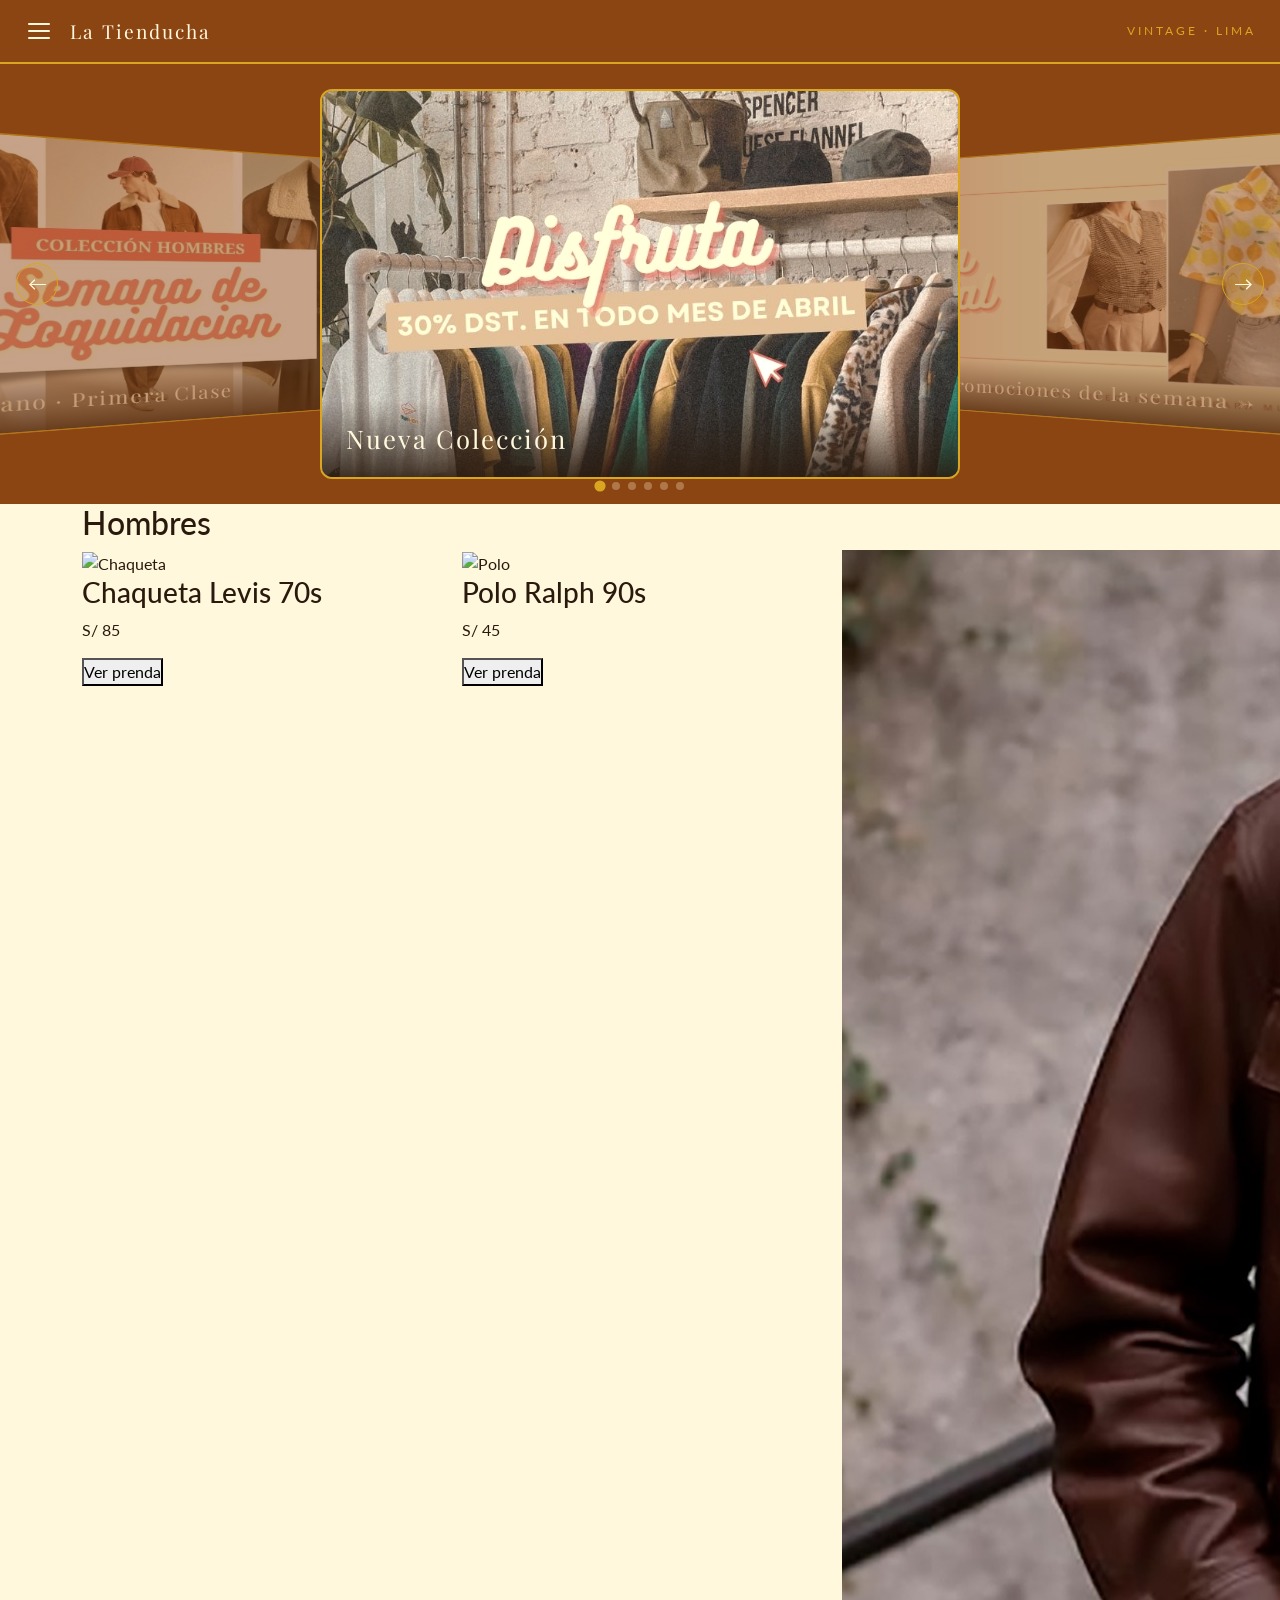
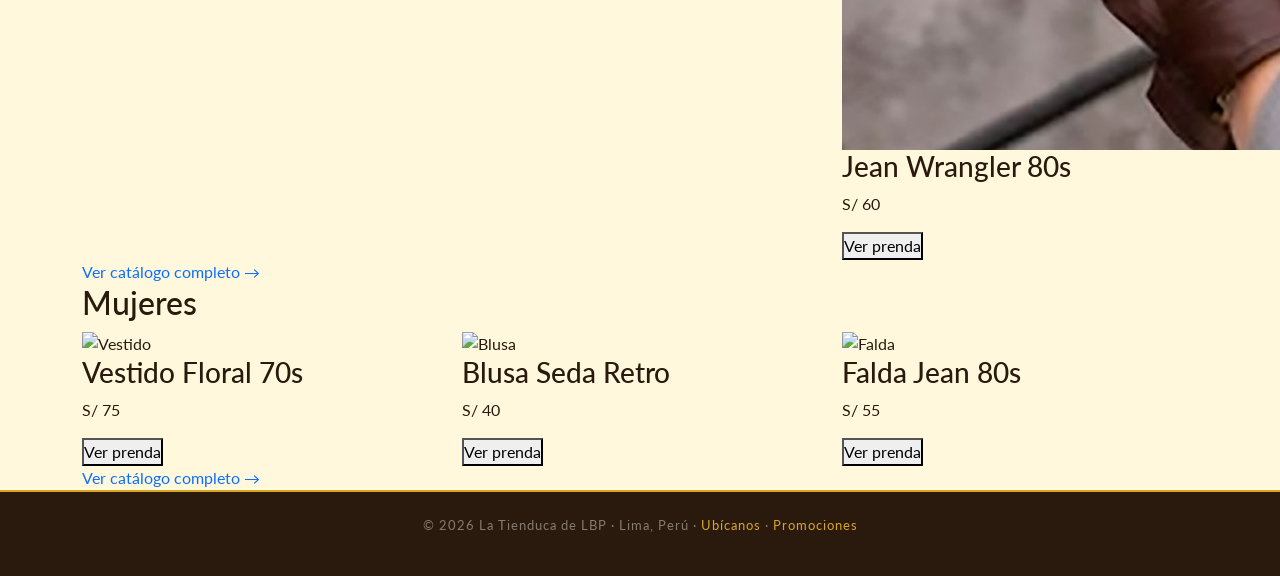
==== index.html @ 00955997 "Update index.html" ====
<!DOCTYPE html>
<html lang="es">
<head>
  <meta charset="UTF-8">
  <meta name="viewport" content="width=device-width, initial-scale=1.0">
  <title>La Tienduca de LBP — Inicio</title>
  <link href="https://fonts.googleapis.com/css2?family=Playfair+Display:wght@700;900&family=Lato:wght@400;700&display=swap" rel="stylesheet">
  <link href="https://cdn.jsdelivr.net/npm/bootstrap@5.3.0/dist/css/bootstrap.min.css" rel="stylesheet">
  <link rel="stylesheet" href="estilo.css">
</head>
<body>

  <div class="capa_oscura" id="capa_oscura"></div>

  <nav class="menu_cajon" id="menu_cajon">
    <button class="btn_cerrar" id="btn_cerrar">✕</button>
    <div class="menu_cajon__logo">LBP</div>
    <ul class="menu_cajon__lista">
      <li><a href="index.html">Inicio</a></li>
      <li><a href="varones.html">Hombres</a></li>
      <li><a href="mujeres.html">Mujeres</a></li>
      <li><a href="promociones.html">Promociones</a></li>
      <li><a href="ubicanos.html">Ubícanos</a></li>
      <li><a href="contacto.html">Contacto</a></li>
    </ul>
    <p class="menu_cajon__direccion">📍 Lima, Perú</p>
  </nav>

  <header class="barra_superior">
    <button class="btn_hamburguesa" id="btn_abrir"><span></span><span></span><span></span></button>
    <div class="barra_superior__logo">La Tienducha</div>
    <span class="barra_superior__tag">Vintage · Lima</span>
  </header>


  <!-- SLIDER PRINCIPAL -->
  <section class="seccion_slider">
    <div class="carrusel_contenedor">
      <button class="btn_anterior">&#8592;</button>
      <div class="carrusel">

        <div class="diapositiva">
          <img src="header1.jpg" alt="Colección vintage">
          <div class="diapositiva__texto">Nueva Colección</div>
        </div>

        <!-- Slide con link a Promociones -->
        <div class="diapositiva" style="cursor:pointer" onclick="location.href='promociones.html'">
          <img src="header2.jpg" alt="Promociones">
          <div class="diapositiva__texto">🔥 Promociones de la semana →</div>
        </div>

        <div class="diapositiva">
          <img src="header3.jpg" alt="Moda retro">
          <div class="diapositiva__texto">Segunda Mano · Primera Clase</div>
        </div>

        <div class="diapositiva">
          <img src="header4.jpg" alt="Moda retro">
          <div class="diapositiva__texto">Segunda Mano · Primera Clase</div>
        </div>

        <div class="diapositiva">
          <img src="header5.jpg" alt="Moda retro">
          <div class="diapositiva__texto">Segunda Mano · Primera Clase</div>
        </div>
        <div class="diapositiva">
          <img src="header6.jpg" alt="Moda retro">
          <div class="diapositiva__texto">Segunda Mano · Primera Clase</div>
        </div>




      </div>
      <button class="btn_siguiente">&#8594;</button>
      <div class="puntos"></div>
    </div>
  </section>


  <!-- PREVIEW VARONES (3 tarjetas) -->
  <section class="seccion_varones">
    <div class="container">
      <h2 class="titulo_seccion">Hombres</h2>
      <div class="row g-4">

        <div class="col-12 col-md-4">
          <article class="tarjeta">
            <div class="tarjeta__foto"><img src="hombre/CAMISA GATO@2x.jpg" alt="Chaqueta"></div>
            <div class="tarjeta__info">
              <h3 class="tarjeta__nombre">Chaqueta Levis 70s</h3>
              <p class="tarjeta__precio">S/ 85</p>
              <button class="btn_comprar">Ver prenda</button>
            </div>
          </article>
        </div>

        <div class="col-12 col-md-4">
          <article class="tarjeta">
            <div class="tarjeta__foto"><img src="hombre/CAMISA@2x.jpg" alt="Polo"></div>
            <div class="tarjeta__info">
              <h3 class="tarjeta__nombre">Polo Ralph 90s</h3>
              <p class="tarjeta__precio">S/ 45</p>
              <button class="btn_comprar">Ver prenda</button>
            </div>
          </article>
        </div>

        <div class="col-12 col-md-4">
          <article class="tarjeta">
            <div class="tarjeta__foto"><img src="HOMBRE/CASACA CUERE@2x.jpg" alt="Jean"></div>
            <div class="tarjeta__info">
              <h3 class="tarjeta__nombre">Jean Wrangler 80s</h3>
              <p class="tarjeta__precio">S/ 60</p>
              <button class="btn_comprar">Ver prenda</button>
            </div>
          </article>
        </div>

      </div>
      <!-- Botón para ir al catálogo completo -->
      <a href="varones.html" class="btn_ver_catalogo">Ver catálogo completo →</a>
    </div>
  </section>


  <!-- PREVIEW MUJERES (3 tarjetas) -->
  <section class="seccion_mujeres">
    <div class="container">
      <h2 class="titulo_seccion">Mujeres</h2>
      <div class="row g-4">

        <div class="col-12 col-md-4">
          <article class="tarjeta">
            <div class="tarjeta__foto"><img src="mujer/CAMISA JEAN@2x.jpg" alt="Vestido"></div>
            <div class="tarjeta__info">
              <h3 class="tarjeta__nombre">Vestido Floral 70s</h3>
              <p class="tarjeta__precio">S/ 75</p>
              <button class="btn_comprar">Ver prenda</button>
            </div>
          </article>
        </div>

        <div class="col-12 col-md-4">
          <article class="tarjeta">
            <div class="tarjeta__foto"><img src="mujer/CAMISA NEGRA@2x.jpg" alt="Blusa"></div>
            <div class="tarjeta__info">
              <h3 class="tarjeta__nombre">Blusa Seda Retro</h3>
              <p class="tarjeta__precio">S/ 40</p>
              <button class="btn_comprar">Ver prenda</button>
            </div>
          </article>
        </div>

        <div class="col-12 col-md-4">
          <article class="tarjeta">
            <div class="tarjeta__foto"><img src="mujer/CAMISA ROSA@2x.jpg" alt="Falda"></div>
            <div class="tarjeta__info">
              <h3 class="tarjeta__nombre">Falda Jean 80s</h3>
              <p class="tarjeta__precio">S/ 55</p>
              <button class="btn_comprar">Ver prenda</button>
            </div>
          </article>
        </div>

      </div>
      <a href="mujeres.html" class="btn_ver_catalogo">Ver catálogo completo →</a>
    </div>
  </section>



  <footer class="pie_pagina">
    <p>© 2026 La Tienduca de LBP · Lima, Perú ·
      <a href="ubicanos.html">Ubícanos</a> ·
      <a href="promociones.html">Promociones</a>
    </p>
  </footer>

  <script src="https://cdn.jsdelivr.net/npm/bootstrap@5.3.0/dist/js/bootstrap.bundle.min.js"></script>
  <script src="app.js"></script>
</body>
</html>
---- estilo.css ----
:root {
  --saddle:    saddlebrown;
  --gold:      goldenrod;
  --brick:     firebrick;
  --cream:     cornsilk;
  --cream2:    antiquewhite;
  --darkbrown: #2a1a0e;
  --white:     white;
  --ancho_cajon: 280px;
  --velocidad:   0.4s;
}

*, *::before, *::after {
  margin: 0; padding: 0;
  box-sizing: border-box;
}
body {
  background: var(--cream);
  color: var(--darkbrown);
  font-family: 'Lato', sans-serif;
  overflow-x: hidden;
}
a { text-decoration: none; }

.capa_oscura {
  position: fixed; inset: 0;
  background: rgba(0,0,0,0.55);
  opacity: 0; pointer-events: none;
  transition: opacity var(--velocidad);
  z-index: 10;
}
.capa_oscura.visible { opacity: 1; pointer-events: all; }

.menu_cajon {
  position: fixed; top: 0; left: 0;
  width: var(--ancho_cajon); height: 100%;
  background: var(--saddle);
  padding: 2rem 1.5rem;
  transform: translateX(-100%);
  transition: transform var(--velocidad) ease;
  z-index: 20;
}
.menu_cajon.abierto { transform: translateX(0); }

.menu_cajon__logo {
  font-family: 'Playfair Display', serif;
  font-size: 2.2rem; color: var(--gold);
  margin: 1rem 0 2rem;
  letter-spacing: 4px; text-align: center;
}
.menu_cajon__lista { list-style: none; }
.menu_cajon__lista li { border-bottom: 1px solid rgba(255,255,255,0.1); }
.menu_cajon__lista a {
  display: block; padding: 0.9rem 0;
  color: var(--cream); font-size: 0.88rem;
  letter-spacing: 2px; text-transform: uppercase;
  transition: color 0.2s, padding-left 0.2s;
}
.menu_cajon__lista a:hover { color: var(--gold); padding-left: 8px; }
.menu_cajon__lista a.activo { color: var(--gold); border-left: 2px solid var(--gold); padding-left: 8px; }

.menu_cajon__direccion {
  color: rgba(255,255,255,0.35); font-size: 0.78rem;
  position: absolute; bottom: 2rem; left: 1.5rem;
}
.btn_cerrar {
  background: none; border: none;
  color: var(--cream); font-size: 1.3rem;
  cursor: pointer; opacity: 0.6; transition: opacity 0.2s;
}
.btn_cerrar:hover { opacity: 1; }

.barra_superior {
  position: fixed; top: 0; left: 0; right: 0;
  height: 64px; background: var(--saddle);
  display: flex; align-items: center;
  padding: 0 1.5rem; gap: 1rem;
  z-index: 5; border-bottom: 2px solid var(--gold);
}
.barra_superior__logo {
  font-family: 'Playfair Display', serif;
  font-size: 1.2rem; color: var(--cream);
  letter-spacing: 2px; flex: 1;
}
.barra_superior__tag {
  font-size: 0.72rem; color: var(--gold);
  letter-spacing: 3px; text-transform: uppercase;
}
.btn_hamburguesa {
  background: none; border: none; cursor: pointer;
  display: flex; flex-direction: column; gap: 5px; padding: 4px;
}
.btn_hamburguesa span {
  display: block; width: 22px; height: 2px;
  background: var(--cream); border-radius: 2px; transition: background 0.2s;
}
.btn_hamburguesa:hover span { background: var(--gold); }

.seccion_slider { padding-top: 64px; background: var(--saddle); }
.carrusel_contenedor {
  position: relative; width: 100%; height: 440px;
  display: flex; align-items: center; justify-content: center;
  perspective: 1000px; overflow: hidden;
}
.carrusel { position: relative; width: 640px; height: 390px; transform-style: preserve-3d; }
.diapositiva {
  position: absolute; inset: 0; border-radius: 12px; overflow: hidden;
  transition: transform 0.65s ease, opacity 0.65s ease;
  border: 2px solid var(--gold);
}
.diapositiva img { width: 100%; height: 100%; object-fit: cover; display: block; filter: sepia(20%); }
.diapositiva__texto {
  position: absolute; bottom: 0; left: 0; right: 0;
  padding: 1.2rem 1.5rem;
  background: linear-gradient(transparent, rgba(42,26,14,0.85));
  font-family: 'Playfair Display', serif; font-size: 1.6rem;
  color: var(--cream); letter-spacing: 2px;
}
.diapositiva.activa   { transform: translateX(0) scale(1);               opacity: 1;   z-index: 3; }
.diapositiva.anterior { transform: translateX(-500px) scale(0.72) rotateY(28deg);  opacity: 0.5; z-index: 2; }
.diapositiva.siguiente{ transform: translateX(500px)  scale(0.72) rotateY(-28deg); opacity: 0.5; z-index: 2; }
.diapositiva.oculta   { opacity: 0; z-index: 1; }

.btn_anterior, .btn_siguiente {
  position: absolute; top: 50%; transform: translateY(-50%); z-index: 10;
  background: rgba(218,165,32,0.15); border: 1px solid var(--gold);
  color: var(--cream); font-size: 1.2rem;
  width: 42px; height: 42px; border-radius: 50%; cursor: pointer; transition: background 0.3s;
}
.btn_anterior:hover, .btn_siguiente:hover { background: var(--gold); color: var(--darkbrown); }
.btn_anterior { left: 1rem; } .btn_siguiente { right: 1rem; }

.puntos { position: absolute; bottom: 14px; display: flex; gap: 8px; z-index: 10; }
.punto {
  width: 8px; height: 8px; border-radius: 50%;
  background: rgba(255,240,200,0.3); cursor: pointer;
  transition: background 0.3s, transform 0.3s;
}
.punto.activo { background: var(--gold); transform: scale(1.4); }

.pie_pagina {
  background: var(--darkbrown);
  color: rgba(245,239,230,0.45);
  text-align: center; padding: 1.5rem;
  font-size: 0.82rem; letter-spacing: 1px;
  border-top: 2px solid var(--gold);
}
.pie_pagina a { color: var(--gold); }
.pie_pagina a:hover { color: var(--cream); }
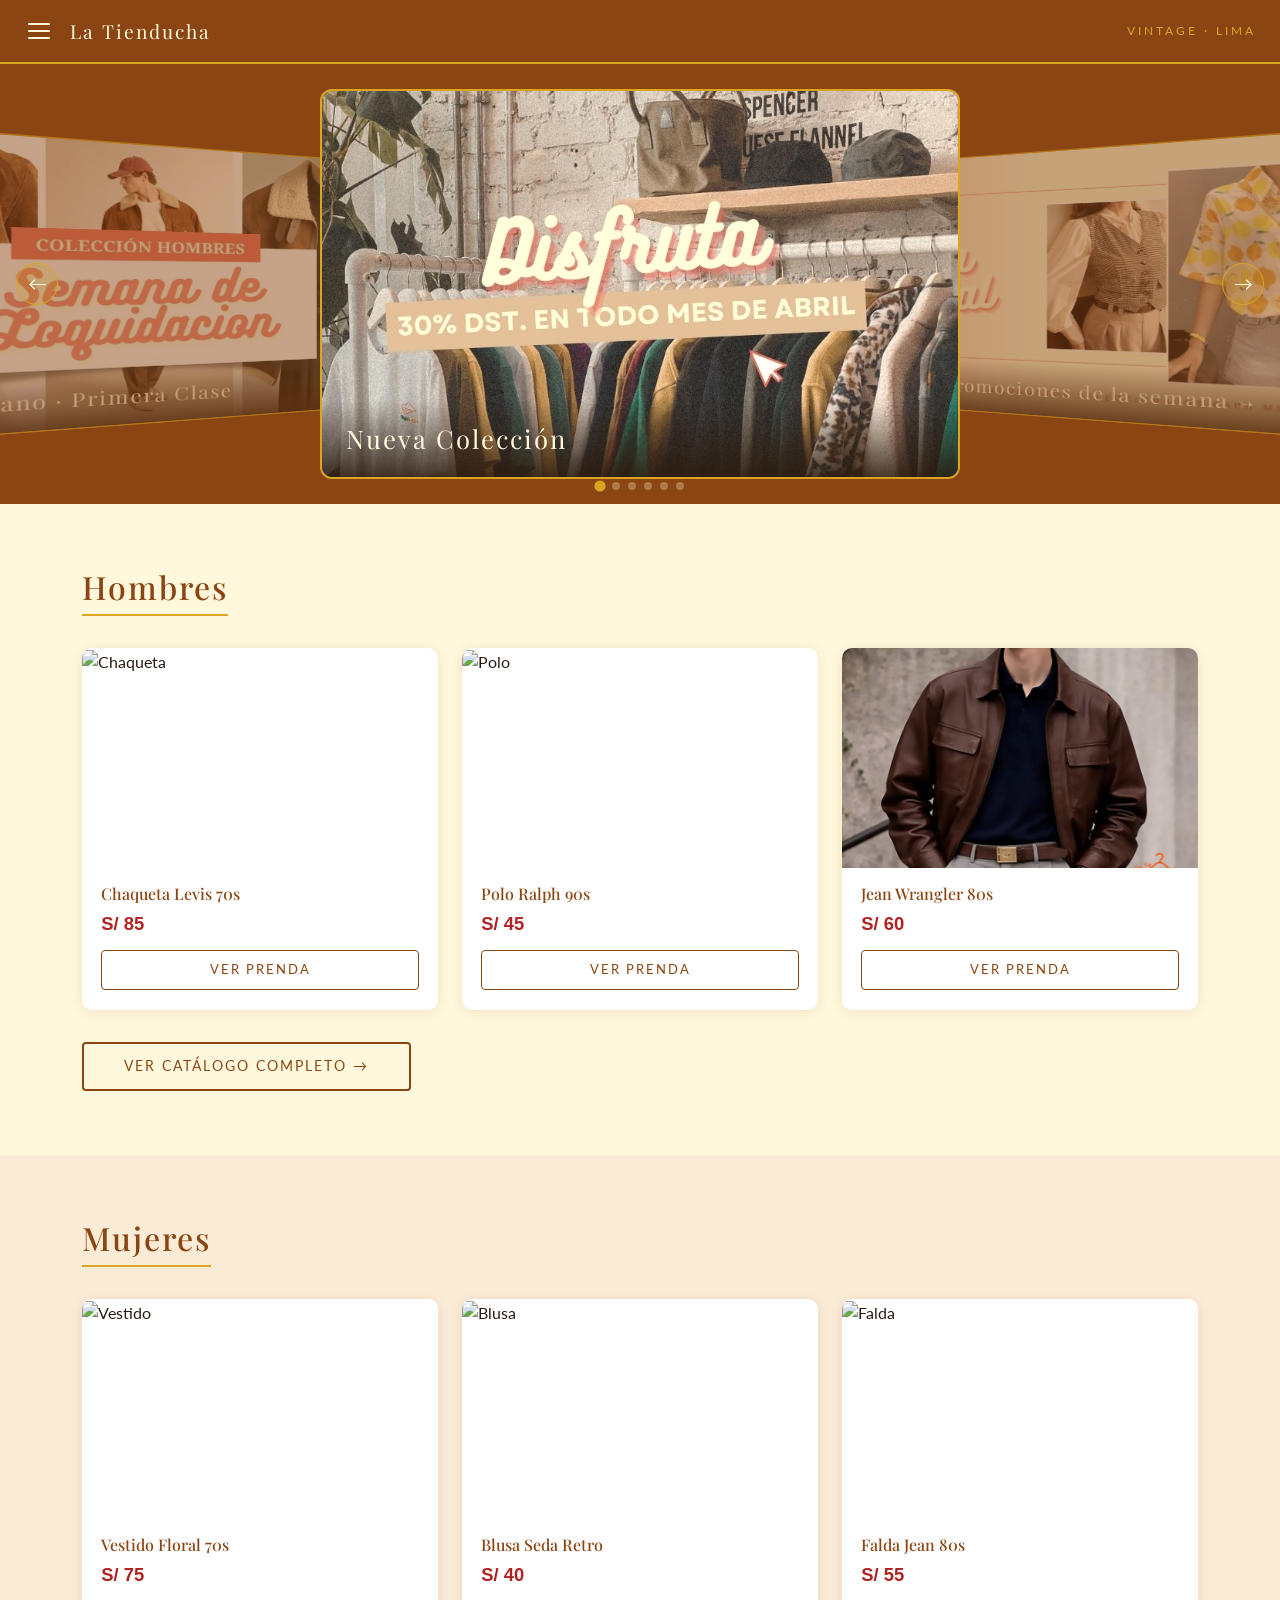
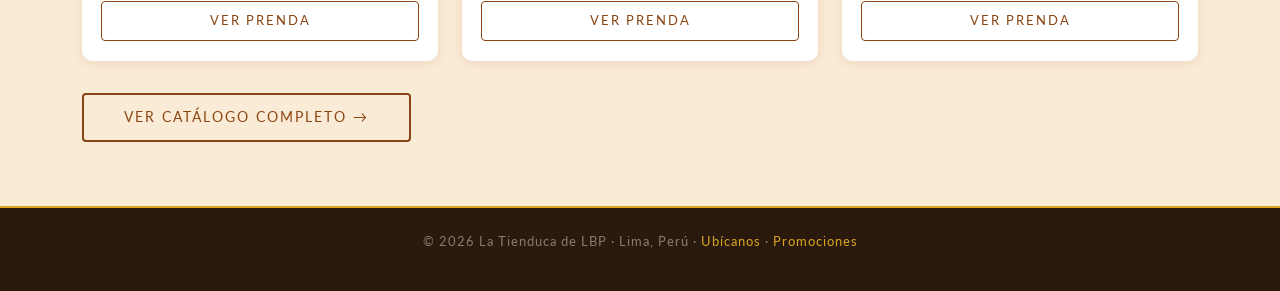
==== commit 765faa33: "Update title in index.html" ====
--- a/index.html
+++ b/index.html
@@ -3,7 +3,7 @@
 <head>
   <meta charset="UTF-8">
   <meta name="viewport" content="width=device-width, initial-scale=1.0">
-  <title>La Tienduca de LBP — Inicio</title>
+  <title>La Tienducha — Inicio</title>
   <link href="https://fonts.googleapis.com/css2?family=Playfair+Display:wght@700;900&family=Lato:wght@400;700&display=swap" rel="stylesheet">
   <link href="https://cdn.jsdelivr.net/npm/bootstrap@5.3.0/dist/css/bootstrap.min.css" rel="stylesheet">
   <link rel="stylesheet" href="estilo.css">
--- a/estilo.css
+++ b/estilo.css
@@ -1,3 +1,7 @@
+/* ================================================
+   VARIABLES GLOBALES
+   Cambia aquí y cambia en toda la web
+================================================ */
 :root {
   --saddle:    saddlebrown;
   --gold:      goldenrod;
@@ -10,6 +14,9 @@
   --velocidad:   0.4s;
 }
 
+/* ================================================
+   RESET Y BASE
+================================================ */
 *, *::before, *::after {
   margin: 0; padding: 0;
   box-sizing: border-box;
@@ -22,6 +29,9 @@
 }
 a { text-decoration: none; }
 
+/* ================================================
+   CAPA OSCURA (overlay del cajón)
+================================================ */
 .capa_oscura {
   position: fixed; inset: 0;
   background: rgba(0,0,0,0.55);
@@ -31,6 +41,9 @@
 }
 .capa_oscura.visible { opacity: 1; pointer-events: all; }
 
+/* ================================================
+   MENÚ CAJÓN
+================================================ */
 .menu_cajon {
   position: fixed; top: 0; left: 0;
   width: var(--ancho_cajon); height: 100%;
@@ -57,6 +70,7 @@
   transition: color 0.2s, padding-left 0.2s;
 }
 .menu_cajon__lista a:hover { color: var(--gold); padding-left: 8px; }
+/* Link activo — la página donde estás -->
 .menu_cajon__lista a.activo { color: var(--gold); border-left: 2px solid var(--gold); padding-left: 8px; }
 
 .menu_cajon__direccion {
@@ -70,6 +84,9 @@
 }
 .btn_cerrar:hover { opacity: 1; }
 
+/* ================================================
+   BARRA SUPERIOR
+================================================ */
 .barra_superior {
   position: fixed; top: 0; left: 0; right: 0;
   height: 64px; background: var(--saddle);
@@ -96,6 +113,86 @@
 }
 .btn_hamburguesa:hover span { background: var(--gold); }
 
+/* ================================================
+   TÍTULO DE SECCIÓN (usado en todas las páginas)
+================================================ */
+.titulo_seccion {
+  font-family: 'Playfair Display', serif;
+  font-size: 2rem; color: var(--saddle);
+  margin-bottom: 2rem; padding-bottom: 0.5rem;
+  border-bottom: 2px solid var(--gold);
+  display: inline-block; letter-spacing: 2px;
+}
+.titulo_seccion.claro { color: var(--cream); }
+
+/* ================================================
+   TARJETA DE PRODUCTO (usada en varones, mujeres, promos)
+================================================ */
+.tarjeta {
+  background: var(--white); border-radius: 10px;
+  overflow: hidden;
+  box-shadow: 0 2px 12px rgba(139,69,19,0.12);
+  transition: transform 0.3s, box-shadow 0.3s; height: 100%;
+}
+.tarjeta:hover { transform: translateY(-5px); box-shadow: 0 8px 24px rgba(139,69,19,0.22); }
+
+.tarjeta__foto { height: 220px; overflow: hidden; }
+.tarjeta__foto img {
+  width: 100%; height: 100%; object-fit: cover;
+  filter: sepia(15%); transition: transform 0.4s, filter 0.4s;
+}
+.tarjeta:hover .tarjeta__foto img { transform: scale(1.05); filter: sepia(0%); }
+
+.tarjeta__info { padding: 1rem 1.2rem 1.3rem; }
+.tarjeta__nombre {
+  font-family: 'Playfair Display', serif;
+  font-size: 1rem; color: var(--saddle); margin-bottom: 0.4rem;
+}
+.tarjeta__precio {
+  font-size: 1.15rem; font-weight: 700;
+  color: var(--brick); margin-bottom: 0.8rem;
+}
+/* Precio original tachado (usado en promociones) */
+.tarjeta__precio_antes {
+  font-size: 0.9rem; color: #999;
+  text-decoration: line-through; margin-right: 6px;
+}
+/* Badge OFERTA en la foto */
+.tarjeta__badge {
+  position: absolute; top: 10px; left: 10px;
+  background: var(--brick); color: var(--white);
+  font-size: 0.7rem; font-weight: 700;
+  letter-spacing: 1px; padding: 3px 8px;
+  border-radius: 3px; text-transform: uppercase;
+}
+.tarjeta__foto { position: relative; } /* necesario para el badge absolute */
+
+.btn_comprar {
+  width: 100%; padding: 0.55rem;
+  background: transparent; border: 1.5px solid var(--saddle);
+  color: var(--saddle); font-family: 'Lato', sans-serif;
+  font-size: 0.82rem; letter-spacing: 2px;
+  text-transform: uppercase; cursor: pointer; border-radius: 4px;
+  transition: background 0.25s, color 0.25s;
+}
+.btn_comprar:hover { background: var(--saddle); color: var(--cream); }
+
+/* ================================================
+   FOOTER
+================================================ */
+.pie_pagina {
+  background: var(--darkbrown);
+  color: rgba(245,239,230,0.45);
+  text-align: center; padding: 1.5rem;
+  font-size: 0.82rem; letter-spacing: 1px;
+  border-top: 2px solid var(--gold);
+}
+.pie_pagina a { color: var(--gold); }
+.pie_pagina a:hover { color: var(--cream); }
+
+/* ================================================
+   SLIDER (solo index)
+================================================ */
 .seccion_slider { padding-top: 64px; background: var(--saddle); }
 .carrusel_contenedor {
   position: relative; width: 100%; height: 440px;
@@ -116,10 +213,10 @@
   font-family: 'Playfair Display', serif; font-size: 1.6rem;
   color: var(--cream); letter-spacing: 2px;
 }
-.diapositiva.activa   { transform: translateX(0) scale(1);               opacity: 1;   z-index: 3; }
-.diapositiva.anterior { transform: translateX(-500px) scale(0.72) rotateY(28deg);  opacity: 0.5; z-index: 2; }
-.diapositiva.siguiente{ transform: translateX(500px)  scale(0.72) rotateY(-28deg); opacity: 0.5; z-index: 2; }
-.diapositiva.oculta   { opacity: 0; z-index: 1; }
+.diapositiva.activa  { transform: translateX(0) scale(1); opacity: 1; z-index: 3; }
+.diapositiva.anterior { transform: translateX(-500px) scale(0.72) rotateY(28deg); opacity: 0.5; z-index: 2; }
+.diapositiva.siguiente { transform: translateX(500px) scale(0.72) rotateY(-28deg); opacity: 0.5; z-index: 2; }
+.diapositiva.oculta  { opacity: 0; z-index: 1; }
 
 .btn_anterior, .btn_siguiente {
   position: absolute; top: 50%; transform: translateY(-50%); z-index: 10;
@@ -138,12 +235,309 @@
 }
 .punto.activo { background: var(--gold); transform: scale(1.4); }
 
-.pie_pagina {
-  background: var(--darkbrown);
-  color: rgba(245,239,230,0.45);
-  text-align: center; padding: 1.5rem;
-  font-size: 0.82rem; letter-spacing: 1px;
-  border-top: 2px solid var(--gold);
-}
-.pie_pagina a { color: var(--gold); }
-.pie_pagina a:hover { color: var(--cream); }
+/* ================================================
+   HERO BANNER (páginas internas: varones, mujeres, promos)
+   Reemplaza al slider en las subpáginas
+================================================ */
+.hero_banner {
+  padding-top: 64px;
+  height: 320px;
+  background: var(--saddle);
+  display: flex; align-items: center; justify-content: center;
+  flex-direction: column; gap: 0.5rem;
+  position: relative; overflow: hidden;
+}
+.hero_banner::before {
+  /* Textura sutil de puntos */
+  content: '';
+  position: absolute; inset: 0;
+  background-image: radial-gradient(rgba(218,165,32,0.15) 1px, transparent 1px);
+  background-size: 20px 20px;
+}
+.hero_banner__titulo {
+  font-family: 'Playfair Display', serif;
+  font-size: 3.5rem; color: var(--cream);
+  letter-spacing: 6px; position: relative;
+}
+.hero_banner__subtitulo {
+  font-size: 0.85rem; color: var(--gold);
+  letter-spacing: 4px; text-transform: uppercase; position: relative;
+}
+/* Línea decorativa dorada debajo del título del banner */
+.hero_banner__linea {
+  width: 60px; height: 2px; background: var(--gold);
+  position: relative; margin-top: 0.5rem;
+}
+
+/* ================================================
+   SECCIÓN CATÁLOGO (varones.html y mujeres.html)
+================================================ */
+.seccion_catalogo {
+  padding: 4rem 0;
+  background: var(--cream);
+}
+
+/* ================================================
+   SECCIÓN PROMOCIONES
+================================================ */
+.seccion_promos {
+  padding: 4rem 0;
+  background: var(--cream2);
+}
+/* Banner de cuenta regresiva en promos */
+.banner_promo {
+  background: var(--brick);
+  color: var(--white);
+  text-align: center;
+  padding: 1rem;
+  font-size: 0.9rem;
+  letter-spacing: 2px;
+  text-transform: uppercase;
+  margin-top: 64px; /* debajo del header fijo */
+}
+
+/* ================================================
+   SECCIÓN UBICANOS
+================================================ */
+.seccion_ubicanos {
+  padding: 4rem 0;
+  background: var(--cream);
+}
+/* Contenedor del mapa de Google */
+.mapa_contenedor {
+  border-radius: 12px;
+  overflow: hidden;
+  border: 2px solid var(--gold);
+  height: 380px;
+}
+.mapa_contenedor iframe { width: 100%; height: 100%; border: none; }
+
+/* Tarjeta de info de contacto */
+.info_contacto {
+  background: var(--saddle);
+  border-radius: 12px; padding: 2rem;
+  color: var(--cream); height: 100%;
+}
+.info_contacto__item {
+  display: flex; align-items: flex-start; gap: 1rem;
+  padding: 1rem 0; border-bottom: 1px solid rgba(255,255,255,0.1);
+}
+.info_contacto__item:last-child { border-bottom: none; }
+.info_contacto__icono { font-size: 1.3rem; min-width: 28px; }
+.info_contacto__texto p { font-size: 0.85rem; color: var(--gold); letter-spacing: 1px; text-transform: uppercase; margin-bottom: 2px; }
+.info_contacto__texto span { font-size: 0.95rem; }
+
+/* Redes sociales */
+.redes_titulo {
+  font-family: 'Playfair Display', serif;
+  font-size: 1.4rem; color: var(--saddle);
+  margin: 2.5rem 0 1.2rem;
+  padding-bottom: 0.4rem;
+  border-bottom: 2px solid var(--gold);
+  display: inline-block;
+}
+.redes_grid {
+  display: grid;
+  grid-template-columns: repeat(2, 1fr);
+  gap: 1rem;
+}
+.red_social {
+  display: flex; align-items: center; gap: 0.8rem;
+  padding: 1rem 1.2rem; border-radius: 10px;
+  text-decoration: none; font-weight: 700;
+  font-size: 0.9rem; letter-spacing: 1px;
+  transition: transform 0.2s, opacity 0.2s;
+}
+.red_social:hover { transform: translateY(-3px); opacity: 0.9; }
+.red_social__icono { font-size: 1.5rem; }
+
+.red_whatsapp  { background: #25D366; color: white; }
+.red_instagram { background: #E1306C; color: white; }
+.red_facebook  { background: #1877F2; color: white; }
+.red_tiktok    { background: #010101; color: white; }
+
+/* ================================================
+   PÁGINA CONTACTO INDEPENDIENTE
+================================================ */
+.seccion_contacto_pagina {
+  padding: 4rem 0;
+  background: var(--cream);
+}
+
+/* Etiqueta sobre cada campo */
+.campo_etiqueta {
+  display: block;
+  color: var(--saddle);
+  font-size: 0.8rem;
+  font-weight: 700;
+  letter-spacing: 1px;
+  text-transform: uppercase;
+  margin-bottom: 0.4rem;
+}
+
+/* Checkbox personalizado */
+.campo_check {
+  display: flex;
+  align-items: flex-start;
+  gap: 0.6rem;
+  font-size: 0.88rem;
+  color: var(--darkbrown);
+  opacity: 0.75;
+}
+.campo_check input[type="checkbox"] {
+  margin-top: 3px;
+  accent-color: var(--saddle); /* color del checkbox */
+  width: 16px; height: 16px;
+  flex-shrink: 0;
+}
+
+/* Campos en la página de contacto son oscuros sobre crema */
+.seccion_contacto_pagina .campo {
+  background: var(--white);
+  border: 1.5px solid rgba(139,69,19,0.25);
+  color: var(--darkbrown);
+}
+.seccion_contacto_pagina .campo::placeholder { color: rgba(42,26,14,0.35); }
+.seccion_contacto_pagina .campo:focus { border-color: var(--saddle); }
+
+/* Botón enviar en página de contacto */
+.seccion_contacto_pagina .btn_enviar {
+  background: var(--saddle);
+  color: var(--cream);
+  padding: 0.85rem 3rem;
+  font-size: 1rem;
+}
+.seccion_contacto_pagina .btn_enviar:hover {
+  background: var(--brick);
+  color: var(--white);
+}
+
+/* Mensaje de éxito post-envío */
+.form_exitoso {
+  background: var(--saddle);
+  border-radius: 12px;
+  padding: 2.5rem;
+  text-align: center;
+  color: var(--cream);
+  animation: aparecer 0.5s ease;
+}
+.form_exitoso.oculto { display: none; }
+.form_exitoso__icono { font-size: 2.5rem; color: var(--gold); margin-bottom: 1rem; }
+.form_exitoso h3 {
+  font-family: 'Playfair Display', serif;
+  font-size: 1.6rem; margin-bottom: 0.8rem;
+}
+.form_exitoso p { opacity: 0.8; line-height: 1.7; }
+
+/* Botón verde WhatsApp destacado */
+.btn_whatsapp {
+  display: block;
+  margin-top: 1.5rem;
+  padding: 1rem;
+  background: #25D366;
+  color: white;
+  text-align: center;
+  border-radius: 8px;
+  font-weight: 700;
+  font-size: 1rem;
+  letter-spacing: 1px;
+  text-decoration: none;
+  transition: background 0.25s, transform 0.2s;
+}
+.btn_whatsapp:hover {
+  background: #1ebe57;
+  color: white;
+  transform: translateY(-2px);
+}
+
+/* ================================================
+   ARMA TU ESTILO (index)
+================================================ */
+.seccion_arma_estilo { padding: 4rem 0; background: var(--darkbrown); }
+.arma_subtitulo {
+  color: rgba(255,240,200,0.6); text-align: center;
+  margin-bottom: 2.5rem; font-size: 1rem; letter-spacing: 1px;
+}
+.selector_etiqueta {
+  display: block; color: var(--gold);
+  font-size: 0.78rem; letter-spacing: 2px;
+  text-transform: uppercase; margin-bottom: 0.5rem;
+}
+.selector {
+  width: 100%; padding: 0.75rem 1rem;
+  background: rgba(255,255,255,0.06);
+  border: 1px solid goldenrod; border-radius: 6px;
+  color: var(--cream); font-family: 'Lato', sans-serif;
+  font-size: 0.95rem; cursor: pointer; outline: none;
+  color-scheme: dark;
+}
+.selector:focus { border-color: var(--gold); }
+.btn_armar {
+  padding: 0.85rem 3rem; background: var(--gold); border: none;
+  color: var(--darkbrown); font-family: 'Playfair Display', serif;
+  font-size: 1.1rem; letter-spacing: 2px; cursor: pointer;
+  border-radius: 4px; transition: background 0.25s, transform 0.2s;
+}
+.btn_armar:hover { background: var(--brick); color: var(--white); transform: scale(1.03); }
+.resultado_look {
+  background: rgba(255,255,255,0.05); border: 1px solid goldenrod;
+  border-radius: 12px; padding: 2.5rem; text-align: center;
+  max-width: 600px; margin: 0 auto; animation: aparecer 0.5s ease;
+}
+.resultado_look.oculto { display: none; }
+@keyframes aparecer { from { opacity: 0; transform: translateY(16px); } to { opacity: 1; transform: translateY(0); } }
+.resultado_look__icono { font-size: 2rem; color: var(--gold); margin-bottom: 1rem; }
+.resultado_look__titulo { font-family: 'Playfair Display', serif; font-size: 1.5rem; color: var(--cream); margin-bottom: 1rem; }
+.resultado_look__descripcion { color: rgba(255,240,200,0.75); line-height: 1.7; margin-bottom: 1.5rem; }
+.btn_comprar_look {
+  display: inline-block; padding: 0.65rem 2rem;
+  background: transparent; border: 1.5px solid var(--gold);
+  color: var(--gold); font-family: 'Lato', sans-serif;
+  font-size: 0.82rem; letter-spacing: 2px; text-transform: uppercase;
+  border-radius: 4px; cursor: pointer;
+  transition: background 0.25s, color 0.25s;
+}
+.btn_comprar_look:hover { background: var(--gold); color: var(--darkbrown); }
+
+/* ================================================
+   CONTACTO / FORMULARIO (index)
+================================================ */
+.seccion_contacto { padding: 4rem 0; background: var(--saddle); }
+.campo {
+  display: block; width: 100%; padding: 0.75rem 1rem; margin-bottom: 1rem;
+  background: rgba(255,255,255,0.08); border: 1px solid rgba(218,165,32,0.4);
+  border-radius: 6px; color: var(--cream); font-family: 'Lato', sans-serif;
+  font-size: 0.95rem; outline: none; transition: border-color 0.2s;
+}
+.campo::placeholder { color: rgba(245,239,230,0.4); }
+.campo:focus { border-color: var(--gold); }
+.btn_enviar {
+  padding: 0.75rem 2.5rem; background: var(--gold); border: none;
+  color: var(--darkbrown); font-family: 'Lato', sans-serif;
+  font-weight: 700; letter-spacing: 2px; text-transform: uppercase;
+  cursor: pointer; border-radius: 4px; transition: background 0.25s;
+}
+.btn_enviar:hover { background: var(--brick); color: var(--white); }
+.datos_contacto { color: var(--cream); opacity: 0.85; }
+.datos_contacto p { margin-bottom: 1rem; padding-bottom: 0.8rem; border-bottom: 1px solid rgba(255,255,255,0.1); }
+
+/* ================================================
+   SECCIONES PREVIEW EN INDEX (varones / mujeres)
+================================================ */
+.seccion_varones { padding: 4rem 0; background: var(--cream); }
+.seccion_mujeres { padding: 4rem 0; background: var(--cream2); }
+
+/* Botón "Ver catálogo completo" */
+.btn_ver_catalogo {
+  display: inline-block; margin-top: 2rem;
+  padding: 0.75rem 2.5rem;
+  border: 2px solid var(--saddle); color: var(--saddle);
+  font-family: 'Lato', sans-serif; font-size: 0.85rem;
+  letter-spacing: 2px; text-transform: uppercase;
+  border-radius: 4px; transition: background 0.25s, color 0.25s;
+}
+.btn_ver_catalogo:hover { background: var(--saddle); color: var(--cream); }
+.btn_ver_catalogo.gold {
+  border-color: var(--gold); color: var(--gold);
+}
+.btn_ver_catalogo.gold:hover { background: var(--gold); color: var(--darkbrown); }
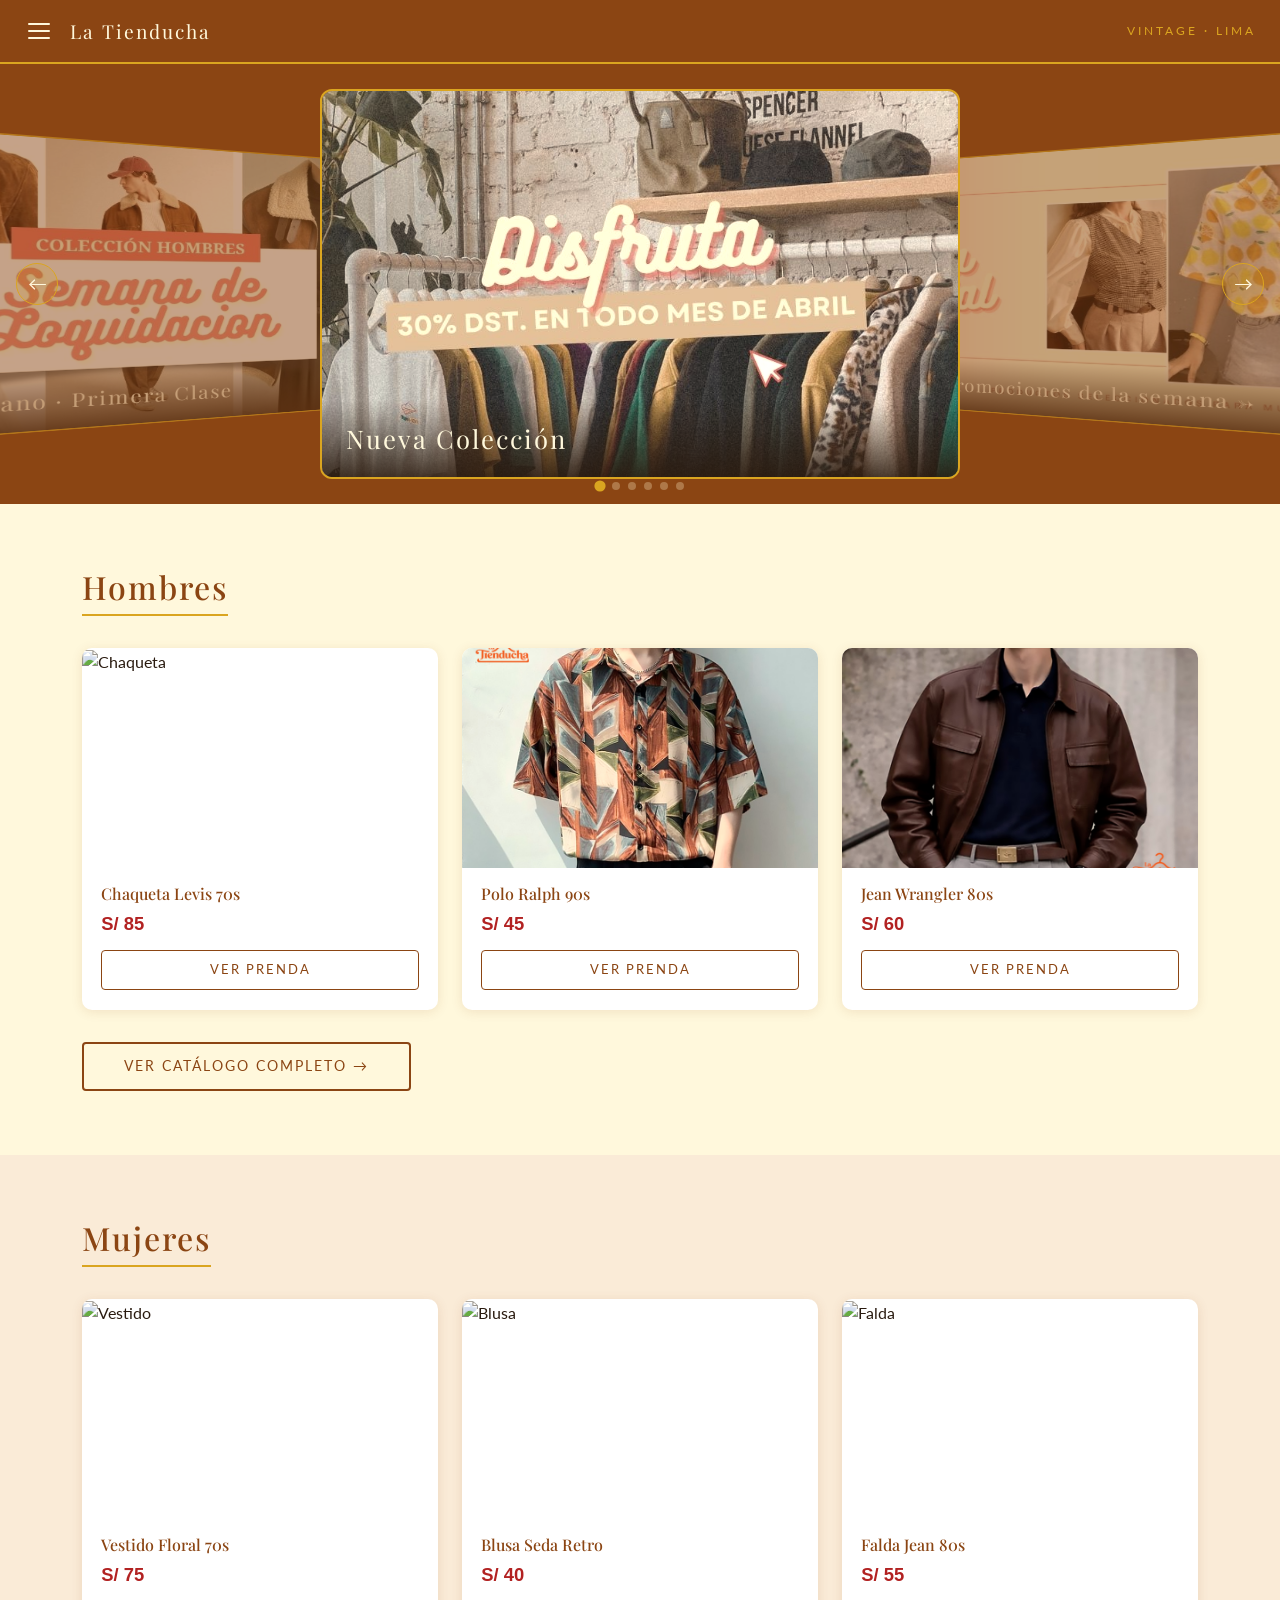
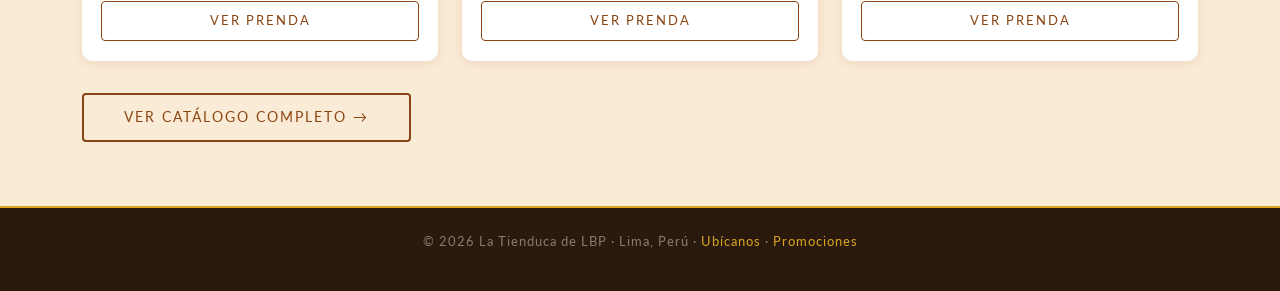
==== commit 92953267: "Update image source paths in index.html" ====
--- a/index.html
+++ b/index.html
@@ -87,7 +87,7 @@
 
         <div class="col-12 col-md-4">
           <article class="tarjeta">
-            <div class="tarjeta__foto"><img src="hombre/CAMISA GATO@2x.jpg" alt="Chaqueta"></div>
+            <div class="tarjeta__foto"><img src="CAMISA GATO@2x.JPG" alt="Chaqueta"></div>
             <div class="tarjeta__info">
               <h3 class="tarjeta__nombre">Chaqueta Levis 70s</h3>
               <p class="tarjeta__precio">S/ 85</p>
@@ -98,7 +98,7 @@
 
         <div class="col-12 col-md-4">
           <article class="tarjeta">
-            <div class="tarjeta__foto"><img src="hombre/CAMISA@2x.jpg" alt="Polo"></div>
+            <div class="tarjeta__foto"><img src="HOMBRE/CAMISA@2x.jpg" alt="Polo"></div>
             <div class="tarjeta__info">
               <h3 class="tarjeta__nombre">Polo Ralph 90s</h3>
               <p class="tarjeta__precio">S/ 45</p>
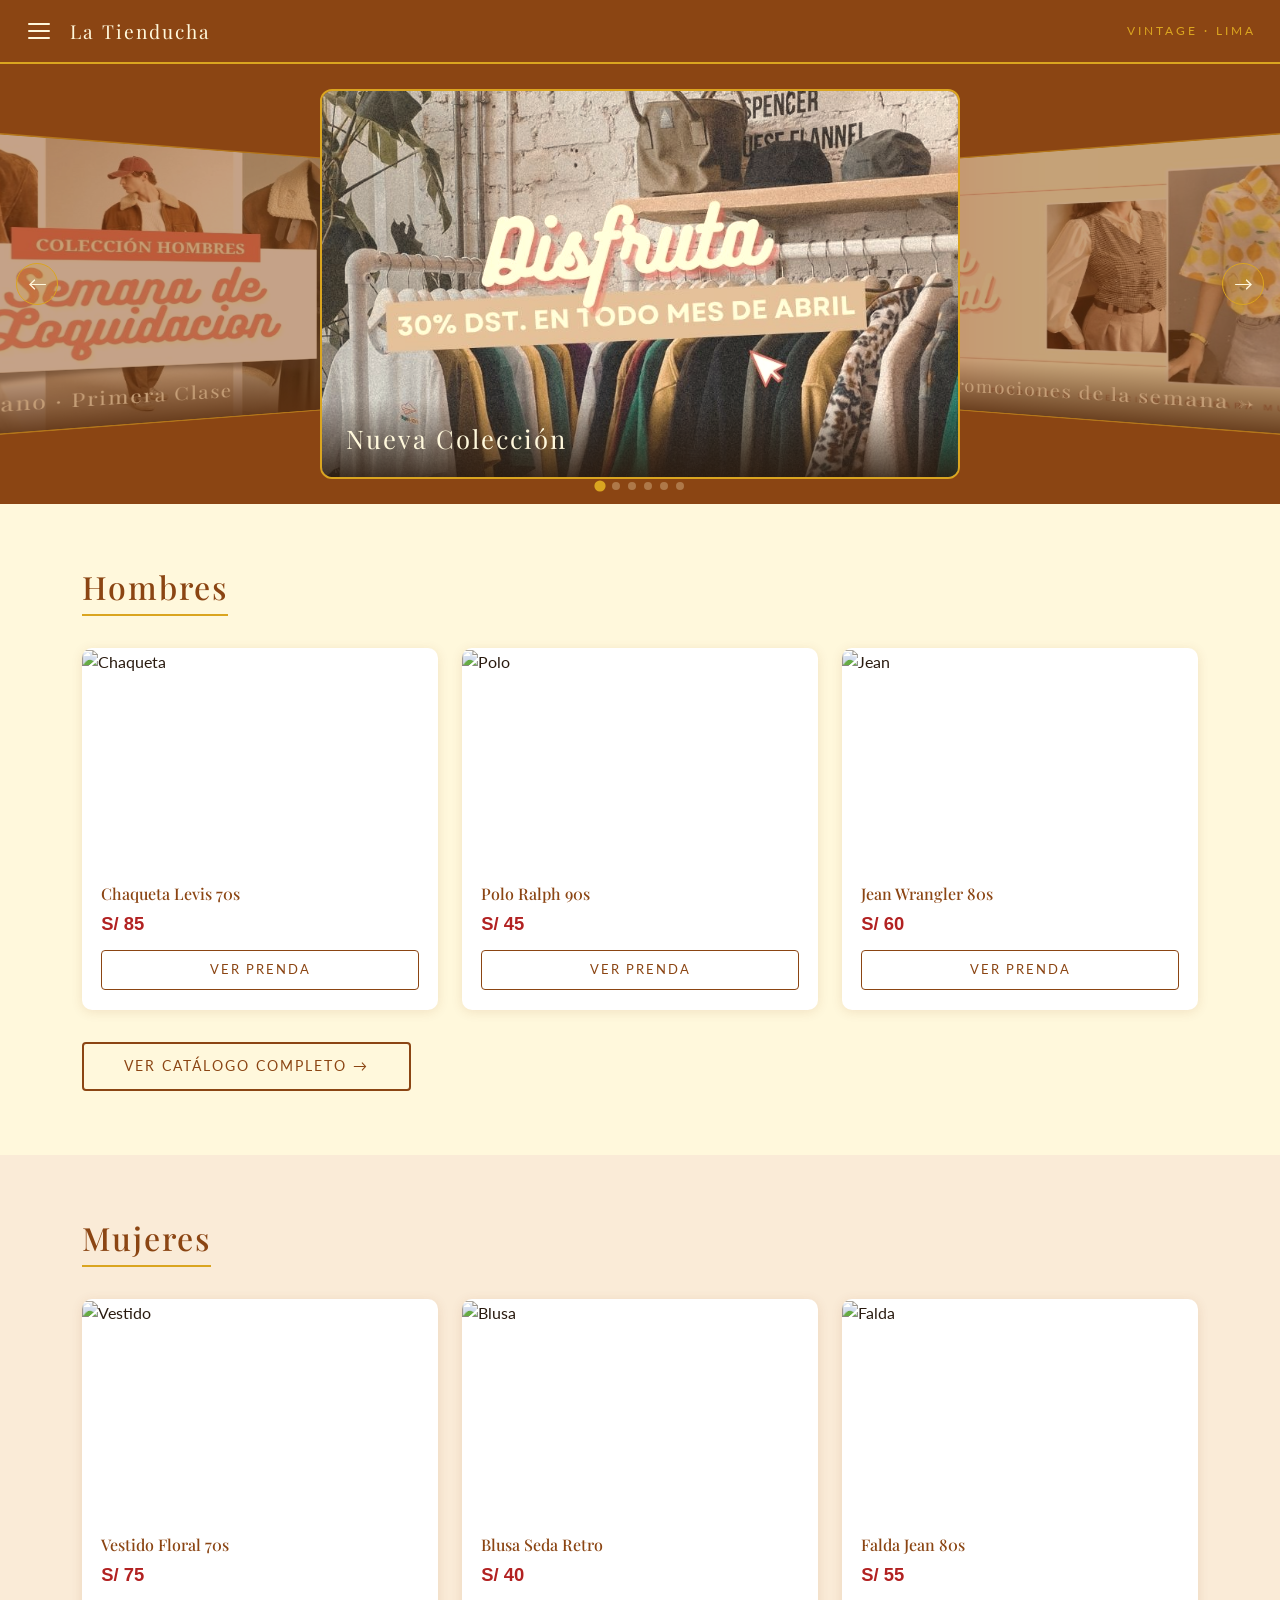
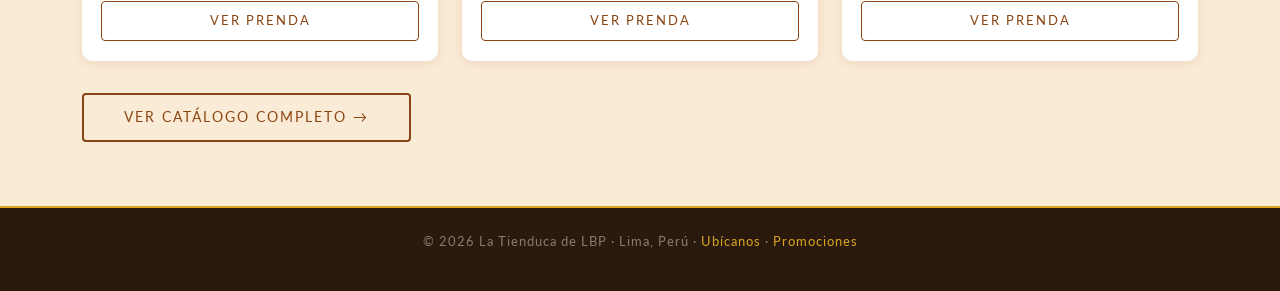
==== commit a81ace46: "Update index.html" ====
--- a/index.html
+++ b/index.html
@@ -87,7 +87,7 @@
 
         <div class="col-12 col-md-4">
           <article class="tarjeta">
-            <div class="tarjeta__foto"><img src="CAMISA GATO@2x.JPG" alt="Chaqueta"></div>
+            <div class="tarjeta__foto"><img src="camisa.JPG" alt="Chaqueta"></div>
             <div class="tarjeta__info">
               <h3 class="tarjeta__nombre">Chaqueta Levis 70s</h3>
               <p class="tarjeta__precio">S/ 85</p>
@@ -98,7 +98,7 @@
 
         <div class="col-12 col-md-4">
           <article class="tarjeta">
-            <div class="tarjeta__foto"><img src="HOMBRE/CAMISA@2x.jpg" alt="Polo"></div>
+            <div class="tarjeta__foto"><img src="HOMBRE/camisa2.jpg" alt="Polo"></div>
             <div class="tarjeta__info">
               <h3 class="tarjeta__nombre">Polo Ralph 90s</h3>
               <p class="tarjeta__precio">S/ 45</p>
@@ -109,7 +109,7 @@
 
         <div class="col-12 col-md-4">
           <article class="tarjeta">
-            <div class="tarjeta__foto"><img src="HOMBRE/CASACA CUERE@2x.jpg" alt="Jean"></div>
+            <div class="tarjeta__foto"><img src="HOMBRE/casaca1.jpg" alt="Jean"></div>
             <div class="tarjeta__info">
               <h3 class="tarjeta__nombre">Jean Wrangler 80s</h3>
               <p class="tarjeta__precio">S/ 60</p>
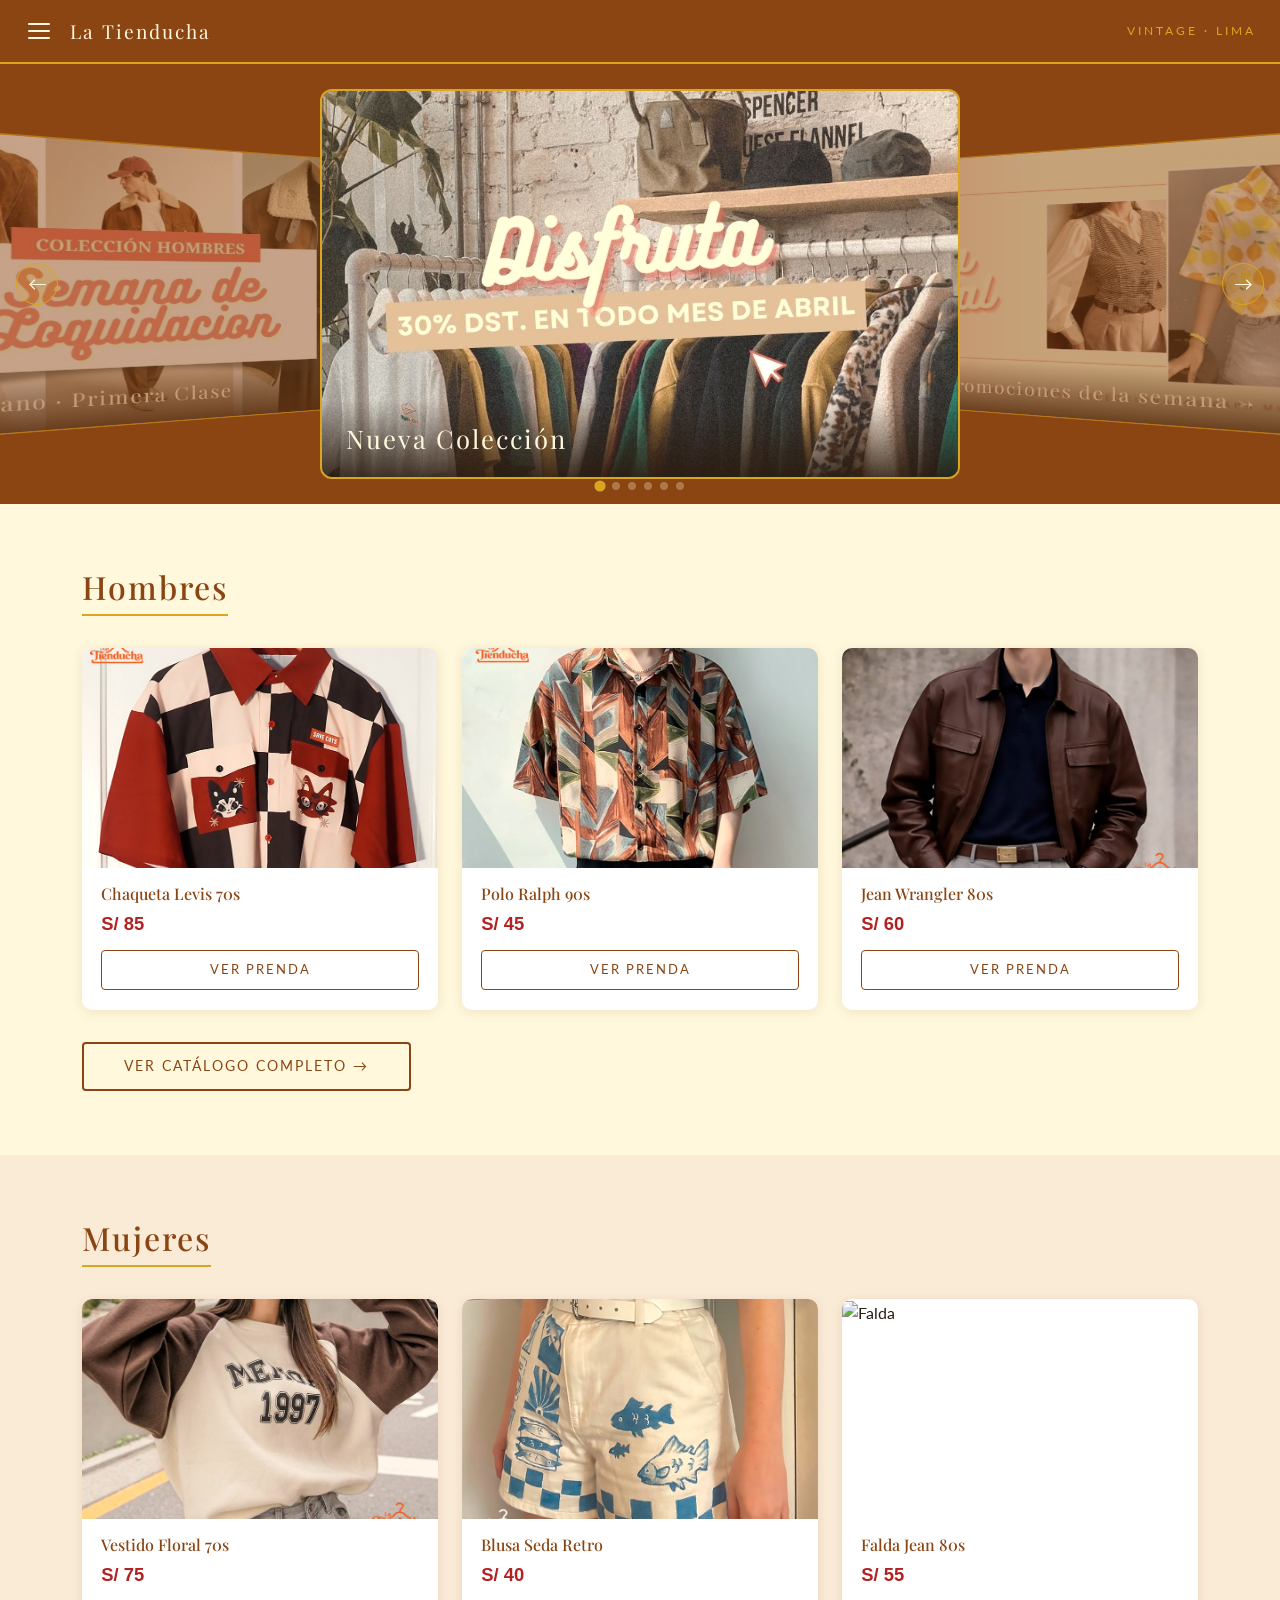
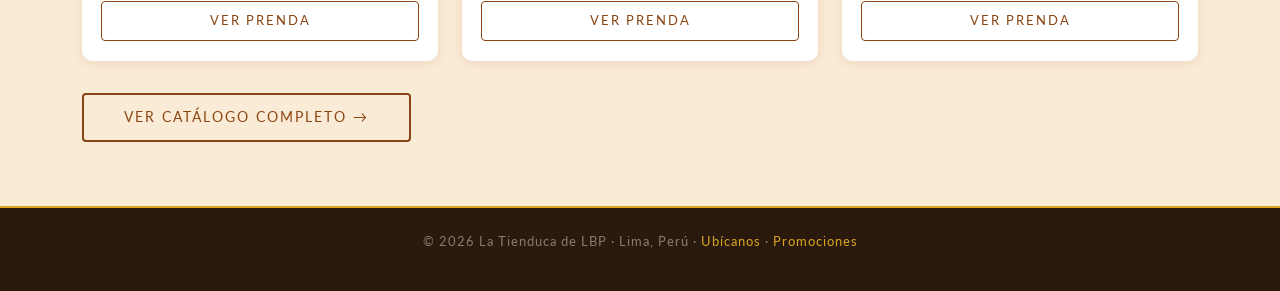
==== commit 3e01824e: "Update index.html" ====
--- a/index.html
+++ b/index.html
@@ -87,7 +87,7 @@
 
         <div class="col-12 col-md-4">
           <article class="tarjeta">
-            <div class="tarjeta__foto"><img src="camisa.JPG" alt="Chaqueta"></div>
+            <div class="tarjeta__foto"><img src="HOMBRE/CAMISA.jpg" alt="Chaqueta"></div>
             <div class="tarjeta__info">
               <h3 class="tarjeta__nombre">Chaqueta Levis 70s</h3>
               <p class="tarjeta__precio">S/ 85</p>
@@ -98,7 +98,7 @@
 
         <div class="col-12 col-md-4">
           <article class="tarjeta">
-            <div class="tarjeta__foto"><img src="HOMBRE/camisa2.jpg" alt="Polo"></div>
+            <div class="tarjeta__foto"><img src="HOMBRE/CAMISA2.jpg" alt="Polo"></div>
             <div class="tarjeta__info">
               <h3 class="tarjeta__nombre">Polo Ralph 90s</h3>
               <p class="tarjeta__precio">S/ 45</p>
@@ -109,7 +109,7 @@
 
         <div class="col-12 col-md-4">
           <article class="tarjeta">
-            <div class="tarjeta__foto"><img src="HOMBRE/casaca1.jpg" alt="Jean"></div>
+            <div class="tarjeta__foto"><img src="HOMBRE/CASACA1.jpg" alt="Jean"></div>
             <div class="tarjeta__info">
               <h3 class="tarjeta__nombre">Jean Wrangler 80s</h3>
               <p class="tarjeta__precio">S/ 60</p>
@@ -133,7 +133,7 @@
 
         <div class="col-12 col-md-4">
           <article class="tarjeta">
-            <div class="tarjeta__foto"><img src="mujer/CAMISA JEAN@2x.jpg" alt="Vestido"></div>
+            <div class="tarjeta__foto"><img src="MUJER/POLERA@2x.jpg" alt="Vestido"></div>
             <div class="tarjeta__info">
               <h3 class="tarjeta__nombre">Vestido Floral 70s</h3>
               <p class="tarjeta__precio">S/ 75</p>
@@ -144,7 +144,7 @@
 
         <div class="col-12 col-md-4">
           <article class="tarjeta">
-            <div class="tarjeta__foto"><img src="mujer/CAMISA NEGRA@2x.jpg" alt="Blusa"></div>
+            <div class="tarjeta__foto"><img src="MUJER/SHOT@2x.jpg" alt="Blusa"></div>
             <div class="tarjeta__info">
               <h3 class="tarjeta__nombre">Blusa Seda Retro</h3>
               <p class="tarjeta__precio">S/ 40</p>
@@ -155,7 +155,7 @@
 
         <div class="col-12 col-md-4">
           <article class="tarjeta">
-            <div class="tarjeta__foto"><img src="mujer/CAMISA ROSA@2x.jpg" alt="Falda"></div>
+            <div class="tarjeta__foto"><img src="MUHER/CAMISA@2x.jpg" alt="Falda"></div>
             <div class="tarjeta__info">
               <h3 class="tarjeta__nombre">Falda Jean 80s</h3>
               <p class="tarjeta__precio">S/ 55</p>
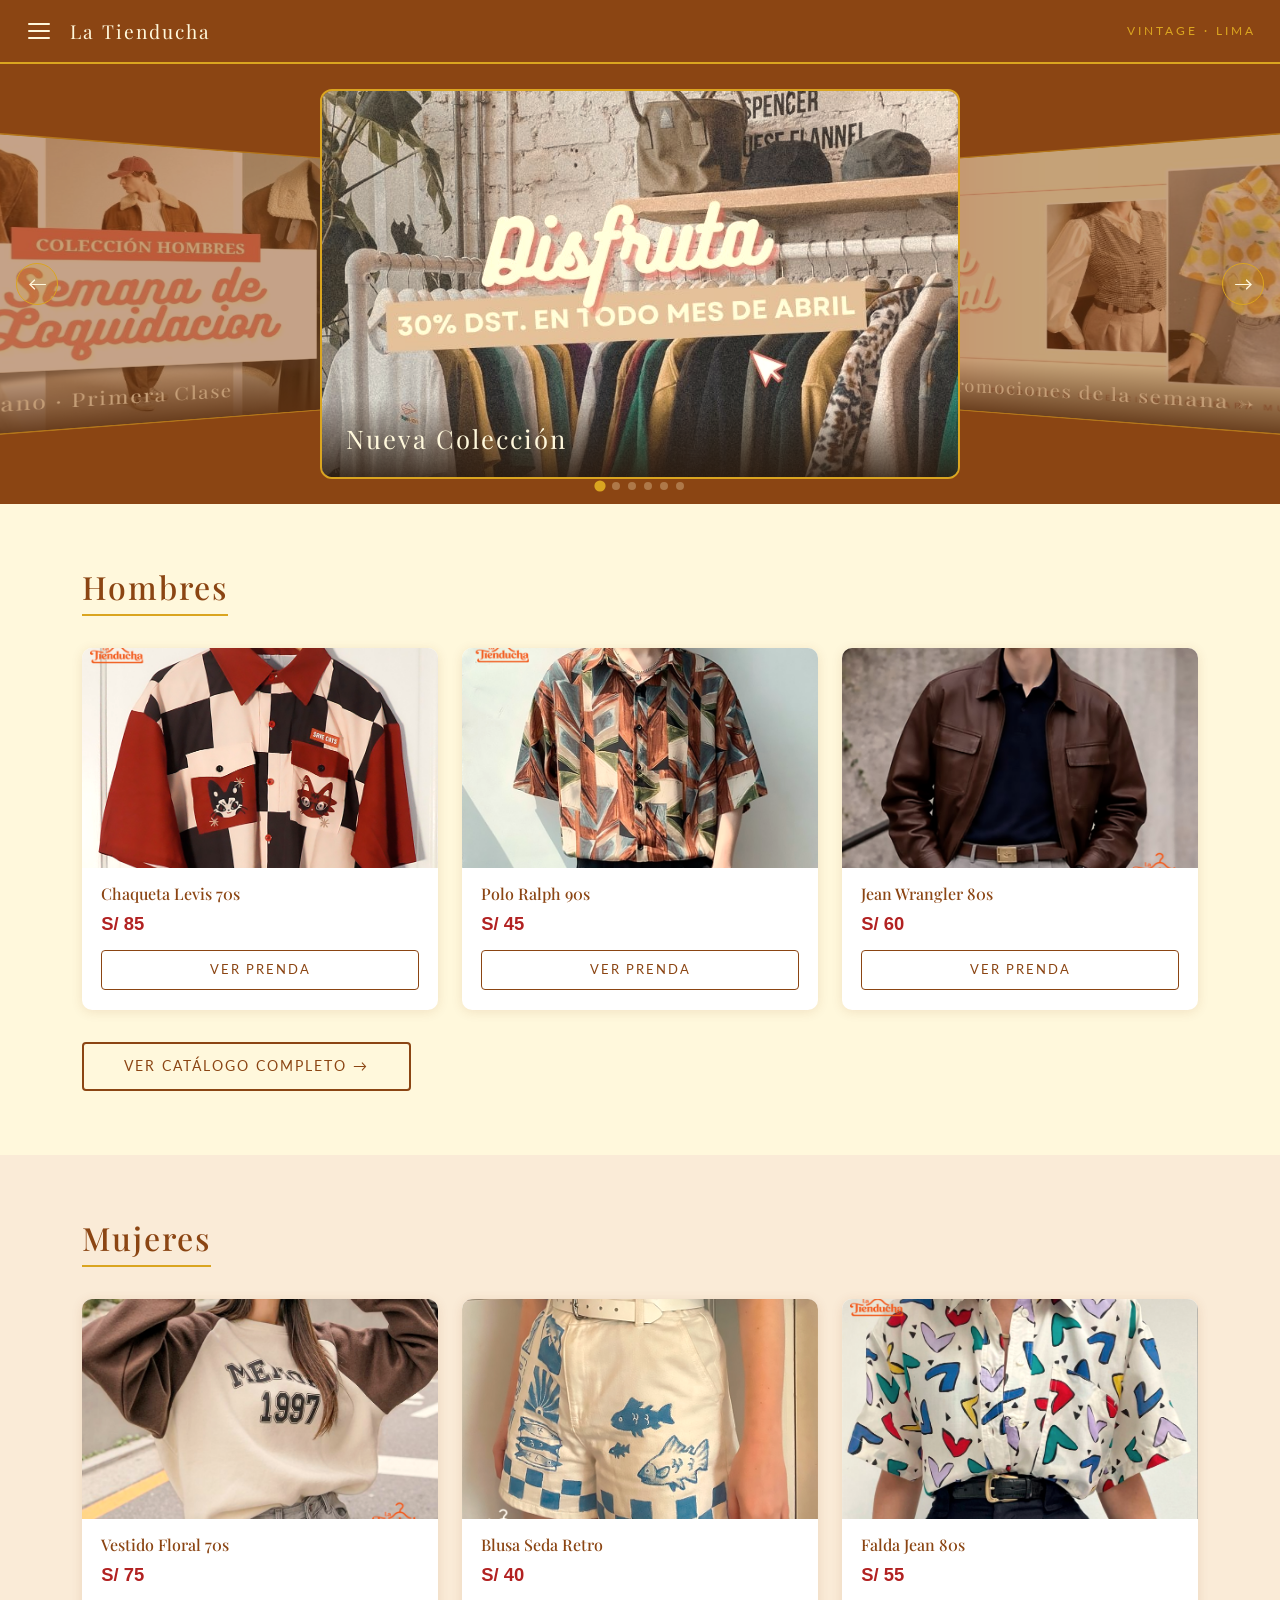
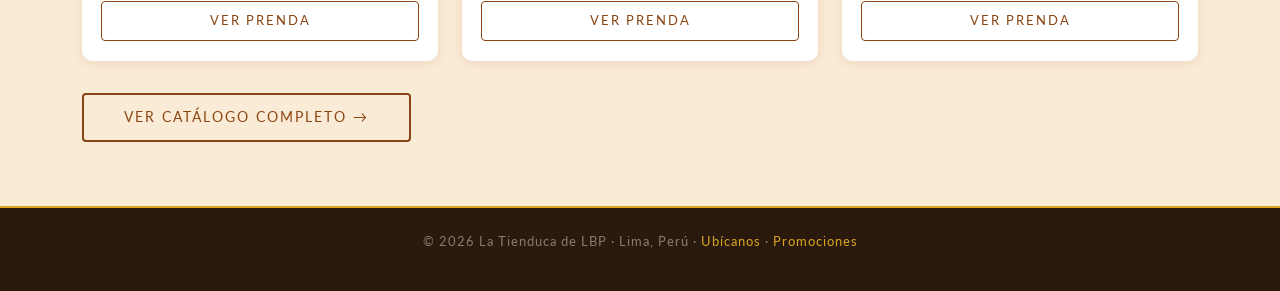
==== commit 79bc08f8: "Update image source for clothing item" ====
--- a/index.html
+++ b/index.html
@@ -155,7 +155,7 @@
 
         <div class="col-12 col-md-4">
           <article class="tarjeta">
-            <div class="tarjeta__foto"><img src="MUHER/CAMISA@2x.jpg" alt="Falda"></div>
+            <div class="tarjeta__foto"><img src="MUJER/CAMISA@2x.jpg" alt="Falda"></div>
             <div class="tarjeta__info">
               <h3 class="tarjeta__nombre">Falda Jean 80s</h3>
               <p class="tarjeta__precio">S/ 55</p>
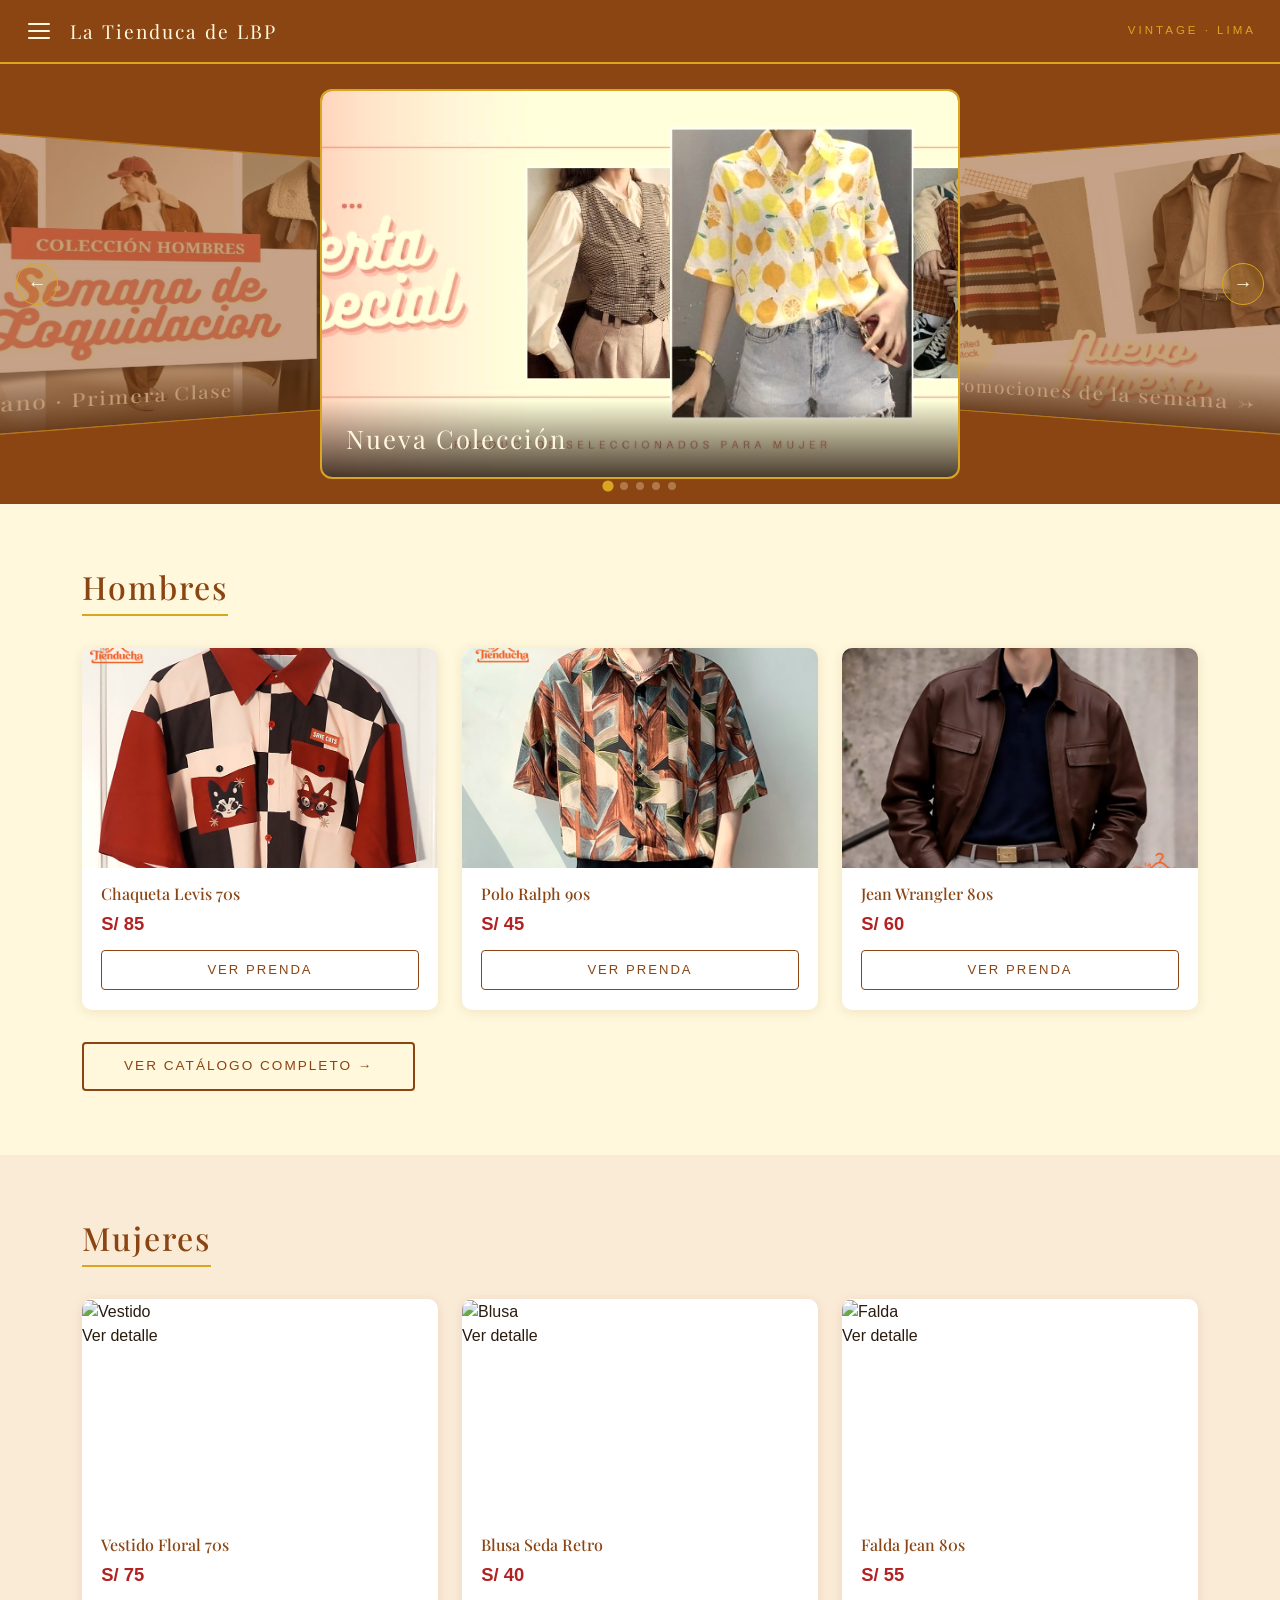
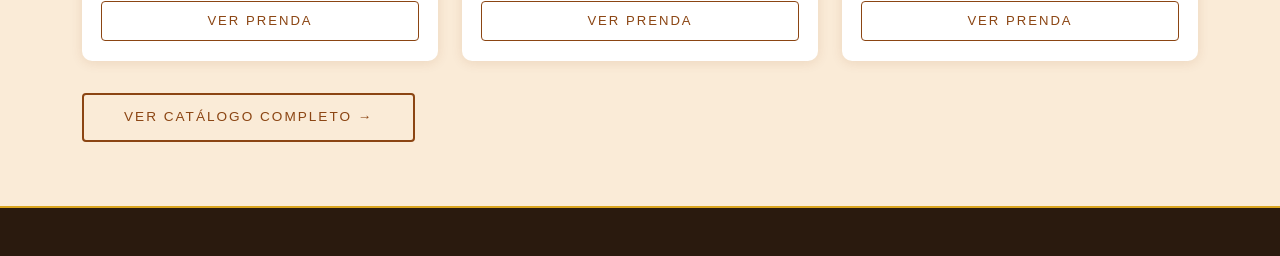
==== commit c5401170: "Refactor index.html for improved structure and content" ====
--- a/index.html
+++ b/index.html
@@ -3,18 +3,23 @@
 <head>
   <meta charset="UTF-8">
   <meta name="viewport" content="width=device-width, initial-scale=1.0">
-  <title>La Tienducha — Inicio</title>
-  <link href="https://fonts.googleapis.com/css2?family=Playfair+Display:wght@700;900&family=Lato:wght@400;700&display=swap" rel="stylesheet">
+  <title>La Tienducha— Inicio</title>
+  <link rel="preconnect" href="https://fonts.googleapis.com">
+  <link href="https://fonts.googleapis.com/css2?family=Playfair+Display:ital,wght@0,400;0,700;0,900;1,400&display=swap" rel="stylesheet">
   <link href="https://cdn.jsdelivr.net/npm/bootstrap@5.3.0/dist/css/bootstrap.min.css" rel="stylesheet">
   <link rel="stylesheet" href="estilo.css">
 </head>
 <body>
 
+  <!-- CAPA OSCURA: fondo del menú -->
   <div class="capa_oscura" id="capa_oscura"></div>
 
+  <!-- MENÚ CAJÓN desde aquí -->
   <nav class="menu_cajon" id="menu_cajon">
-    <button class="btn_cerrar" id="btn_cerrar">✕</button>
-    <div class="menu_cajon__logo">LBP</div>
+    <div class="menu_cajon__header">
+      <div class="menu_cajon__logo">TFDW</div>
+      <button class="btn_cerrar" id="btn_cerrar"></button>
+    </div>
     <ul class="menu_cajon__lista">
       <li><a href="index.html">Inicio</a></li>
       <li><a href="varones.html">Hombres</a></li>
@@ -23,71 +28,84 @@
       <li><a href="ubicanos.html">Ubícanos</a></li>
       <li><a href="contacto.html">Contacto</a></li>
     </ul>
-    <p class="menu_cajon__direccion">📍 Lima, Perú</p>
   </nav>
-
+  <!-- MENÚ CAJÓN termina aquí -->
+
+  <!-- BARRA SUPERIOR desde aquí -->
   <header class="barra_superior">
-    <button class="btn_hamburguesa" id="btn_abrir"><span></span><span></span><span></span></button>
-    <div class="barra_superior__logo">La Tienducha</div>
+    <button class="btn_hamburguesa" id="btn_abrir">
+      <span></span><span></span><span></span>
+    </button>
+    <div class="barra_superior__logo">La Tienduca de LBP</div>
     <span class="barra_superior__tag">Vintage · Lima</span>
   </header>
-
-
-  <!-- SLIDER PRINCIPAL -->
+  <!-- BARRA SUPERIOR termina aquí -->
+
+
+  <!-- SLIDER desde aquí -->
   <section class="seccion_slider">
     <div class="carrusel_contenedor">
       <button class="btn_anterior">&#8592;</button>
+
       <div class="carrusel">
 
+        <!-- Cada .diapositiva tiene los datos en data-* para el modal -->
         <div class="diapositiva">
-          <img src="header1.jpg" alt="Colección vintage">
+          <img src="header2.jpg" alt="Colección">
           <div class="diapositiva__texto">Nueva Colección</div>
         </div>
 
-        <!-- Slide con link a Promociones -->
+        <!-- Este slide lleva a promociones al hacer click -->
         <div class="diapositiva" style="cursor:pointer" onclick="location.href='promociones.html'">
-          <img src="header2.jpg" alt="Promociones">
+          <img src="header3.jpg" alt="Promociones">
           <div class="diapositiva__texto">🔥 Promociones de la semana →</div>
         </div>
 
         <div class="diapositiva">
-          <img src="header3.jpg" alt="Moda retro">
+          <img src="header4.jpg" alt="Retro">
           <div class="diapositiva__texto">Segunda Mano · Primera Clase</div>
         </div>
-
         <div class="diapositiva">
-          <img src="header4.jpg" alt="Moda retro">
+          <img src="header5.jpg" alt="Retro">
           <div class="diapositiva__texto">Segunda Mano · Primera Clase</div>
         </div>
-
-        <div class="diapositiva">
-          <img src="header5.jpg" alt="Moda retro">
+         <div class="diapositiva">
+          <img src="header6.jpg" alt="Retro">
           <div class="diapositiva__texto">Segunda Mano · Primera Clase</div>
         </div>
-        <div class="diapositiva">
-          <img src="header6.jpg" alt="Moda retro">
-          <div class="diapositiva__texto">Segunda Mano · Primera Clase</div>
-        </div>
-
-
-
-
+
+
+        
       </div>
+
       <button class="btn_siguiente">&#8594;</button>
       <div class="puntos"></div>
     </div>
   </section>
-
-
-  <!-- PREVIEW VARONES (3 tarjetas) -->
+  <!-- SLIDER termina aquí -->
+
+
+  <!-- PREVIEW HOMBRES desde aquí -->
+  <!-- Muestra 3 productos. El botón lleva al catálogo completo. -->
   <section class="seccion_varones">
     <div class="container">
       <h2 class="titulo_seccion">Hombres</h2>
+
+      <!-- Bootstrap row: col-md-4 = 3 columnas en desktop -->
       <div class="row g-4">
 
-        <div class="col-12 col-md-4">
-          <article class="tarjeta">
-            <div class="tarjeta__foto"><img src="HOMBRE/CAMISA.jpg" alt="Chaqueta"></div>
+        <!-- TARJETA: los data-* guardan info del producto para el modal -->
+        <div class="col-12 col-md-4">
+          <article class="tarjeta"
+            data-img="HOMBRE/CAMISA.jpg"
+            data-nombre="Chaqueta Levis 70s"
+            data-precio="S/ 85"
+            data-etiqueta="Hombres · 70s"
+            data-desc="Chaqueta de jean Levis original de los años 70. Tela gruesa, corte clásico. Estado 9/10.">
+            <div class="tarjeta__foto">
+              <img src="HOMBRE/CAMISA.jpg" alt="Chaqueta">
+              <div class="tarjeta__overlay"><span>Ver detalle</span></div>
+            </div>
             <div class="tarjeta__info">
               <h3 class="tarjeta__nombre">Chaqueta Levis 70s</h3>
               <p class="tarjeta__precio">S/ 85</p>
@@ -97,8 +115,16 @@
         </div>
 
         <div class="col-12 col-md-4">
-          <article class="tarjeta">
-            <div class="tarjeta__foto"><img src="HOMBRE/CAMISA2.jpg" alt="Polo"></div>
+          <article class="tarjeta"
+            data-img="HOMBRE/CAMISA2.jpg"
+            data-nombre="Polo Ralph 90s"
+            data-precio="S/ 45"
+            data-etiqueta="Hombres · 90s"
+            data-desc="Polo Ralph Lauren original 90s. Bordado en el pecho, talla M. Estado 8/10.">
+            <div class="tarjeta__foto">
+              <img src="HOMBRE/CAMISA2.jpg" alt="Polo">
+              <div class="tarjeta__overlay"><span>Ver detalle</span></div>
+            </div>
             <div class="tarjeta__info">
               <h3 class="tarjeta__nombre">Polo Ralph 90s</h3>
               <p class="tarjeta__precio">S/ 45</p>
@@ -108,8 +134,16 @@
         </div>
 
         <div class="col-12 col-md-4">
-          <article class="tarjeta">
-            <div class="tarjeta__foto"><img src="HOMBRE/CASACA1.jpg" alt="Jean"></div>
+          <article class="tarjeta"
+            data-img="HOMBRE/CASACA1.jpg"
+            data-nombre="Jean Wrangler 80s"
+            data-precio="S/ 60"
+            data-etiqueta="Hombres · 80s"
+            data-desc="Jean Wrangler clásico, corte recto. Talla 32. Estado 9/10.">
+            <div class="tarjeta__foto">
+              <img src="HOMBRE/CASACA1.jpg" alt="Jean">
+              <div class="tarjeta__overlay"><span>Ver detalle</span></div>
+            </div>
             <div class="tarjeta__info">
               <h3 class="tarjeta__nombre">Jean Wrangler 80s</h3>
               <p class="tarjeta__precio">S/ 60</p>
@@ -119,21 +153,30 @@
         </div>
 
       </div>
-      <!-- Botón para ir al catálogo completo -->
+      <!-- Botón para ir al catálogo completo de hombres -->
       <a href="varones.html" class="btn_ver_catalogo">Ver catálogo completo →</a>
     </div>
   </section>
-
-
-  <!-- PREVIEW MUJERES (3 tarjetas) -->
+  <!-- PREVIEW HOMBRES termina aquí -->
+
+
+  <!-- PREVIEW MUJERES desde aquí -->
   <section class="seccion_mujeres">
     <div class="container">
       <h2 class="titulo_seccion">Mujeres</h2>
       <div class="row g-4">
 
         <div class="col-12 col-md-4">
-          <article class="tarjeta">
-            <div class="tarjeta__foto"><img src="MUJER/POLERA@2x.jpg" alt="Vestido"></div>
+          <article class="tarjeta"
+            data-img="MUJER/CAMISA_2.jpg"
+            data-nombre="Vestido Floral 70s"
+            data-precio="S/ 75"
+            data-etiqueta="Mujeres · 70s"
+            data-desc="Vestido floral largo boho 70s. Tela liviana, colores cálidos. Talla S/M. Estado 9/10.">
+            <div class="tarjeta__foto">
+              <img src="MUJER/CAMISA_2.jpg" alt="Vestido">
+              <div class="tarjeta__overlay"><span>Ver detalle</span></div>
+            </div>
             <div class="tarjeta__info">
               <h3 class="tarjeta__nombre">Vestido Floral 70s</h3>
               <p class="tarjeta__precio">S/ 75</p>
@@ -143,8 +186,16 @@
         </div>
 
         <div class="col-12 col-md-4">
-          <article class="tarjeta">
-            <div class="tarjeta__foto"><img src="MUJER/SHOT@2x.jpg" alt="Blusa"></div>
+          <article class="tarjeta"
+            data-img="MUJER/CAMISA2.jpg"
+            data-nombre="Blusa Seda Retro"
+            data-precio="S/ 40"
+            data-etiqueta="Mujeres · Retro"
+            data-desc="Blusa de seda estampada retro. Manga larga, cuello lazo. Talla S. Estado 8/10.">
+            <div class="tarjeta__foto">
+              <img src="MUJER/CAMISA2.jpg" alt="Blusa">
+              <div class="tarjeta__overlay"><span>Ver detalle</span></div>
+            </div>
             <div class="tarjeta__info">
               <h3 class="tarjeta__nombre">Blusa Seda Retro</h3>
               <p class="tarjeta__precio">S/ 40</p>
@@ -154,8 +205,16 @@
         </div>
 
         <div class="col-12 col-md-4">
-          <article class="tarjeta">
-            <div class="tarjeta__foto"><img src="MUJER/CAMISA@2x.jpg" alt="Falda"></div>
+          <article class="tarjeta"
+            data-img="MUJER/CAMISAJEAN2x.jpg"
+            data-nombre="Falda Jean 80s"
+            data-precio="S/ 55"
+            data-etiqueta="Mujeres · 80s"
+            data-desc="Falda de jean a la rodilla, tiro alto, botones frontales. Talla S. Estado 9/10.">
+            <div class="tarjeta__foto">
+              <img src="MUJER/CAMISAJEAN2x.jpg" alt="Falda">
+              <div class="tarjeta__overlay"><span>Ver detalle</span></div>
+            </div>
             <div class="tarjeta__info">
               <h3 class="tarjeta__nombre">Falda Jean 80s</h3>
               <p class="tarjeta__precio">S/ 55</p>
@@ -168,15 +227,11 @@
       <a href="mujeres.html" class="btn_ver_catalogo">Ver catálogo completo →</a>
     </div>
   </section>
-
-
-
-  <footer class="pie_pagina">
-    <p>© 2026 La Tienduca de LBP · Lima, Perú ·
-      <a href="ubicanos.html">Ubícanos</a> ·
-      <a href="promociones.html">Promociones</a>
-    </p>
-  </footer>
+  <!-- PREVIEW MUJERES termina aquí -->
+
+
+  <!-- FOOTER: JS lo llena automáticamente desde app.js -->
+  <footer class="pie_pagina" id="pie_pagina"></footer>
 
   <script src="https://cdn.jsdelivr.net/npm/bootstrap@5.3.0/dist/js/bootstrap.bundle.min.js"></script>
   <script src="app.js"></script>
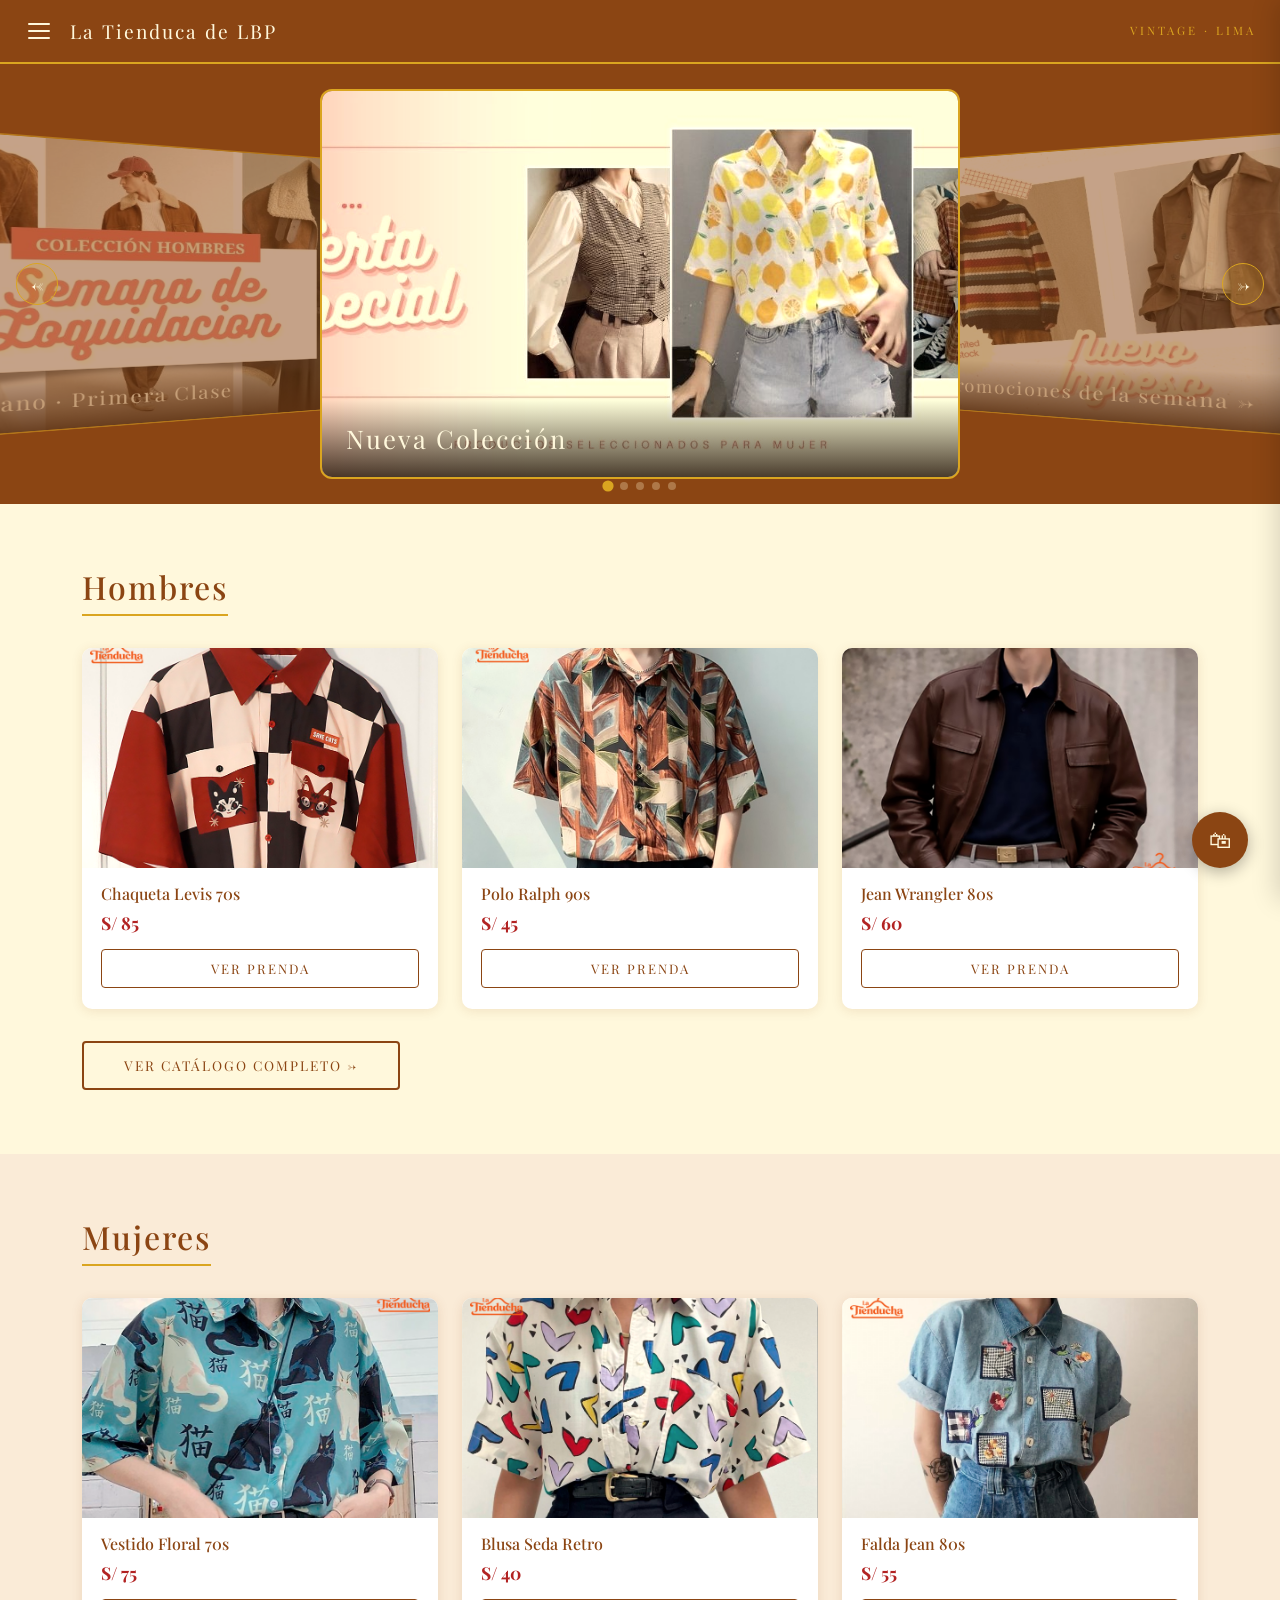
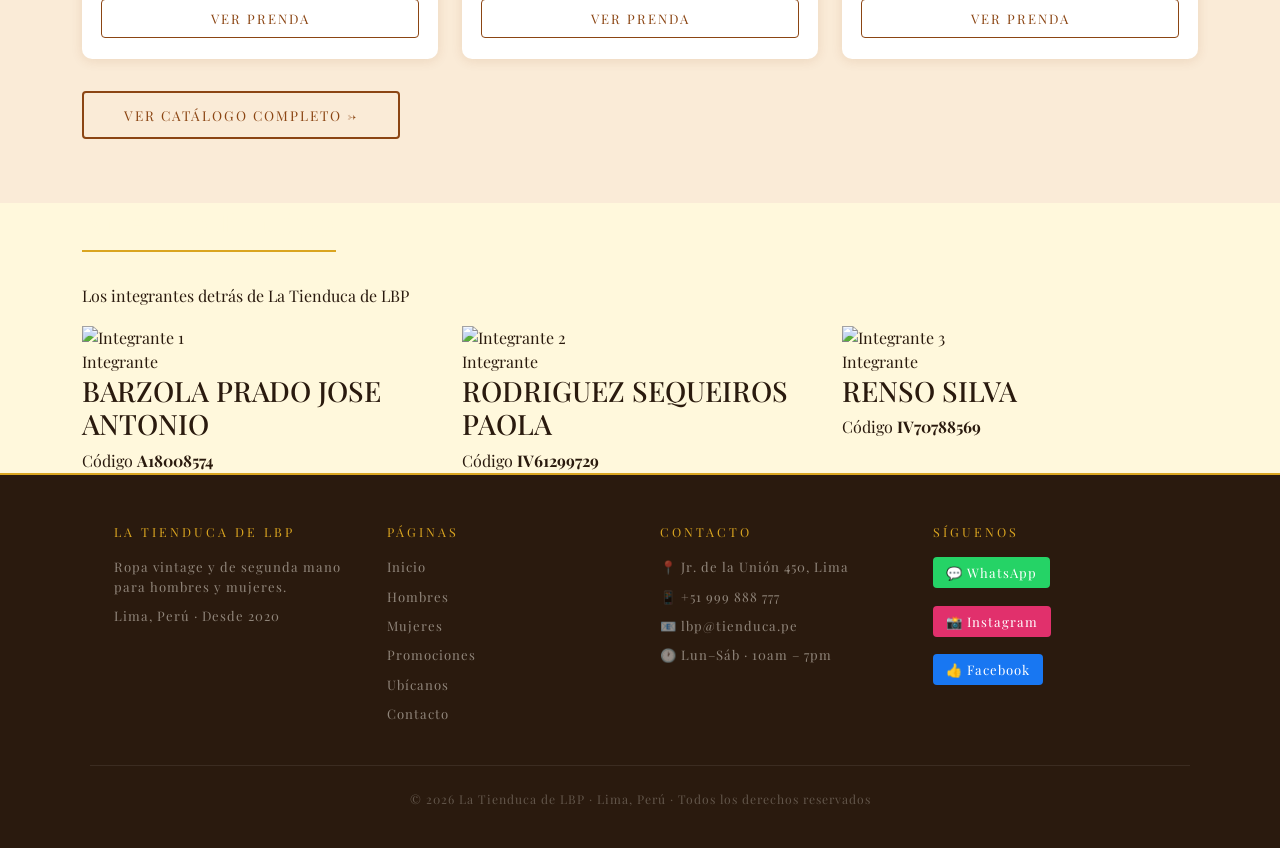
==== commit 8fb3ee7d: "Remove menu and header; add team section Removed the menu and header sections, and added a team sect" ====
--- a/index.html
+++ b/index.html
@@ -12,33 +12,8 @@
 <body>
 
   <!-- CAPA OSCURA: fondo del menú -->
-  <div class="capa_oscura" id="capa_oscura"></div>
-
-  <!-- MENÚ CAJÓN desde aquí -->
-  <nav class="menu_cajon" id="menu_cajon">
-    <div class="menu_cajon__header">
-      <div class="menu_cajon__logo">TFDW</div>
-      <button class="btn_cerrar" id="btn_cerrar"></button>
-    </div>
-    <ul class="menu_cajon__lista">
-      <li><a href="index.html">Inicio</a></li>
-      <li><a href="varones.html">Hombres</a></li>
-      <li><a href="mujeres.html">Mujeres</a></li>
-      <li><a href="promociones.html">Promociones</a></li>
-      <li><a href="ubicanos.html">Ubícanos</a></li>
-      <li><a href="contacto.html">Contacto</a></li>
-    </ul>
-  </nav>
-  <!-- MENÚ CAJÓN termina aquí -->
-
-  <!-- BARRA SUPERIOR desde aquí -->
-  <header class="barra_superior">
-    <button class="btn_hamburguesa" id="btn_abrir">
-      <span></span><span></span><span></span>
-    </button>
-    <div class="barra_superior__logo">La Tienduca de LBP</div>
-    <span class="barra_superior__tag">Vintage · Lima</span>
-  </header>
+   <div id="menu_contenedor"></div>
+
   <!-- BARRA SUPERIOR termina aquí -->
 
 
@@ -229,6 +204,66 @@
   </section>
   <!-- PREVIEW MUJERES termina aquí -->
 
+<!-- SECCIÓN EQUIPO -->
+<section class="seccion_equipo">
+  <div class="container">
+    <h2 class="titulo_seccion claro">Nuestro Equipo</h2>
+    <p class="equipo_subtitulo">Los integrantes detrás de La Tienduca de LBP</p>
+
+    <div class="row g-4 justify-content-center">
+
+      <div class="col-12 col-md-4">
+        <div class="tarjeta_equipo">
+          <div class="tarjeta_equipo__foto_wrap">
+            <img src="jb.jpg" alt="Integrante 1">
+          </div>
+          <div class="tarjeta_equipo__cuerpo">
+            <span class="tarjeta_equipo__rol">Integrante</span>
+            <h3 class="tarjeta_equipo__nombre">BARZOLA PRADO JOSE ANTONIO</h3>
+            <div class="tarjeta_equipo__codigo">
+              <span>Código</span>
+              <strong>A18008574</strong>
+            </div>
+          </div>
+        </div>
+      </div>
+
+      <div class="col-12 col-md-4">
+        <div class="tarjeta_equipo tarjeta_equipo--centro">
+          <div class="tarjeta_equipo__foto_wrap">
+            <img src="PRS.jpg" alt="Integrante 2">
+          </div>
+          <div class="tarjeta_equipo__cuerpo">
+            <span class="tarjeta_equipo__rol">Integrante</span>
+            <h3 class="tarjeta_equipo__nombre">RODRIGUEZ SEQUEIROS PAOLA</h3>
+            <div class="tarjeta_equipo__codigo">
+              <span>Código</span>
+              <strong>IV61299729</strong>
+            </div>
+          </div>
+        </div>
+      </div>
+
+      <div class="col-12 col-md-4">
+        <div class="tarjeta_equipo">
+          <div class="tarjeta_equipo__foto_wrap">
+            <img src="RS.jpeg" alt="Integrante 3">
+          </div>
+          <div class="tarjeta_equipo__cuerpo">
+            <span class="tarjeta_equipo__rol">Integrante</span>
+            <h3 class="tarjeta_equipo__nombre">RENSO SILVA</h3>
+            <div class="tarjeta_equipo__codigo">
+              <span>Código</span>
+              <strong>IV70788569</strong>
+            </div>
+          </div>
+        </div>
+      </div>
+
+    </div>
+  </div>
+</section>
+
 
   <!-- FOOTER: JS lo llena automáticamente desde app.js -->
   <footer class="pie_pagina" id="pie_pagina"></footer>
--- a/estilo.css
+++ b/estilo.css
@@ -1,290 +1,2073 @@
-/* ================================================
-   VARIABLES GLOBALES
-   Cambia aquí y cambia en toda la web
-================================================ */
+/* ================================================================
+   ARCHIVO: estilo.css
+   
+   QUÉ ES UN ARCHIVO CSS:
+   CSS = Cascading Style Sheets (Hojas de Estilo en Cascada).
+   HTML construye la ESTRUCTURA de la página (el esqueleto).
+   CSS le da el DISEÑO VISUAL (colores, tamaños, posición).
+   
+   "En cascada" significa que los estilos se aplican de arriba
+   a abajo, y si dos reglas afectan al mismo elemento,
+   gana la que viene más abajo (la más específica).
+   
+   CÓMO SE ESCRIBE CSS:
+   selector {
+     propiedad: valor;
+   }
+   
+   Ejemplo:
+   h1 {                    ← selector: a quién le aplica
+     color: red;           ← propiedad: qué cambia
+     font-size: 24px;      ← valor: cómo lo cambia
+   }
+   
+   CÓMO SE CONECTA AL HTML:
+   En el <head> de cada página HTML:
+   <link rel="stylesheet" href="estilo.css">
+================================================================ */
+
+
+/* ================================================================
+   VARIABLES GLOBALES — desde aquí
+   
+   QUÉ ES UNA VARIABLE:
+   Es una caja con nombre que guarda un valor.
+   Si mañana quieres cambiar el color principal de la tienda,
+   solo cambias --saddle UNA vez y se actualiza en toda la web.
+   Sin variables tendrías que buscar y cambiar ese color
+   en decenas de lugares diferentes (muy propenso a errores).
+   
+   SINTAXIS DE VARIABLES CSS:
+   --nombre-variable: valor;    ← así se DEFINE
+   var(--nombre-variable)       ← así se USA
+   
+   :root es un selector especial que significa "el elemento
+   raíz de la página" (el <html>). Al poner las variables
+   aquí, están disponibles en TODO el documento.
+================================================================ */
 :root {
+
+  /* ---- COLORES ---- */
+  /* Usamos nombres en inglés porque el navegador reconoce
+     muchos colores por nombre: "red", "blue", "goldenrod", etc.
+     Así no necesitamos memorizar códigos hexadecimales (#c8963e) */
+
   --saddle:    saddlebrown;
+  /* saddlebrown = color de cuero de montura de caballo.
+     Es el marrón principal de toda la tienda */
+
   --gold:      goldenrod;
+  /* goldenrod = vara de oro, un dorado cálido vintage.
+     Se usa para acentos, bordes decorativos y hover */
+
   --brick:     firebrick;
+  /* firebrick = ladrillo de fuego, rojo intenso.
+     Se usa para precios y alertas */
+
   --cream:     cornsilk;
+  /* cornsilk = seda de maíz, crema muy claro.
+     Es el fondo principal de la página */
+
   --cream2:    antiquewhite;
+  /* antiquewhite = blanco antiguo, crema un poco más oscuro.
+     Se usa para alternar el fondo entre secciones */
+
   --darkbrown: #2a1a0e;
+  /* Este sí usa código hexadecimal (#2a1a0e) porque no hay
+     un nombre en inglés para este color específico.
+     Hexadecimal: # + 6 caracteres (0-9 y a-f).
+     2a=rojo, 1a=verde, 0e=azul. Poco de todo = casi negro */
+
   --white:     white;
+  /* Aunque "white" es simple, tenerlo como variable
+     permite cambiarlo fácilmente si algún día
+     quisiéramos un "blanco" ligeramente diferente */
+
+  /* ---- MEDIDAS ---- */
   --ancho_cajon: 280px;
-  --velocidad:   0.4s;
-}
-
-/* ================================================
-   RESET Y BASE
-================================================ */
+  /* px = píxeles. El menú lateral mide 280px de ancho.
+     Si quieres un menú más ancho, solo cambias aquí */
+
+  --velocidad: 0.4s;
+  /* s = segundos. Todas las animaciones duran 0.4 segundos.
+     Si lo pones más alto (1s) las animaciones van más lentas.
+     Si lo bajas (0.1s) van más rápidas */
+
+  /* ---- TIPOGRAFÍA ---- */
+  --fuente: 'Playfair Display', serif;
+  /* 'Playfair Display' es la fuente que descargamos de Google Fonts.
+     "serif" es el respaldo: si Google Fonts no carga,
+     el navegador usará cualquier fuente serif que tenga instalada.
+     serif = fuentes con remates (como Times New Roman).
+     sans-serif = fuentes sin remates (como Arial) */
+}
+/* VARIABLES GLOBALES — termina aquí */
+
+
+/* ================================================================
+   RESET BASE — desde aquí
+   
+   QUÉ PROBLEMA RESUELVE:
+   Cada navegador (Chrome, Firefox, Safari, Edge) tiene sus
+   propios estilos predeterminados. Por ejemplo:
+   - Chrome pone margin: 8px al body
+   - Firefox pone tamaños de fuente diferentes a los elementos
+   - Algunos navegadores ponen padding a las listas <ul>
+   
+   Si no hacemos reset, la web se ve diferente en cada navegador.
+   El reset elimina TODO eso para partir desde cero.
+================================================================ */
 *, *::before, *::after {
-  margin: 0; padding: 0;
+  /* El selector * significa "TODOS los elementos HTML".
+     *::before y *::after son elementos virtuales que CSS
+     puede crear (los usamos para la X del botón cerrar) */
+
+  margin: 0;
+  /* margin = espacio EXTERIOR del elemento (fuera del borde).
+     Lo ponemos en 0 para quitar todos los márgenes por defecto */
+
+  padding: 0;
+  /* padding = espacio INTERIOR del elemento (dentro del borde).
+     Lo ponemos en 0 para quitar todos los paddings por defecto */
+
   box-sizing: border-box;
-}
+  /* Esta propiedad cambia cómo se calcula el tamaño de los elementos.
+     
+     SIN box-sizing (comportamiento por defecto):
+     Un div con width: 300px y padding: 20px
+     MIDE EN REALIDAD: 300 + 20 + 20 = 340px (¡sorpresa!)
+     
+     CON box-sizing: border-box:
+     El mismo div SIGUE midiendo 300px.
+     El padding se resta del interior, no se suma al exterior.
+     
+     Es como decir: "el tamaño que yo declaro es el tamaño FINAL,
+     sin importar cuánto padding tenga adentro" */
+}
+
 body {
+  /* body es el elemento que contiene TODO el contenido visible.
+     Lo que ponemos aquí afecta a toda la página */
+
   background: var(--cream);
+  /* Fondo crema claro en toda la página.
+     Usamos var(--cream) en lugar de escribir "cornsilk"
+     directamente, para mantener consistencia */
+
   color: var(--darkbrown);
-  font-family: 'Lato', sans-serif;
+  /* color = color del TEXTO.
+     Al ponerlo en body, todos los textos heredan este color
+     a menos que los sobreescribamos individualmente */
+
+  font-family: var(--fuente);
+  /* La fuente del body se hereda a TODOS los elementos hijos.
+     Así toda la web usa Playfair Display automáticamente */
+
   overflow-x: hidden;
-}
-a { text-decoration: none; }
-
-/* ================================================
-   CAPA OSCURA (overlay del cajón)
-================================================ */
+  /* overflow = qué pasa cuando el contenido se desborda.
+     overflow-x = solo en horizontal (eje X = izquierda-derecha).
+     hidden = esconde lo que se desborda.
+     
+     ¿Por qué lo necesitamos?
+     El menú cajón empieza a -280px (fuera de pantalla a la izquierda).
+     Sin este overflow-x: hidden, aparecería una barra de scroll
+     horizontal en la parte de abajo de la página */
+}
+
+a {
+  text-decoration: none;
+  /* text-decoration = decoración del texto.
+     Por defecto, los <a> tienen subrayado azul.
+     "none" = ninguna decoración.
+     Cada link tendrá su propio color y estilo definido
+     más adelante en el CSS */
+}
+/* RESET BASE — termina aquí */
+
+
+/* ================================================================
+   CAPA OSCURA — desde aquí
+   
+   QUÉ ES:
+   Un div invisible que cubre TODA la pantalla.
+   Cuando el menú se abre, aparece oscuro detrás del menú.
+   Sirve para dos cosas:
+   1. Indica visualmente que el menú está activo
+   2. Al hacer click en ella, cierra el menú (JS lo maneja)
+================================================================ */
 .capa_oscura {
-  position: fixed; inset: 0;
-  background: rgba(0,0,0,0.55);
-  opacity: 0; pointer-events: none;
+  position: fixed;
+  /* position: fixed = el elemento se "desprende" del flujo normal
+     y se fija en la pantalla (viewport).
+     Aunque el usuario haga scroll, la capa siempre cubre todo.
+     
+     Diferencia entre position values:
+     static   = posición normal (por defecto)
+     relative = se mueve RELATIVO a su posición original
+     absolute = se posiciona relativo a su padre más cercano
+                que tenga position != static
+     fixed    = se posiciona relativo a la VENTANA del navegador
+     sticky   = mezcla de relative y fixed */
+
+  inset: 0;
+  /* inset es un shorthand (atajo) que equivale a escribir:
+     top: 0;
+     right: 0;
+     bottom: 0;
+     left: 0;
+     Con los 4 en 0, el elemento cubre TODA la pantalla */
+
+  background: rgba(0, 0, 0, 0.55);
+  /* rgba = Red, Green, Blue, Alpha (opacidad).
+     rgba(0, 0, 0, 0.55) = negro al 55% de opacidad.
+     
+     Rango de cada valor:
+     - Rojo, Verde, Azul: 0 (nada) a 255 (máximo)
+     - Alpha (opacidad): 0 (transparente) a 1 (sólido)
+     
+     0,0,0 = negro puro (sin rojo, sin verde, sin azul)
+     0.55 = 55% opaco, 45% transparente */
+
+  opacity: 0;
+  /* opacity controla la transparencia del elemento COMPLETO.
+     0 = completamente transparente (invisible).
+     1 = completamente visible.
+     
+     ¿Diferencia entre opacity y rgba alpha?
+     rgba alpha: solo afecta al color de fondo
+     opacity: afecta a TODO el elemento (fondo + texto + hijos) */
+
+  pointer-events: none;
+  /* pointer-events = cómo el elemento responde al mouse/touch.
+     none = el elemento NO recibe clicks, hover, ni nada.
+     Es como si no existiera para el cursor.
+     
+     Lo necesitamos porque la capa está siempre en el DOM
+     (en el HTML), pero cuando está invisible no queremos
+     que bloquee los clicks del usuario */
+
   transition: opacity var(--velocidad);
+  /* transition = hace que los cambios de propiedad sean graduales.
+     
+     Sintaxis: transition: propiedad duración;
+     opacity var(--velocidad) = cuando opacity cambie,
+     el cambio tardará 0.4s en completarse.
+     Sin esto, la capa aparecería/desaparecería instantáneamente */
+
   z-index: 10;
-}
-.capa_oscura.visible { opacity: 1; pointer-events: all; }
-
-/* ================================================
-   MENÚ CAJÓN
-================================================ */
+  /* z-index = orden de apilamiento (quién va encima de quién).
+     Piensa en capas de papel:
+     z-index: 1  = capa de abajo
+     z-index: 10 = capa en el medio
+     z-index: 20 = capa de arriba
+     
+     La capa oscura (10) va encima del contenido normal (0-1)
+     pero debajo del menú cajón (20) */
+}
+
+/* Esta clase la agrega JS cuando el menú se abre */
+.capa_oscura.visible {
+  opacity: 1;
+  /* Al agregar .visible, la capa se vuelve visible.
+     La transition hace que el cambio sea gradual (0.4s) */
+
+  pointer-events: all;
+  /* all = ahora sí recibe clicks.
+     Cuando el usuario haga click en la capa,
+     JS ejecuta la función cerrarMenu() */
+}
+/* CAPA OSCURA — termina aquí */
+
+
+/* ================================================================
+   MENÚ CAJÓN — desde aquí
+   
+   QUÉ ES UN MENÚ OFF-CANVAS:
+   Un panel que vive FUERA de la pantalla (off = fuera,
+   canvas = lienzo/pantalla).
+   Se desliza hacia adentro cuando el usuario lo abre.
+   
+   CÓMO FUNCIONA EL DESLIZAMIENTO:
+   1. CSS pone el menú en translateX(-100%) → fuera de pantalla
+   2. JS agrega la clase .abierto al menú
+   3. CSS detecta .abierto y cambia a translateX(0)
+   4. La transition hace el deslizamiento suave
+================================================================ */
 .menu_cajon {
-  position: fixed; top: 0; left: 0;
-  width: var(--ancho_cajon); height: 100%;
+  position: fixed;
+  /* fixed = siempre visible aunque el usuario haga scroll.
+     El menú cubre el contenido de fondo */
+
+  top: 0;
+  left: 0;
+  /* top: 0 = pegado al borde superior de la pantalla
+     left: 0 = pegado al borde izquierdo */
+
+  width: var(--ancho_cajon);
+  /* Usamos la variable definida en :root (280px).
+     Si quisiéramos cambiarlo, solo modificamos la variable */
+
+  height: 100%;
+  /* 100% = toda la altura disponible de la pantalla.
+     El menú va de arriba a abajo completamente */
+
   background: var(--saddle);
-  padding: 2rem 1.5rem;
+  /* Fondo marrón cuero */
+
+  padding: 0;
+  /* Sin padding porque el header y la lista
+     tienen su propio padding interno */
+
   transform: translateX(-100%);
+  /* transform = transforma el elemento visualmente
+     sin afectar el espacio que ocupa en el documento.
+     
+     translateX(-100%) = mueve el elemento -100% de SU PROPIO ancho
+     hacia la izquierda.
+     Como mide 280px: -100% = -280px
+     Queda completamente fuera de la pantalla a la izquierda */
+
   transition: transform var(--velocidad) ease;
+  /* Cuando transform cambie, se animará en 0.4s.
+     ease = empieza rápido y termina lento (suave al final) */
+
   z-index: 20;
-}
-.menu_cajon.abierto { transform: translateX(0); }
-
+  /* 20 = encima de la capa oscura (10) y del contenido (0-5) */
+
+  display: flex;
+  flex-direction: column;
+  /* flex = sistema de layout flexible.
+     column = los hijos se apilan verticalmente (de arriba a abajo).
+     Así el logo-header queda arriba, la lista en el medio,
+     y si hubiera algo al final, quedaría abajo */
+}
+
+/* JS agrega esta clase cuando el usuario abre el menú */
+.menu_cajon.abierto {
+  transform: translateX(0);
+  /* translateX(0) = vuelve a su posición original (sin mover).
+     La transition de 0.4s hace el deslizamiento suave desde
+     -280px hasta 0 */
+}
+
+/* Cabecera interior del cajón: contiene el logo "LBP" y la X */
+.menu_cajon__header {
+  display: flex;
+  /* flex = pone los hijos en fila (por defecto es row = horizontal) */
+
+  align-items: center;
+  /* Centra los hijos verticalmente dentro del header */
+
+  justify-content: space-between;
+  /* Distribuye los hijos: uno a cada extremo.
+     Logo a la izquierda, botón X a la derecha */
+
+  padding: 1.2rem 1.5rem;
+  /* 1.2rem arriba/abajo, 1.5rem izquierda/derecha.
+     rem = relativo al tamaño de fuente del elemento raíz (16px).
+     1rem = 16px, 1.5rem = 24px, 1.2rem = ~19px */
+
+  border-bottom: 1px solid rgba(255, 255, 255, 0.12);
+  /* Línea separadora sutil debajo del header.
+     1px = grosor, solid = tipo línea, rgba(255,255,255,0.12) = blanco 12% opaco
+     El 12% de opacidad hace que sea muy sutil, apenas visible */
+}
+
+/* El texto "LBP" dentro del cajón */
 .menu_cajon__logo {
-  font-family: 'Playfair Display', serif;
-  font-size: 2.2rem; color: var(--gold);
-  margin: 1rem 0 2rem;
-  letter-spacing: 4px; text-align: center;
-}
-.menu_cajon__lista { list-style: none; }
-.menu_cajon__lista li { border-bottom: 1px solid rgba(255,255,255,0.1); }
+  font-family: var(--fuente);
+  /* Usa la misma fuente que toda la web */
+
+  font-size: 2rem;
+  /* 2rem = 32px. Tamaño grande para que destaque */
+
+  color: var(--gold);
+  /* Color dorado para el logo dentro del menú marrón */
+
+  letter-spacing: 4px;
+  /* letter-spacing = espacio entre cada letra.
+     4px hace que "LBP" se vea más espaciado y elegante */
+}
+
+/* ---- BOTÓN X PARA CERRAR ----
+   Truco CSS: la X está hecha con dos líneas (::before y ::after)
+   rotadas en ángulos opuestos. No necesitamos imagen ni ícono.
+   
+   ::before y ::after son "pseudo-elementos": elementos virtuales
+   que CSS crea sin necesidad de HTML extra. */
+.btn_cerrar {
+  background: rgba(255, 255, 255, 0.08);
+  /* Fondo blanco muy transparente (8%) */
+
+  border: 1px solid rgba(255, 255, 255, 0.15);
+  /* Borde blanco 15% opaco = casi invisible, sutil */
+
+  width: 32px;
+  height: 32px;
+  /* Cuadrado de 32x32 píxeles */
+
+  border-radius: 50%;
+  /* border-radius redondea las esquinas.
+     50% en un cuadrado = círculo perfecto.
+     Matemáticamente: el radio del borde = 50% del ancho = 16px,
+     que es exactamente la mitad = círculo */
+
+  cursor: pointer;
+  /* Muestra la manito del mouse al pasar por encima.
+     Los botones por defecto no muestran la manito */
+
+  position: relative;
+  /* Necesario para que ::before y ::after se posicionen
+     DENTRO de este botón.
+     Los pseudo-elementos con position: absolute se ubican
+     relativo al primer padre con position != static */
+
+  transition: background 0.2s;
+  /* Cuando el fondo cambie (en hover), se animará en 0.2s */
+}
+
+.btn_cerrar:hover {
+  background: rgba(255, 255, 255, 0.18);
+  /* Al hacer hover, el fondo se vuelve un poco más blanco.
+     :hover es una pseudo-clase que aplica cuando el cursor
+     está encima del elemento */
+}
+
+/* Las dos líneas que forman la X */
+.btn_cerrar::before,
+.btn_cerrar::after {
+  /* Afectamos a ::before Y ::after juntos con esta regla */
+
+  content: '';
+  /* content es OBLIGATORIO para que ::before y ::after aparezcan.
+     Sin content, los pseudo-elementos no se renderizan.
+     '' = contenido vacío (solo visual, sin texto) */
+
+  position: absolute;
+  /* Se posicionan relativo al .btn_cerrar (que tiene position: relative) */
+
+  top: 50%;
+  left: 50%;
+  /* Colocamos el origen en el centro exacto del botón.
+     Pero esto coloca la ESQUINA SUPERIOR IZQUIERDA en el centro,
+     no el centro del pseudo-elemento en el centro.
+     Por eso necesitamos el translate abajo */
+
+  width: 14px;
+  height: 1.5px;
+  /* Un rectángulo delgado de 14px x 1.5px = una línea */
+
+  background: var(--cream);
+  /* Color crema claro para la X */
+
+  border-radius: 2px;
+  /* Pequeño redondeo en los extremos de la línea */
+}
+
+.btn_cerrar::before {
+  transform: translate(-50%, -50%) rotate(45deg);
+  /* translate(-50%, -50%): mueve el elemento -50% de SU PROPIO
+     tamaño en X e Y. Esto lo centra perfectamente dentro del botón.
+     Sin esto, la X estaría descentrada hacia abajo-derecha.
+     
+     rotate(45deg): gira 45 grados en sentido horario.
+     Una línea horizontal girada 45° = diagonal / */
+}
+
+.btn_cerrar::after {
+  transform: translate(-50%, -50%) rotate(-45deg);
+  /* Igual que ::before pero girado -45° (sentido antihorario).
+     Una línea horizontal girada -45° = diagonal \
+     / + \ = X */
+}
+
+/* Lista de links dentro del cajón */
+.menu_cajon__lista {
+  list-style: none;
+  /* list-style quita los puntos o números de las listas.
+     Por defecto, <ul> tiene puntos negros delante de cada <li>.
+     "none" los elimina */
+
+  padding: 1rem 1.5rem;
+  /* Espacio interior: 16px arriba/abajo, 24px izquierda/derecha */
+
+  flex: 1;
+  /* En un contenedor flex (el .menu_cajon), flex: 1 hace que
+     este elemento crezca para ocupar TODO el espacio disponible.
+     Así la lista llena el cajón de arriba a abajo */
+}
+
+.menu_cajon__lista li {
+  border-bottom: 1px solid rgba(255, 255, 255, 0.08);
+  /* Línea separadora muy sutil entre cada elemento del menú.
+     8% de opacidad = casi invisible = elegante */
+}
+
 .menu_cajon__lista a {
-  display: block; padding: 0.9rem 0;
-  color: var(--cream); font-size: 0.88rem;
-  letter-spacing: 2px; text-transform: uppercase;
+  display: block;
+  /* Por defecto, los <a> son "inline" (se alinean con el texto).
+     "block" los convierte en bloques que ocupan todo el ancho.
+     Esto hace que TODA la fila sea clickeable,
+     no solo el texto del link */
+
+  padding: 1rem 0;
+  /* 16px arriba y abajo. 0 a los lados porque ya tiene
+     el padding del padre (.menu_cajon__lista) */
+
+  color: var(--cream);
+  /* Texto crema sobre fondo marrón */
+
+  font-size: 0.8rem;
+  /* 0.8rem = 12.8px. Un poco pequeño para el estilo minimalista */
+
+  font-family: var(--fuente);
+
+  letter-spacing: 3px;
+  /* Espaciado generoso entre letras para estilo elegante */
+
+  text-transform: uppercase;
+  /* uppercase = convierte TODO EL TEXTO a MAYÚSCULAS.
+     Aunque en el HTML escribamos "Inicio", se muestra "INICIO" */
+
   transition: color 0.2s, padding-left 0.2s;
-}
-.menu_cajon__lista a:hover { color: var(--gold); padding-left: 8px; }
-/* Link activo — la página donde estás -->
-.menu_cajon__lista a.activo { color: var(--gold); border-left: 2px solid var(--gold); padding-left: 8px; }
-
-.menu_cajon__direccion {
-  color: rgba(255,255,255,0.35); font-size: 0.78rem;
-  position: absolute; bottom: 2rem; left: 1.5rem;
-}
-.btn_cerrar {
-  background: none; border: none;
-  color: var(--cream); font-size: 1.3rem;
-  cursor: pointer; opacity: 0.6; transition: opacity 0.2s;
-}
-.btn_cerrar:hover { opacity: 1; }
-
-/* ================================================
-   BARRA SUPERIOR
-================================================ */
+  /* Animamos dos propiedades a la vez.
+     Cuando el usuario haga hover, el color y el padding-left
+     cambiarán gradualmente en 0.2 segundos */
+}
+
+.menu_cajon__lista a:hover {
+  color: var(--gold);
+  /* Al hacer hover, el texto se vuelve dorado */
+
+  padding-left: 8px;
+  /* Y se desplaza 8px hacia la derecha.
+     Como tiene transition, el desplazamiento es suave.
+     Da la ilusión de que el link "entra" al pasar el cursor */
+}
+
+/* Link de la página actual (JS agrega esta clase automáticamente) */
+.menu_cajon__lista a.activo {
+  color: var(--gold);
+  /* El link de la página donde estás = dorado */
+
+  border-left: 2px solid var(--gold);
+  /* Línea dorada a la izquierda como indicador visual */
+
+  padding-left: 8px;
+  /* Se desplaza a la derecha para dar espacio al borde */
+}
+/* MENÚ CAJÓN — termina aquí */
+
+
+/* ================================================================
+   BARRA SUPERIOR — desde aquí
+   
+   La barra que siempre está arriba mientras navegas.
+   Contiene: botón hamburguesa | nombre de la tienda | "Vintage · Lima"
+================================================================ */
 .barra_superior {
-  position: fixed; top: 0; left: 0; right: 0;
-  height: 64px; background: var(--saddle);
-  display: flex; align-items: center;
-  padding: 0 1.5rem; gap: 1rem;
-  z-index: 5; border-bottom: 2px solid var(--gold);
-}
+  position: fixed;
+  /* fixed = siempre visible. No se mueve con el scroll */
+
+  top: 0;
+  left: 0;
+  right: 0;
+  /* top: 0 = pegado arriba.
+     left: 0 y right: 0 = ocupa todo el ancho de la pantalla.
+     Equivale a width: 100%, pero funciona mejor con position fixed */
+
+  height: 64px;
+  /* Alto fijo de 64px. Todas las páginas tienen padding-top: 64px
+     en su primer elemento para que el contenido no quede tapado */
+
+  background: var(--saddle);
+  /* Fondo marrón cuero, mismo que el menú cajón */
+
+  display: flex;
+  align-items: center;
+  /* Centra todos los hijos verticalmente dentro de los 64px */
+
+  padding: 0 1.5rem;
+  /* Sin padding arriba/abajo (ya tiene height fijo).
+     24px de padding a los lados para que el contenido
+     no quede pegado a los bordes */
+
+  gap: 1rem;
+  /* gap en flex = espacio entre los hijos.
+     16px entre el botón hamburguesa, el logo y el tag */
+
+  z-index: 5;
+  /* Encima del contenido normal (0) pero debajo del menú (20)
+     y la capa oscura (10) */
+
+  border-bottom: 2px solid var(--gold);
+  /* Línea dorada decorativa en la parte inferior de la barra.
+     Da el efecto de separación elegante con el contenido */
+}
+
 .barra_superior__logo {
-  font-family: 'Playfair Display', serif;
-  font-size: 1.2rem; color: var(--cream);
-  letter-spacing: 2px; flex: 1;
-}
+  font-family: var(--fuente);
+  font-size: 1.2rem;
+  /* 19.2px. No muy grande para que quepan todos los elementos */
+
+  color: var(--cream);
+  /* Texto crema sobre fondo marrón */
+
+  letter-spacing: 2px;
+
+  flex: 1;
+  /* TRUCO FLEX: flex: 1 hace que este elemento crezca y ocupe
+     TODO el espacio disponible entre sus hermanos.
+     
+     El botón hamburguesa y el tag tienen tamaño fijo.
+     El logo con flex: 1 ocupa todo lo que sobra.
+     
+     Resultado: botón [  LOGO (ocupa todo)  ] tag
+     El tag siempre queda a la derecha */
+}
+
 .barra_superior__tag {
-  font-size: 0.72rem; color: var(--gold);
-  letter-spacing: 3px; text-transform: uppercase;
-}
+  /* "Vintage · Lima" */
+  font-size: 0.72rem;
+  /* Muy pequeño, solo decorativo */
+
+  color: var(--gold);
+  /* Dorado para contraste sutil con el logo crema */
+
+  letter-spacing: 3px;
+  text-transform: uppercase;
+}
+
+/* Las 3 líneas del menú hamburguesa */
 .btn_hamburguesa {
-  background: none; border: none; cursor: pointer;
-  display: flex; flex-direction: column; gap: 5px; padding: 4px;
-}
+  background: none;
+  border: none;
+  /* Quitamos el fondo y borde que los botones tienen por defecto */
+
+  cursor: pointer;
+
+  display: flex;
+  flex-direction: column;
+  /* Apila los 3 spans verticalmente */
+
+  gap: 5px;
+  /* 5px entre cada línea */
+
+  padding: 4px;
+  /* Área clickeable un poco más grande que las líneas */
+}
+
+/* Cada una de las 3 líneas del ícono hamburguesa */
 .btn_hamburguesa span {
-  display: block; width: 22px; height: 2px;
-  background: var(--cream); border-radius: 2px; transition: background 0.2s;
-}
-.btn_hamburguesa:hover span { background: var(--gold); }
-
-/* ================================================
-   TÍTULO DE SECCIÓN (usado en todas las páginas)
-================================================ */
+  display: block;
+  /* Los <span> son inline por defecto, block los convierte
+     en elementos que respetan width y height */
+
+  width: 22px;
+  height: 2px;
+  /* Rectángulo fino de 22px x 2px = parece una línea */
+
+  background: var(--cream);
+  border-radius: 2px;
+  /* Pequeño redondeo en los extremos de cada línea */
+
+  transition: background 0.2s;
+}
+
+.btn_hamburguesa:hover span {
+  background: var(--gold);
+  /* Cuando el cursor pasa sobre el botón, las 3 líneas
+     se vuelven doradas simultáneamente */
+}
+/* BARRA SUPERIOR — termina aquí */
+
+
+/* ================================================================
+   TÍTULOS DE SECCIÓN
+   
+   Se usa para todos los encabezados como "Hombres",
+   "Todo el catálogo", "¿Dónde estamos?", etc.
+   
+   REUTILIZACIÓN EN CSS:
+   En lugar de repetir los mismos estilos en cada sección,
+   creamos UNA clase y la aplicamos donde necesitamos.
+   Esto hace el código más corto y fácil de mantener.
+================================================================ */
 .titulo_seccion {
-  font-family: 'Playfair Display', serif;
-  font-size: 2rem; color: var(--saddle);
-  margin-bottom: 2rem; padding-bottom: 0.5rem;
+  font-family: var(--fuente);
+  font-size: 2rem;
+  /* 32px. Tamaño grande para que sea claramente un encabezado */
+
+  color: var(--saddle);
+  /* Marrón para los títulos en fondos claros */
+
+  margin-bottom: 2rem;
+  /* 32px de espacio debajo del título, separando el contenido */
+
+  padding-bottom: 0.5rem;
+  /* 8px de espacio entre el texto y la línea decorativa */
+
   border-bottom: 2px solid var(--gold);
-  display: inline-block; letter-spacing: 2px;
-}
-.titulo_seccion.claro { color: var(--cream); }
-
-/* ================================================
-   TARJETA DE PRODUCTO (usada en varones, mujeres, promos)
-================================================ */
+  /* Línea dorada decorativa debajo del título.
+     ¿Por qué border y no un <hr>?
+     Con border podemos controlar exactamente el ancho,
+     ya que el border sigue al elemento */
+
+  display: inline-block;
+  /* TRUCO: Por defecto, los elementos de bloque (h2, h3, p)
+     ocupan el 100% del ancho de su contenedor.
+     Con display: inline-block, el elemento solo ocupa
+     el ancho de su contenido (el texto).
+     
+     Resultado: el border-bottom solo aparece bajo el texto,
+     no en toda la línea horizontal */
+
+  letter-spacing: 2px;
+}
+
+/* Versión para fondos oscuros (ej: sección "Arma tu Estilo") */
+.titulo_seccion.claro {
+  color: var(--cream);
+  /* El título se vuelve crema para verse en fondos oscuros.
+     Solo cambiamos el color, todo lo demás se hereda de
+     .titulo_seccion gracias al "cascading" (cascada) de CSS */
+}
+
+
+/* ================================================================
+   TARJETAS DE PRODUCTO — desde aquí
+   
+   QUÉ ES UN COMPONENTE:
+   En diseño web, un "componente" es un elemento reutilizable
+   con estructura y estilo propios. Las tarjetas son el
+   componente más importante de esta tienda.
+   
+   ESTRUCTURA DE UNA TARJETA:
+   <article class="tarjeta">
+     <div class="tarjeta__foto">
+       <img ...>
+       <div class="tarjeta__overlay">...</div>
+     </div>
+     <div class="tarjeta__info">
+       <h3 class="tarjeta__nombre">...</h3>
+       <p class="tarjeta__precio">...</p>
+       <button class="btn_comprar">...</button>
+     </div>
+   </article>
+   
+   CONVENCIÓN DE NOMBRES (BEM):
+   .tarjeta = bloque (el componente completo)
+   .tarjeta__foto = elemento (parte del componente, separado con __)
+   .tarjeta__nombre = elemento
+   .btn_comprar = modificador (elemento con estilo especial)
+================================================================ */
 .tarjeta {
-  background: var(--white); border-radius: 10px;
+  background: var(--white);
+  border-radius: 10px;
+  /* 10px de redondeo en las 4 esquinas */
+
   overflow: hidden;
-  box-shadow: 0 2px 12px rgba(139,69,19,0.12);
-  transition: transform 0.3s, box-shadow 0.3s; height: 100%;
-}
-.tarjeta:hover { transform: translateY(-5px); box-shadow: 0 8px 24px rgba(139,69,19,0.22); }
-
-.tarjeta__foto { height: 220px; overflow: hidden; }
+  /* IMPORTANTE: cuando la imagen hace zoom en hover (scale 1.05),
+     sin overflow: hidden se saldría de los bordes redondeados.
+     hidden = corta todo lo que sobresalga del borde del elemento */
+
+  box-shadow: 0 2px 12px rgba(139, 69, 19, 0.12);
+  /* box-shadow crea una sombra debajo del elemento.
+     Sintaxis: x y blur color
+     0 = sin desplazamiento horizontal
+     2px = 2px hacia abajo
+     12px = difuminado de 12px
+     rgba(139,69,19,0.12) = marrón con 12% opacidad = sombra cálida sutil */
+
+  transition: transform 0.3s, box-shadow 0.3s;
+  /* Animamos tanto el movimiento como la sombra en hover.
+     El resultado es que la tarjeta "flota" suavemente */
+
+  height: 100%;
+  /* En un grid o flexbox, las tarjetas pueden tener alturas
+     diferentes si los nombres son largos.
+     height: 100% hace que todas tengan la misma altura
+     (la del elemento más alto en su fila) */
+
+  cursor: pointer;
+  /* Toda la tarjeta muestra la manito. Indica que es clickeable */
+}
+
+.tarjeta:hover {
+  transform: translateY(-5px);
+  /* translateY(-5px) = mueve 5px hacia arriba.
+     Negativo = hacia arriba, positivo = hacia abajo.
+     Da la sensación de que la tarjeta "levita" */
+
+  box-shadow: 0 8px 24px rgba(139, 69, 19, 0.22);
+  /* La sombra crece y se oscurece.
+     8px más abajo, 24px de blur, 22% opacidad.
+     Una sombra más grande = elemento más "elevado" visualmente */
+}
+
+/* Contenedor de la imagen de la tarjeta */
+.tarjeta__foto {
+  height: 220px;
+  /* Alto fijo para que todas las fotos tengan la misma altura,
+     sin importar las dimensiones originales de las imágenes */
+
+  overflow: hidden;
+  /* Corta el zoom de la imagen para que no salga de la tarjeta */
+
+  position: relative;
+  /* NECESARIO: para que el .tarjeta__overlay (que tiene
+     position: absolute) se posicione DENTRO de la foto
+     y no en otra parte de la página */
+}
+
 .tarjeta__foto img {
-  width: 100%; height: 100%; object-fit: cover;
-  filter: sepia(15%); transition: transform 0.4s, filter 0.4s;
-}
-.tarjeta:hover .tarjeta__foto img { transform: scale(1.05); filter: sepia(0%); }
-
-.tarjeta__info { padding: 1rem 1.2rem 1.3rem; }
+  width: 100%;
+  height: 100%;
+  /* La imagen llena completamente el contenedor */
+
+  object-fit: cover;
+  /* object-fit = cómo se ajusta la imagen al contenedor.
+     cover = mantiene proporciones y RECORTA desde el centro.
+     Es como hacer zoom hasta que no haya espacio vacío.
+     
+     Alternativas:
+     contain = cabe completa pero puede dejar espacio vacío
+     fill = se estira/aplana para llenar (deforma la imagen)
+     none = tamaño original (puede desbordarse) */
+
+  filter: sepia(15%);
+  /* filter aplica efectos visuales a la imagen.
+     sepia() = efecto foto antigua/vintage.
+     15% = sutil, no exagerado.
+     0% = sin efecto, 100% = completamente sepia */
+
+  transition: transform 0.4s, filter 0.4s;
+  /* Animamos el zoom y el filtro al hacer hover en la tarjeta */
+}
+
+/* Cuando la tarjeta tiene hover, la imagen cambia */
+.tarjeta:hover .tarjeta__foto img {
+  /* Este selector se lee así:
+     "la img dentro de .tarjeta__foto,
+     cuando su ancestro .tarjeta tiene hover"
+     
+     Importante: el hover está en .tarjeta (la tarjeta completa)
+     no en la imagen. Así el efecto empieza aunque el cursor
+     esté sobre el texto de abajo, no solo sobre la foto */
+
+  transform: scale(1.05);
+  /* scale(1.05) = crece al 105% de su tamaño.
+     Como .tarjeta__foto tiene overflow: hidden,
+     el zoom queda contenido dentro del rectángulo */
+
+  filter: sepia(0%);
+  /* Quita el filtro sepia. La imagen muestra sus colores reales.
+     Da la impresión de que la foto "cobra vida" al hacer hover */
+}
+
+/* Capa oscura que aparece SOBRE la foto al hacer hover */
+.tarjeta__overlay {
+  position: absolute;
+  /* Se posiciona relativo a .tarjeta__foto (que tiene position: relative) */
+
+  inset: 0;
+  /* Cubre toda la foto */
+
+  background: rgba(42, 26, 14, 0.5);
+  /* Marrón oscuro semitransparente. 50% opaco.
+     Deja ver la foto debajo pero la oscurece */
+
+  display: flex;
+  align-items: center;
+  justify-content: center;
+  /* Centra el texto "Ver detalle" vertical y horizontalmente */
+
+  opacity: 0;
+  /* Invisible al inicio */
+
+  transition: opacity 0.3s;
+}
+
+/* El overlay aparece cuando .tarjeta tiene hover */
+.tarjeta:hover .tarjeta__overlay {
+  opacity: 1;
+  /* Se vuelve visible. La transition hace el fade gradual */
+}
+
+/* El texto "Ver detalle" dentro del overlay */
+.tarjeta__overlay span {
+  color: var(--cream);
+  font-family: var(--fuente);
+  font-size: 0.8rem;
+  letter-spacing: 3px;
+  text-transform: uppercase;
+  border: 1px solid var(--gold);
+  /* Marco dorado alrededor del texto */
+  padding: 0.5rem 1.2rem;
+  border-radius: 3px;
+}
+
+/* Sección de texto debajo de la foto */
+.tarjeta__info {
+  padding: 1rem 1.2rem 1.3rem;
+  /* top: 1rem, lados: 1.2rem, bottom: 1.3rem.
+     El bottom es un poco mayor para dar más espacio
+     debajo del botón */
+}
+
 .tarjeta__nombre {
-  font-family: 'Playfair Display', serif;
-  font-size: 1rem; color: var(--saddle); margin-bottom: 0.4rem;
-}
+  font-family: var(--fuente);
+  font-size: 1rem;
+  /* 16px. Tamaño normal */
+  color: var(--saddle);
+  margin-bottom: 0.4rem;
+  /* Espacio pequeño entre nombre y precio */
+}
+
 .tarjeta__precio {
-  font-size: 1.15rem; font-weight: 700;
-  color: var(--brick); margin-bottom: 0.8rem;
-}
-/* Precio original tachado (usado en promociones) */
+  font-size: 1.1rem;
+  /* Un poco más grande que el nombre para que destaque */
+  font-weight: 700;
+  /* 700 = negrita. Escala: 100 (muy delgado) a 900 (muy grueso).
+     400 = normal, 700 = bold */
+  color: var(--brick);
+  /* Rojo ladrillo para el precio. El rojo llama la atención */
+  margin-bottom: 0.8rem;
+}
+
+/* Precio original tachado (usado en tarjetas de promociones) */
 .tarjeta__precio_antes {
-  font-size: 0.9rem; color: #999;
-  text-decoration: line-through; margin-right: 6px;
-}
-/* Badge OFERTA en la foto */
+  font-size: 0.9rem;
+  /* Más pequeño que el precio actual para que sea secundario */
+  color: #999;
+  /* Gris neutro */
+  text-decoration: line-through;
+  /* line-through = tacha el texto.
+     Visualmente indica que era el precio viejo */
+  margin-right: 6px;
+  /* Espacio entre el precio tachado y el nuevo precio */
+}
+
+/* Badge de descuento sobre la foto ("-30%") */
 .tarjeta__badge {
-  position: absolute; top: 10px; left: 10px;
-  background: var(--brick); color: var(--white);
-  font-size: 0.7rem; font-weight: 700;
-  letter-spacing: 1px; padding: 3px 8px;
-  border-radius: 3px; text-transform: uppercase;
-}
-.tarjeta__foto { position: relative; } /* necesario para el badge absolute */
-
+  position: absolute;
+  /* Se posiciona relativo a .tarjeta__foto */
+  top: 10px;
+  left: 10px;
+  /* Esquina superior izquierda, con 10px de margen */
+  background: var(--brick);
+  color: var(--white);
+  font-size: 0.7rem;
+  font-weight: 700;
+  letter-spacing: 1px;
+  padding: 3px 8px;
+  border-radius: 3px;
+  text-transform: uppercase;
+}
+
+/* Botón "Ver prenda" / "Aprovechar oferta" */
 .btn_comprar {
-  width: 100%; padding: 0.55rem;
-  background: transparent; border: 1.5px solid var(--saddle);
-  color: var(--saddle); font-family: 'Lato', sans-serif;
-  font-size: 0.82rem; letter-spacing: 2px;
-  text-transform: uppercase; cursor: pointer; border-radius: 4px;
+  width: 100%;
+  /* El botón ocupa todo el ancho de .tarjeta__info */
+
+  padding: 0.55rem;
+  /* Espacio interior. Sin especificar lados = aplica a todos */
+
+  background: transparent;
+  /* Fondo transparente = solo se ve el borde */
+
+  border: 1.5px solid var(--saddle);
+  /* Borde marrón de 1.5px. El botón "outline" es más elegante */
+
+  color: var(--saddle);
+  /* Texto marrón */
+
+  font-family: var(--fuente);
+  font-size: 0.82rem;
+  letter-spacing: 2px;
+  text-transform: uppercase;
+  cursor: pointer;
+  border-radius: 4px;
+
   transition: background 0.25s, color 0.25s;
-}
-.btn_comprar:hover { background: var(--saddle); color: var(--cream); }
-
-/* ================================================
-   FOOTER
-================================================ */
+  /* Al hacer hover, fondo y color cambian gradualmente */
+}
+
+.btn_comprar:hover {
+  background: var(--saddle);
+  /* El fondo se llena de marrón */
+  color: var(--cream);
+  /* El texto se vuelve crema.
+     El efecto es que el botón "se llena" al hacer hover */
+}
+/* TARJETAS DE PRODUCTO — termina aquí */
+
+
+/* ================================================================
+   MODAL DE PRODUCTO — desde aquí
+   
+   QUÉ ES UN MODAL:
+   Una ventana que aparece encima de todo el contenido.
+   El usuario ve la info del producto sin salir de la página.
+   
+   CÓMO FUNCIONA:
+   1. Empieza con opacity: 0 y pointer-events: none (invisible)
+   2. JS agrega la clase .visible
+   3. CSS cambia a opacity: 1 y pointer-events: all
+   4. El transition hace el fade-in gradual
+================================================================ */
+.modal_producto {
+  position: fixed;
+  inset: 0;
+  /* Cubre toda la pantalla */
+
+  z-index: 100;
+  /* Encima de todo el contenido de la página */
+
+  display: flex;
+  align-items: center;
+  justify-content: center;
+  /* Centra la caja del modal en la pantalla */
+
+  padding: 1rem;
+  /* Para que en móvil la caja no toque los bordes */
+
+  opacity: 0;
+  pointer-events: none;
+  /* Invisible e inactivo al inicio */
+
+  transition: opacity 0.35s ease;
+}
+
+.modal_producto.visible {
+  opacity: 1;
+  pointer-events: all;
+}
+
+/* El fondo oscuro detrás de la caja */
+.modal_producto__fondo {
+  position: absolute;
+  inset: 0;
+  background: rgba(0, 0, 0, 0.72);
+  /* Negro al 72% = bastante oscuro */
+  cursor: pointer;
+  /* Al hacer click en el fondo (fuera de la caja), JS cierra el modal */
+}
+
+/* La caja blanca con el contenido */
+.modal_producto__caja {
+  position: relative;
+  /* Para que el botón X (absolute) se ubique dentro */
+
+  background: var(--cream);
+  border-radius: 14px;
+
+  max-width: 780px;
+  /* Ancho máximo. En pantallas más pequeñas, width: 100% lo controla */
+  width: 100%;
+  /* En móvil, ocupa todo el ancho disponible */
+
+  max-height: 90vh;
+  /* vh = viewport height (altura de la ventana del navegador).
+     90vh = 90% de la altura de la pantalla.
+     Evita que el modal sea más alto que la pantalla */
+
+  overflow-y: auto;
+  /* Si el contenido es muy alto, aparece scroll vertical */
+
+  display: flex;
+  flex-wrap: wrap;
+  /* flex con wrap: la foto (45%) e info (55%) están en fila.
+     En móvil se apilan verticalmente (media query abajo) */
+
+  box-shadow: 0 20px 60px rgba(0, 0, 0, 0.4);
+  /* Sombra grande para que el modal parezca "flotar" sobre la página */
+
+  transform: translateY(24px);
+  /* Empieza 24px más abajo.
+     Al combinarse con el fade-in, da un efecto de
+     "aparece desde abajo" más elegante que solo un fade */
+
+  transition: transform 0.35s ease;
+
+  border-top: 4px solid var(--gold);
+  /* Línea dorada decorativa en la parte superior de la caja */
+}
+
+/* Cuando el modal es visible, la caja sube a su posición */
+.modal_producto.visible .modal_producto__caja {
+  transform: translateY(0);
+}
+
+/* Foto del lado izquierdo */
+.modal_producto__foto {
+  width: 45%;
+  /* La foto ocupa el 45% del ancho de la caja */
+  min-height: 340px;
+  overflow: hidden;
+  border-radius: 14px 0 0 14px;
+  /* Solo redondea las esquinas IZQUIERDAS.
+     Sintaxis border-radius: top-left top-right bottom-right bottom-left
+     14px 0 0 14px = izquierda redondeada, derecha cuadrada */
+}
+
+.modal_producto__foto img {
+  width: 100%;
+  height: 100%;
+  object-fit: cover;
+  display: block;
+  /* display: block en imágenes quita un pequeño espacio
+     que los navegadores agregan debajo de imágenes inline */
+  filter: sepia(10%);
+}
+
+/* Info del lado derecho */
+.modal_producto__info {
+  width: 55%;
+  /* El 55% restante */
+  padding: 2rem 1.8rem;
+  display: flex;
+  flex-direction: column;
+  /* Apila: etiqueta, nombre, precio, descripción, tallas, botón */
+  gap: 0.8rem;
+  /* 12.8px entre cada elemento hijo */
+}
+
+.modal_producto__etiqueta {
+  /* Pequeño texto arriba, ej: "Hombres · 70s" */
+  font-size: 0.7rem;
+  letter-spacing: 3px;
+  text-transform: uppercase;
+  color: var(--gold);
+}
+
+.modal_producto__nombre {
+  font-family: var(--fuente);
+  font-size: 1.6rem;
+  color: var(--saddle);
+  line-height: 1.2;
+  /* line-height = interlineado. 1.2 = 1.2 veces el tamaño de fuente.
+     Evita que las líneas queden muy juntas o muy separadas */
+}
+
+.modal_producto__precio {
+  font-size: 1.4rem;
+  color: var(--brick);
+  font-weight: 700;
+}
+
+.modal_producto__descripcion {
+  font-size: 0.9rem;
+  line-height: 1.7;
+  /* Más espacio entre líneas para el texto descriptivo largo */
+  color: var(--darkbrown);
+  opacity: 0.8;
+}
+
+/* Título "Selecciona tu talla:" */
+.modal_producto__tallas_titulo {
+  font-size: 0.72rem;
+  letter-spacing: 2px;
+  text-transform: uppercase;
+  color: var(--saddle);
+}
+
+/* Fila de cuadritos de talla */
+.modal_producto__tallas {
+  display: flex;
+  gap: 0.5rem;
+  flex-wrap: wrap;
+  /* flex-wrap: wrap = si no caben en una fila, bajan a la siguiente */
+}
+
+/* Cada cuadrito de talla (XS, S, M, L, XL) */
+.talla {
+  width: 40px;
+  height: 40px;
+  /* Cuadrado de 40x40px */
+
+  border: 1.5px solid var(--saddle);
+  border-radius: 6px;
+  /* Esquinas ligeramente redondeadas, pero no círculo */
+
+  cursor: pointer;
+
+  display: flex;
+  align-items: center;
+  justify-content: center;
+  /* Centra el texto (XS, S, M, etc.) dentro del cuadrito */
+
+  font-size: 0.8rem;
+  color: var(--saddle);
+
+  transition: background 0.2s, color 0.2s;
+}
+
+/* Estado al hacer hover O cuando JS agrega .seleccionada */
+.talla:hover,
+.talla.seleccionada {
+  background: var(--saddle);
+  /* Fondo se llena de marrón */
+  color: var(--cream);
+  /* Texto se vuelve crema */
+}
+
+/* Contenedor de los botones del modal */
+.modal_producto__btns {
+  display: flex;
+  gap: 0.8rem;
+  flex-wrap: wrap;
+  margin-top: auto;
+  /* auto en un flex column empuja este elemento al FONDO.
+     El botón siempre está en la parte de abajo de la info */
+  padding-top: 1rem;
+}
+
+/* Botón "Agregar al carrito" */
+.btn_agregar_carrito {
+  flex: 1;
+  /* Ocupa todo el espacio disponible en la fila de botones */
+  padding: 0.85rem;
+  background: var(--saddle);
+  color: var(--cream);
+  border: none;
+  border-radius: 6px;
+  font-family: var(--fuente);
+  font-size: 0.85rem;
+  letter-spacing: 2px;
+  text-transform: uppercase;
+  cursor: pointer;
+  transition: background 0.25s;
+}
+.btn_agregar_carrito:hover { background: var(--brick); }
+
+/* Cuando JS agrega .agregado, el botón se vuelve verde
+   para confirmar visualmente que se agregó al carrito */
+.btn_agregar_carrito.agregado {
+  background: #2a7a2a;
+  /* Verde oscuro = confirmación exitosa.
+     Usamos hexadecimal porque no hay nombre en inglés
+     para este verde específico */
+}
+
+/* Botón X en la esquina superior derecha del modal */
+.btn_modal_cerrar {
+  position: absolute;
+  /* Relativo a .modal_producto__caja (que tiene position: relative) */
+  top: 14px;
+  right: 14px;
+  background: rgba(42, 26, 14, 0.08);
+  border: none;
+  width: 32px;
+  height: 32px;
+  border-radius: 50%;
+  cursor: pointer;
+  font-size: 1rem;
+  display: flex;
+  align-items: center;
+  justify-content: center;
+  transition: background 0.2s;
+  color: var(--darkbrown);
+}
+.btn_modal_cerrar:hover { background: rgba(42, 26, 14, 0.18); }
+
+/* RESPONSIVE: en pantallas pequeñas (600px o menos),
+   la foto y la info se apilan verticalmente en lugar de
+   estar lado a lado */
+@media (max-width: 600px) {
+  /* @media es una "consulta de medios". Aplica los estilos
+     SOLO cuando la condición es verdadera.
+     max-width: 600px = "si la pantalla mide 600px o menos" */
+
+  .modal_producto__foto {
+    width: 100%;
+    /* En móvil, la foto ocupa todo el ancho */
+    min-height: 220px;
+    /* Menos alta para dejar espacio a la info abajo */
+    border-radius: 14px 14px 0 0;
+    /* Ahora solo las esquinas SUPERIORES están redondeadas */
+  }
+  .modal_producto__info {
+    width: 100%;
+    /* La info también ocupa todo el ancho */
+  }
+}
+/* MODAL DE PRODUCTO — termina aquí */
+
+
+/* ================================================================
+   CARRITO VISUAL — desde aquí
+   
+   Compuesto por 3 partes:
+   1. Botón flotante (esquina inferior derecha) con contador
+   2. Panel lateral deslizante con los productos
+   3. Footer del panel: total + botón de WhatsApp
+================================================================ */
+
+/* 1. BOTÓN FLOTANTE */
+.btn_carrito_flotante {
+  position: fixed;
+  bottom: 2rem;
+  right: 2rem;
+  /* Esquina inferior derecha, siempre visible */
+
+  z-index: 150;
+  /* Encima del contenido pero debajo del modal (100) y panel (200) */
+
+  background: var(--saddle);
+  color: var(--cream);
+  border: none;
+  border-radius: 50%;
+  /* Círculo */
+
+  width: 56px;
+  height: 56px;
+  /* Cuadrado de 56px + border-radius 50% = círculo de 56px */
+
+  font-size: 1.4rem;
+  /* Tamaño del ícono 🛍 */
+
+  cursor: pointer;
+  box-shadow: 0 4px 16px rgba(0, 0, 0, 0.3);
+  /* Sombra pronunciada para que "flote" visualmente */
+
+  transition: background 0.25s, transform 0.2s;
+
+  display: flex;
+  align-items: center;
+  justify-content: center;
+  /* Centra el ícono dentro del círculo */
+}
+
+.btn_carrito_flotante:hover {
+  background: var(--brick);
+  transform: scale(1.08);
+  /* Crece 8% al hacer hover. Sutil pero visible */
+}
+
+/* Número rojo que indica cuántos productos hay en el carrito */
+.carrito_contador {
+  position: absolute;
+  top: -4px;
+  right: -4px;
+  /* Sale un poco fuera del botón (esquina superior derecha) */
+
+  background: var(--brick);
+  color: var(--white);
+  font-size: 0.7rem;
+  font-weight: 700;
+
+  width: 20px;
+  height: 20px;
+  border-radius: 50%;
+  /* Pequeño círculo rojo */
+
+  display: flex;
+  align-items: center;
+  justify-content: center;
+}
+
+.carrito_contador.oculto {
+  display: none;
+  /* Cuando el carrito está vacío, JS agrega .oculto
+     y el contador desaparece. display: none elimina el elemento
+     del flujo visual completamente */
+}
+
+/* 2. PANEL LATERAL DEL CARRITO */
+.panel_carrito {
+  position: fixed;
+  top: 0;
+  right: 0;
+  /* Pegado a la derecha de la pantalla */
+
+  width: 340px;
+  height: 100%;
+
+  background: var(--cream);
+  z-index: 200;
+  /* Encima de todo, incluso del modal */
+
+  transform: translateX(100%);
+  /* Se esconde fuera de pantalla a la DERECHA.
+     100% de SU ancho = 340px hacia la derecha */
+
+  transition: transform var(--velocidad) ease;
+
+  display: flex;
+  flex-direction: column;
+  /* Los 3 bloques (header, lista, footer) se apilan verticalmente */
+
+  box-shadow: -4px 0 24px rgba(0, 0, 0, 0.15);
+  /* Sombra a la IZQUIERDA del panel (-4px en X).
+     Cuando el panel aparece, la sombra indica que está
+     encima del contenido de la página */
+}
+
+.panel_carrito.abierto {
+  transform: translateX(0);
+  /* Entra a pantalla desde la derecha */
+}
+
+/* Cabecera del panel: "Mi Carrito" + botón X */
+.panel_carrito__header {
+  display: flex;
+  align-items: center;
+  justify-content: space-between;
+  padding: 1.5rem;
+  border-bottom: 2px solid var(--gold);
+  background: var(--saddle);
+  /* Fondo marrón = consistente con la barra superior */
+}
+
+.panel_carrito__titulo {
+  font-family: var(--fuente);
+  font-size: 1.2rem;
+  color: var(--cream);
+  letter-spacing: 2px;
+}
+
+.btn_cerrar_carrito {
+  background: none;
+  border: none;
+  color: var(--cream);
+  font-size: 1.2rem;
+  cursor: pointer;
+  opacity: 0.7;
+  transition: opacity 0.2s;
+}
+.btn_cerrar_carrito:hover { opacity: 1; }
+
+/* Lista donde aparecen los productos */
+.panel_carrito__lista {
+  flex: 1;
+  /* Ocupa todo el espacio entre el header y el footer.
+     Si hay muchos productos, esta área hace scroll */
+
+  overflow-y: auto;
+  /* scroll vertical si el contenido supera la altura */
+
+  padding: 1rem;
+}
+
+/* Texto "Tu carrito está vacío" */
+.carrito_vacio {
+  text-align: center;
+  color: var(--darkbrown);
+  opacity: 0.4;
+  /* Muy tenue, es texto secundario */
+  padding: 3rem 1rem;
+  font-size: 0.9rem;
+  letter-spacing: 1px;
+}
+
+/* Cada producto dentro del carrito */
+.carrito_item {
+  display: flex;
+  align-items: center;
+  /* Alinea la foto, info y botón X en la misma línea */
+  gap: 0.8rem;
+
+  padding: 0.8rem 0;
+  border-bottom: 1px solid rgba(139, 69, 19, 0.12);
+  /* Línea separadora sutil entre productos */
+
+  animation: aparecer 0.3s ease;
+  /* Cuando JS agrega un item, se anima con @keyframes aparecer */
+}
+
+/* La animación "aparecer" para los items del carrito */
+@keyframes aparecer {
+  from {
+    opacity: 0;
+    transform: translateX(20px);
+    /* Empieza invisible y 20px a la derecha */
+  }
+  to {
+    opacity: 1;
+    transform: translateX(0);
+    /* Termina visible en su posición normal */
+  }
+}
+/* El resultado: cada item "vuela" desde la derecha al aparecer */
+
+/* Foto miniatura del producto en el carrito */
+.carrito_item__foto {
+  width: 60px;
+  height: 60px;
+  border-radius: 8px;
+  overflow: hidden;
+  flex-shrink: 0;
+  /* flex-shrink: 0 = no se encoge aunque el espacio sea limitado.
+     Sin esto, la foto podría achicarse en pantallas pequeñas */
+  border: 1px solid rgba(139, 69, 19, 0.15);
+}
+.carrito_item__foto img {
+  width: 100%;
+  height: 100%;
+  object-fit: cover;
+}
+
+/* Nombre, talla y precio del producto en el carrito */
+.carrito_item__info {
+  flex: 1;
+  /* Ocupa todo el espacio entre la foto y el botón X */
+}
+
+.carrito_item__nombre {
+  font-size: 0.88rem;
+  color: var(--saddle);
+  font-family: var(--fuente);
+  margin-bottom: 2px;
+}
+
+.carrito_item__talla {
+  font-size: 0.75rem;
+  color: var(--darkbrown);
+  opacity: 0.6;
+  letter-spacing: 1px;
+}
+
+.carrito_item__precio {
+  font-size: 0.9rem;
+  font-weight: 700;
+  color: var(--brick);
+}
+
+/* Botón X para quitar un producto */
+.carrito_item__quitar {
+  background: none;
+  border: none;
+  color: var(--darkbrown);
+  opacity: 0.3;
+  /* Muy tenue para no distraer */
+  cursor: pointer;
+  font-size: 1rem;
+  transition: opacity 0.2s;
+  flex-shrink: 0;
+}
+.carrito_item__quitar:hover { opacity: 0.8; }
+
+/* 3. FOOTER DEL PANEL: total + botón WhatsApp */
+.panel_carrito__footer {
+  padding: 1.2rem 1.5rem;
+  border-top: 2px solid var(--gold);
+  background: var(--cream2);
+  /* Fondo ligeramente diferente para distinguir el footer del panel */
+}
+
+/* Fila "Total: S/ 200" */
+.panel_carrito__total {
+  display: flex;
+  justify-content: space-between;
+  /* "Total:" a la izquierda, el número a la derecha */
+  align-items: center;
+  font-family: var(--fuente);
+  font-size: 1rem;
+  color: var(--saddle);
+  margin-bottom: 1rem;
+}
+
+.panel_carrito__total span:last-child {
+  /* El segundo span (el número) */
+  font-size: 1.2rem;
+  font-weight: 700;
+  color: var(--brick);
+  /* Rojo para que el total destaque */
+}
+
+/* Botón verde de WhatsApp para hacer el pedido */
+.btn_whatsapp_pedido {
+  display: block;
+  width: 100%;
+  padding: 0.85rem;
+  background: #25D366;
+  /* Verde oficial de WhatsApp */
+  color: white;
+  border: none;
+  border-radius: 8px;
+  font-family: var(--fuente);
+  font-size: 0.9rem;
+  letter-spacing: 1px;
+  text-transform: uppercase;
+  text-align: center;
+  cursor: pointer;
+  transition: background 0.25s;
+  text-decoration: none;
+  /* Es un <a>, quitamos el subrayado */
+}
+.btn_whatsapp_pedido:hover { background: #1ebe57; color: white; }
+/* CARRITO VISUAL — termina aquí */
+
+
+/* ================================================================
+   TOAST (notificación flotante)
+   
+   QUÉ ES UN TOAST:
+   Un mensaje pequeño que aparece brevemente en la esquina,
+   confirma una acción y desaparece solo.
+   Se llama "toast" porque aparece desde abajo como una tostada
+   saliendo de la tostadora.
+================================================================ */
+.toast_carrito {
+  position: fixed;
+  bottom: 5.5rem;
+  right: 2rem;
+  /* Un poco más arriba que el botón flotante del carrito */
+
+  background: var(--darkbrown);
+  color: var(--cream);
+  padding: 0.8rem 1.2rem;
+  border-radius: 8px;
+  font-size: 0.82rem;
+  letter-spacing: 1px;
+  z-index: 180;
+  border-left: 3px solid var(--gold);
+  /* Acento dorado a la izquierda, lo hace reconocible */
+
+  /* Estado inicial: escondido debajo */
+  transform: translateY(60px);
+  opacity: 0;
+  /* Está abajo e invisible */
+
+  transition: transform 0.3s ease, opacity 0.3s ease;
+  pointer-events: none;
+  /* No debe recibir clicks */
+}
+
+/* JS agrega .visible para que suba y aparezca */
+.toast_carrito.visible {
+  transform: translateY(0);
+  opacity: 1;
+  /* Sube a su posición y se vuelve visible.
+     La combinación de translate + opacity da el efecto
+     de "tostada saliendo" */
+}
+
+
+/* ================================================================
+   FOOTER — desde aquí
+   
+   DECISIÓN DE DISEÑO:
+   El footer es igual en todas las páginas.
+   En lugar de copiar y pegar el HTML en cada archivo,
+   JS lo genera dinámicamente desde app.js con innerHTML.
+   Si necesitas cambiar el teléfono, lo cambias en UN solo lugar.
+================================================================ */
 .pie_pagina {
   background: var(--darkbrown);
-  color: rgba(245,239,230,0.45);
-  text-align: center; padding: 1.5rem;
-  font-size: 0.82rem; letter-spacing: 1px;
   border-top: 2px solid var(--gold);
-}
-.pie_pagina a { color: var(--gold); }
-.pie_pagina a:hover { color: var(--cream); }
-
-/* ================================================
-   SLIDER (solo index)
-================================================ */
-.seccion_slider { padding-top: 64px; background: var(--saddle); }
+  padding: 3rem 0 1.5rem;
+  /* 48px arriba, 0 a los lados (el grid tiene su propio padding),
+     24px abajo */
+  font-family: var(--fuente);
+}
+
+/* Grid de 4 columnas */
+.pie_pagina__grid {
+  max-width: 1100px;
+  /* Ancho máximo del contenido del footer */
+  margin: 0 auto;
+  /* margin: 0 auto centra un elemento de bloque.
+     Los márgenes laterales se reparten automáticamente */
+
+  padding: 0 1.5rem 2rem;
+
+  display: grid;
+  /* CSS Grid = sistema de layout en 2 dimensiones (filas y columnas).
+     Diferencia con Flexbox: Grid = 2D, Flex = 1D */
+
+  grid-template-columns: repeat(auto-fit, minmax(180px, 1fr));
+  /* Esto es magia CSS para hacer un grid responsive sin media queries.
+     
+     Desglose:
+     repeat() = repite un patrón
+     auto-fit = crea tantas columnas como quepan en el ancho
+     minmax(180px, 1fr) = cada columna mide mínimo 180px y máximo 1fr
+     
+     fr = fracción del espacio disponible
+     1fr = 1 parte del total
+     
+     Resultado:
+     - Desktop (1100px): caben 4 columnas de ~250px
+     - Tablet (600px): caben 3 columnas de ~180px
+     - Móvil (360px): cabe 1 columna de 100%
+     
+     Todo automático, sin una sola @media query */
+
+  gap: 2.5rem;
+  /* 40px entre columnas y filas */
+
+  border-bottom: 1px solid rgba(255, 255, 255, 0.08);
+  /* Línea sutil antes del copyright */
+}
+
+/* Título de cada columna del footer */
+.pie_pagina__col_titulo {
+  font-size: 0.78rem;
+  color: var(--gold);
+  letter-spacing: 3px;
+  text-transform: uppercase;
+  margin-bottom: 1rem;
+  display: block;
+  /* display: block para que ocupe su propia línea
+     y el margin-bottom funcione correctamente */
+}
+
+/* Links y textos dentro de cada columna */
+.pie_pagina__col p,
+.pie_pagina__col a {
+  /* Afectamos a <p> y <a> dentro de .pie_pagina__col
+     con una sola regla (separados por coma) */
+  display: block;
+  font-size: 0.82rem;
+  color: rgba(245, 239, 230, 0.5);
+  /* crema al 50% de opacidad = discreto */
+  margin-bottom: 0.6rem;
+  letter-spacing: 1px;
+  transition: color 0.2s;
+  line-height: 1.5;
+}
+.pie_pagina__col a:hover { color: var(--gold); }
+
+/* Fila de botones de redes sociales */
+.pie_pagina__redes {
+  display: flex;
+  gap: 0.5rem;
+  flex-wrap: wrap;
+  margin-top: 0.5rem;
+}
+
+/* Cada botón de red social */
+.pie_pagina__red {
+  padding: 0.35rem 0.8rem;
+  border-radius: 4px;
+  font-size: 0.72rem;
+  letter-spacing: 1px;
+  font-family: var(--fuente);
+  transition: opacity 0.2s;
+  display: inline-flex;
+  align-items: center;
+  /* inline-flex = flex pero como elemento inline.
+     Permite que varios botones estén en la misma línea */
+  gap: 5px;
+  /* Espacio entre el ícono emoji y el texto */
+}
+.pie_pagina__red:hover { opacity: 0.85; }
+
+/* Colores oficiales de cada red social */
+.pie_pagina__red.wa { background: #25D366; color: white; }
+.pie_pagina__red.ig { background: #E1306C; color: white; }
+.pie_pagina__red.fb { background: #1877F2; color: white; }
+.pie_pagina__red.tk { background: #111;    color: white; }
+
+/* Copyright al pie */
+.pie_pagina__copy {
+  text-align: center;
+  font-size: 0.76rem;
+  color: rgba(245, 239, 230, 0.28);
+  /* Muy tenue, es texto legal */
+  letter-spacing: 1px;
+  padding: 1.5rem 1.5rem 0;
+}
+/* FOOTER — termina aquí */
+
+
+/* ================================================================
+   SLIDER 3D — desde aquí
+   
+   CONCEPTO CLAVE:
+   Todas las diapositivas están apiladas en el mismo lugar.
+   JS les asigna una de 4 clases: activa, anterior, siguiente, oculta.
+   Cada clase tiene un transform diferente que las mueve/rota.
+   CSS anima el cambio automáticamente gracias a transition.
+================================================================ */
+.seccion_slider {
+  padding-top: 64px;
+  /* Empuja el slider 64px hacia abajo = alto del header fijo.
+     Sin esto el header taparía la parte superior del slider */
+  background: var(--saddle);
+}
+
 .carrusel_contenedor {
-  position: relative; width: 100%; height: 440px;
-  display: flex; align-items: center; justify-content: center;
-  perspective: 1000px; overflow: hidden;
-}
-.carrusel { position: relative; width: 640px; height: 390px; transform-style: preserve-3d; }
+  position: relative;
+  width: 100%;
+  height: 440px;
+
+  display: flex;
+  align-items: center;
+  justify-content: center;
+  /* Centra el .carrusel dentro del contenedor */
+
+  perspective: 1000px;
+  /* perspective activa el espacio 3D para los hijos.
+     
+     SIN perspective: rotateY(28deg) se ve como si el elemento
+     simplemente se achicara (se ve plano, sin profundidad).
+     
+     CON perspective: rotateY(28deg) se ve como si el elemento
+     realmente se rotara en el espacio (con profundidad real).
+     
+     1000px = distancia del "ojo" del espectador al elemento.
+     Menor número = efecto más dramático/distorsionado.
+     Mayor número = efecto más sutil/suave */
+
+  overflow: hidden;
+  /* Esconde los slides que se van hacia los costados.
+     Sin esto se verían las diapositivas fuera del contenedor */
+}
+
+.carrusel {
+  position: relative;
+  width: 640px;
+  height: 390px;
+
+  transform-style: preserve-3d;
+  /* preserve-3d le dice al navegador:
+     "los hijos de este elemento también viven en el mismo
+     espacio 3D que su padre".
+     Sin esto, los hijos se "aplanan" y el efecto 3D no funciona.
+     
+     Analogía: es como abrir un libro en 3D.
+     Sin preserve-3d, las páginas se quedan planas.
+     Con preserve-3d, las páginas realmente se abren en el espacio */
+}
+
+/* Cada diapositiva */
 .diapositiva {
-  position: absolute; inset: 0; border-radius: 12px; overflow: hidden;
+  position: absolute;
+  inset: 0;
+  /* Todas las diapositivas ocupan exactamente el mismo espacio
+     (todo el .carrusel). Se apilan unas sobre otras.
+     JS las separará visualmente con transform */
+
+  border-radius: 12px;
+  overflow: hidden;
+
   transition: transform 0.65s ease, opacity 0.65s ease;
+  /* Cuando JS cambia la clase (y por tanto el transform y opacity),
+     el cambio se anima en 0.65s.
+     ease = aceleración al inicio, desaceleración al final */
+
   border: 2px solid var(--gold);
 }
-.diapositiva img { width: 100%; height: 100%; object-fit: cover; display: block; filter: sepia(20%); }
+
+.diapositiva img {
+  width: 100%;
+  height: 100%;
+  object-fit: cover;
+  display: block;
+  filter: sepia(20%);
+}
+
+/* Texto en la parte inferior de cada diapositiva */
 .diapositiva__texto {
-  position: absolute; bottom: 0; left: 0; right: 0;
+  position: absolute;
+  bottom: 0;
+  left: 0;
+  right: 0;
+
   padding: 1.2rem 1.5rem;
-  background: linear-gradient(transparent, rgba(42,26,14,0.85));
-  font-family: 'Playfair Display', serif; font-size: 1.6rem;
-  color: var(--cream); letter-spacing: 2px;
-}
-.diapositiva.activa  { transform: translateX(0) scale(1); opacity: 1; z-index: 3; }
-.diapositiva.anterior { transform: translateX(-500px) scale(0.72) rotateY(28deg); opacity: 0.5; z-index: 2; }
-.diapositiva.siguiente { transform: translateX(500px) scale(0.72) rotateY(-28deg); opacity: 0.5; z-index: 2; }
-.diapositiva.oculta  { opacity: 0; z-index: 1; }
-
+
+  background: linear-gradient(transparent, rgba(42, 26, 14, 0.85));
+  /* gradient = degradado de colores.
+     Aquí va de completamente transparente (arriba)
+     a marrón oscuro casi opaco (abajo).
+     Esto hace que el texto sea legible sin tapar la imagen */
+
+  font-family: var(--fuente);
+  font-size: 1.6rem;
+  color: var(--cream);
+  letter-spacing: 2px;
+}
+
+/* ---- Los 4 estados de las diapositivas ---- */
+
+.diapositiva.activa {
+  transform: translateX(0) scale(1);
+  /* Sin movimiento, tamaño normal */
+  opacity: 1;
+  /* Completamente visible */
+  z-index: 3;
+  /* Encima de todos los demás slides */
+}
+
+.diapositiva.anterior {
+  transform: translateX(-500px) scale(0.72) rotateY(28deg);
+  /* translateX(-500px) = 500px a la izquierda
+     scale(0.72) = encoge al 72%, simula estar más lejos
+     rotateY(28deg) = gira 28° en el eje Y (perpendicular a la pantalla)
+     
+     El resultado: el slide de la izquierda parece estar
+     detrás y angled, dando profundidad 3D */
+  opacity: 0.5;
+  z-index: 2;
+}
+
+.diapositiva.siguiente {
+  transform: translateX(500px) scale(0.72) rotateY(-28deg);
+  /* Espejo exacto del anterior, pero a la derecha.
+     -28deg = gira en dirección opuesta */
+  opacity: 0.5;
+  z-index: 2;
+}
+
+.diapositiva.oculta {
+  opacity: 0;
+  /* Las demás diapositivas simplemente son invisibles.
+     Están en el DOM pero no se ven */
+  z-index: 1;
+}
+
+/* Botones de navegación < y > */
 .btn_anterior, .btn_siguiente {
-  position: absolute; top: 50%; transform: translateY(-50%); z-index: 10;
-  background: rgba(218,165,32,0.15); border: 1px solid var(--gold);
-  color: var(--cream); font-size: 1.2rem;
-  width: 42px; height: 42px; border-radius: 50%; cursor: pointer; transition: background 0.3s;
-}
-.btn_anterior:hover, .btn_siguiente:hover { background: var(--gold); color: var(--darkbrown); }
-.btn_anterior { left: 1rem; } .btn_siguiente { right: 1rem; }
-
-.puntos { position: absolute; bottom: 14px; display: flex; gap: 8px; z-index: 10; }
+  position: absolute;
+  top: 50%;
+  transform: translateY(-50%);
+  /* TRUCO CLÁSICO PARA CENTRAR VERTICALMENTE:
+     top: 50% = la esquina superior del botón en el centro.
+     translateY(-50%) = sube el botón 50% de su propia altura.
+     El resultado: el CENTRO del botón está en el centro de la pantalla.
+     Sin translateY(-50%), el botón quedaría visualmente más abajo */
+
+  z-index: 10;
+  background: rgba(218, 165, 32, 0.15);
+  border: 1px solid var(--gold);
+  color: var(--cream);
+  font-size: 1.2rem;
+  width: 42px;
+  height: 42px;
+  border-radius: 50%;
+  cursor: pointer;
+  transition: background 0.3s;
+}
+.btn_anterior:hover, .btn_siguiente:hover {
+  background: var(--gold);
+  color: var(--darkbrown);
+}
+.btn_anterior { left: 1rem; }
+.btn_siguiente { right: 1rem; }
+
+/* Puntitos de navegación */
+.puntos {
+  position: absolute;
+  bottom: 14px;
+  /* 14px del borde inferior del carrusel_contenedor */
+  display: flex;
+  gap: 8px;
+  z-index: 10;
+}
+
 .punto {
-  width: 8px; height: 8px; border-radius: 50%;
-  background: rgba(255,240,200,0.3); cursor: pointer;
+  width: 8px;
+  height: 8px;
+  border-radius: 50%;
+  /* Círculo pequeño */
+  background: rgba(255, 240, 200, 0.3);
+  /* Crema muy transparente = apagado */
+  cursor: pointer;
   transition: background 0.3s, transform 0.3s;
-}
-.punto.activo { background: var(--gold); transform: scale(1.4); }
-
-/* ================================================
-   HERO BANNER (páginas internas: varones, mujeres, promos)
-   Reemplaza al slider en las subpáginas
-================================================ */
+  /* Animamos el color y el tamaño */
+}
+
+.punto.activo {
+  background: var(--gold);
+  /* El puntito del slide activo = dorado */
+  transform: scale(1.4);
+  /* Y un poco más grande. scale(1.4) = 40% más grande */
+}
+/* SLIDER 3D — termina aquí */
+
+
+/* ================================================================
+   HERO BANNER — desde aquí
+   
+   QUÉ ES:
+   El banner de cabecera de las páginas internas.
+   En index.html está el slider. En las demás páginas
+   (varones, mujeres, etc.) este banner más simple reemplaza al slider.
+================================================================ */
 .hero_banner {
   padding-top: 64px;
-  height: 320px;
+  /* Empuja abajo del header fijo */
+  height: 300px;
   background: var(--saddle);
-  display: flex; align-items: center; justify-content: center;
-  flex-direction: column; gap: 0.5rem;
-  position: relative; overflow: hidden;
-}
+  display: flex;
+  align-items: center;
+  justify-content: center;
+  flex-direction: column;
+  gap: 0.5rem;
+  position: relative;
+  overflow: hidden;
+}
+
 .hero_banner::before {
-  /* Textura sutil de puntos */
+  /* ::before = pseudo-elemento que se crea ANTES del contenido.
+     
+     Lo usamos para crear una textura de puntitos sin HTML extra.
+     Solo con CSS creamos un patrón visual decorativo.
+     
+     Ventaja: no agrega elementos al HTML = código más limpio */
+
   content: '';
-  position: absolute; inset: 0;
-  background-image: radial-gradient(rgba(218,165,32,0.15) 1px, transparent 1px);
+  /* Obligatorio para pseudo-elementos */
+
+  position: absolute;
+  inset: 0;
+  /* Cubre todo el .hero_banner */
+
+  background-image: radial-gradient(rgba(218, 165, 32, 0.12) 1px, transparent 1px);
+  /* radial-gradient crea un degradado circular.
+     Aquí: cada gradiente es un punto de 1px dorado (12% opaco)
+     sobre fondo transparente */
+
   background-size: 20px 20px;
-}
+  /* Cada "tile" del patrón mide 20px x 20px.
+     El punto de 1px se repite cada 20px = textura de puntitos */
+}
+
 .hero_banner__titulo {
-  font-family: 'Playfair Display', serif;
-  font-size: 3.5rem; color: var(--cream);
-  letter-spacing: 6px; position: relative;
-}
+  font-family: var(--fuente);
+  font-size: 3.2rem;
+  /* Grande e impactante */
+  color: var(--cream);
+  letter-spacing: 6px;
+  position: relative;
+  /* position: relative aquí hace que el título quede
+     ENCIMA del ::before (la textura de puntitos).
+     Sin esto el ::before taparía el texto */
+}
+
 .hero_banner__subtitulo {
-  font-size: 0.85rem; color: var(--gold);
-  letter-spacing: 4px; text-transform: uppercase; position: relative;
-}
-/* Línea decorativa dorada debajo del título del banner */
+  font-size: 0.82rem;
+  color: var(--gold);
+  letter-spacing: 4px;
+  text-transform: uppercase;
+  position: relative;
+}
+
 .hero_banner__linea {
-  width: 60px; height: 2px; background: var(--gold);
-  position: relative; margin-top: 0.5rem;
-}
-
-/* ================================================
-   SECCIÓN CATÁLOGO (varones.html y mujeres.html)
-================================================ */
-.seccion_catalogo {
-  padding: 4rem 0;
-  background: var(--cream);
-}
-
-/* ================================================
-   SECCIÓN PROMOCIONES
-================================================ */
-.seccion_promos {
-  padding: 4rem 0;
-  background: var(--cream2);
-}
-/* Banner de cuenta regresiva en promos */
+  width: 60px;
+  height: 2px;
+  background: var(--gold);
+  /* Pequeña línea decorativa dorada debajo del subtítulo */
+  position: relative;
+  margin-top: 0.5rem;
+}
+/* HERO BANNER — termina aquí */
+
+
+/* ================================================================
+   SECCIONES DE CONTENIDO
+   Estilos para los contenedores de las tarjetas de productos.
+================================================================ */
+.seccion_varones  { padding: 4rem 0; background: var(--cream); }
+.seccion_mujeres  { padding: 4rem 0; background: var(--cream2); }
+/* Fondo ligeramente diferente entre secciones para separación visual */
+.seccion_catalogo { padding: 4rem 0; background: var(--cream); }
+.seccion_promos   { padding: 4rem 0; background: var(--cream2); }
+
+/* Banner rojo de alerta en la página de promociones */
 .banner_promo {
   background: var(--brick);
   color: var(--white);
@@ -293,89 +2076,170 @@
   font-size: 0.9rem;
   letter-spacing: 2px;
   text-transform: uppercase;
-  margin-top: 64px; /* debajo del header fijo */
-}
-
-/* ================================================
-   SECCIÓN UBICANOS
-================================================ */
-.seccion_ubicanos {
-  padding: 4rem 0;
-  background: var(--cream);
-}
+  margin-top: 64px;
+  /* Empuja debajo del header fijo */
+}
+
+/* Botón para ir al catálogo completo */
+.btn_ver_catalogo {
+  display: inline-block;
+  /* inline-block = se comporta como texto (se queda en su línea)
+     pero acepta width, height, margin, padding como un bloque */
+  margin-top: 2rem;
+  padding: 0.75rem 2.5rem;
+  border: 2px solid var(--saddle);
+  color: var(--saddle);
+  font-family: var(--fuente);
+  font-size: 0.85rem;
+  letter-spacing: 2px;
+  text-transform: uppercase;
+  border-radius: 4px;
+  transition: background 0.25s, color 0.25s;
+}
+.btn_ver_catalogo:hover {
+  background: var(--saddle);
+  color: var(--cream);
+}
+/* Versión dorada del botón (con clase .gold en el HTML) */
+.btn_ver_catalogo.gold {
+  border-color: var(--gold);
+  color: var(--gold);
+}
+.btn_ver_catalogo.gold:hover {
+  background: var(--gold);
+  color: var(--darkbrown);
+}
+
+
+/* ================================================================
+   PÁGINA UBÍCANOS — desde aquí
+================================================================ */
+.seccion_ubicanos { padding: 4rem 0; background: var(--cream); }
+
 /* Contenedor del mapa de Google */
 .mapa_contenedor {
   border-radius: 12px;
   overflow: hidden;
+  /* overflow: hidden para que el mapa respete las esquinas redondeadas */
   border: 2px solid var(--gold);
   height: 380px;
 }
-.mapa_contenedor iframe { width: 100%; height: 100%; border: none; }
-
-/* Tarjeta de info de contacto */
+.mapa_contenedor iframe {
+  width: 100%;
+  height: 100%;
+  border: none;
+  /* Los iframes tienen un borde por defecto. Esto lo quita */
+}
+
+/* Caja marrón con los datos de contacto */
 .info_contacto {
   background: var(--saddle);
-  border-radius: 12px; padding: 2rem;
-  color: var(--cream); height: 100%;
-}
+  border-radius: 12px;
+  padding: 2rem;
+  color: var(--cream);
+  height: 100%;
+  /* 100% = misma altura que el mapa (cuando Bootstrap los pone lado a lado) */
+}
+
+/* Cada fila de info (ícono + texto) */
 .info_contacto__item {
-  display: flex; align-items: flex-start; gap: 1rem;
-  padding: 1rem 0; border-bottom: 1px solid rgba(255,255,255,0.1);
+  display: flex;
+  align-items: flex-start;
+  /* flex-start = alinea al inicio (arriba).
+     Si el texto ocupa varias líneas, el ícono queda arriba */
+  gap: 1rem;
+  padding: 1rem 0;
+  border-bottom: 1px solid rgba(255, 255, 255, 0.1);
 }
 .info_contacto__item:last-child { border-bottom: none; }
-.info_contacto__icono { font-size: 1.3rem; min-width: 28px; }
-.info_contacto__texto p { font-size: 0.85rem; color: var(--gold); letter-spacing: 1px; text-transform: uppercase; margin-bottom: 2px; }
-.info_contacto__texto span { font-size: 0.95rem; }
-
-/* Redes sociales */
+/* :last-child = al último elemento de la lista.
+   Quitamos el borde del último item */
+
+.info_contacto__icono {
+  font-size: 1.3rem;
+  min-width: 28px;
+  /* min-width garantiza que el ícono siempre tenga su espacio,
+     aunque el texto del lado sea muy largo */
+}
+
+.info_contacto__texto p {
+  /* El título (ej: "Dirección", "WhatsApp") */
+  font-size: 0.75rem;
+  color: var(--gold);
+  letter-spacing: 1px;
+  text-transform: uppercase;
+  margin-bottom: 2px;
+}
+.info_contacto__texto span {
+  /* El contenido (ej: "Jr. de la Unión 450") */
+  font-size: 0.9rem;
+}
+
+/* Título "Síguenos" en ubícanos */
 .redes_titulo {
-  font-family: 'Playfair Display', serif;
-  font-size: 1.4rem; color: var(--saddle);
+  font-family: var(--fuente);
+  font-size: 1.4rem;
+  color: var(--saddle);
   margin: 2.5rem 0 1.2rem;
   padding-bottom: 0.4rem;
   border-bottom: 2px solid var(--gold);
   display: inline-block;
 }
+
+/* Grid 2x2 para las redes sociales */
 .redes_grid {
   display: grid;
   grid-template-columns: repeat(2, 1fr);
+  /* 2 columnas iguales. 1fr = 1 fracción del espacio total.
+     Cada columna ocupa la mitad del ancho disponible */
   gap: 1rem;
 }
+
+/* Cada botón de red social */
 .red_social {
-  display: flex; align-items: center; gap: 0.8rem;
-  padding: 1rem 1.2rem; border-radius: 10px;
-  text-decoration: none; font-weight: 700;
-  font-size: 0.9rem; letter-spacing: 1px;
+  display: flex;
+  align-items: center;
+  gap: 0.8rem;
+  padding: 0.8rem 1.2rem;
+  border-radius: 10px;
+  font-weight: 700;
+  font-size: 0.9rem;
+  letter-spacing: 1px;
   transition: transform 0.2s, opacity 0.2s;
-}
-.red_social:hover { transform: translateY(-3px); opacity: 0.9; }
-.red_social__icono { font-size: 1.5rem; }
-
+  font-family: var(--fuente);
+}
+.red_social:hover {
+  transform: translateY(-3px);
+  /* Sube 3px al hacer hover */
+  opacity: 0.9;
+}
+.red_social__icono { font-size: 1.2rem; }
+
+/* Colores de cada red */
 .red_whatsapp  { background: #25D366; color: white; }
 .red_instagram { background: #E1306C; color: white; }
 .red_facebook  { background: #1877F2; color: white; }
-.red_tiktok    { background: #010101; color: white; }
-
-/* ================================================
-   PÁGINA CONTACTO INDEPENDIENTE
-================================================ */
-.seccion_contacto_pagina {
-  padding: 4rem 0;
-  background: var(--cream);
-}
-
-/* Etiqueta sobre cada campo */
+.red_tiktok    { background: #111;    color: white; }
+/* PÁGINA UBÍCANOS — termina aquí */
+
+
+/* ================================================================
+   PÁGINA CONTACTO — desde aquí
+================================================================ */
+.seccion_contacto_pagina { padding: 4rem 0; background: var(--cream); }
+
+/* Etiqueta encima de cada campo del formulario */
 .campo_etiqueta {
   display: block;
   color: var(--saddle);
-  font-size: 0.8rem;
+  font-size: 0.78rem;
   font-weight: 700;
   letter-spacing: 1px;
   text-transform: uppercase;
   margin-bottom: 0.4rem;
 }
 
-/* Checkbox personalizado */
+/* Fila del checkbox de términos */
 .campo_check {
   display: flex;
   align-items: flex-start;
@@ -385,34 +2249,68 @@
   opacity: 0.75;
 }
 .campo_check input[type="checkbox"] {
+  /* Selecciona solo los input de tipo checkbox */
   margin-top: 3px;
-  accent-color: var(--saddle); /* color del checkbox */
-  width: 16px; height: 16px;
+  /* Alinea el checkbox con la primera línea del texto */
+  accent-color: var(--saddle);
+  /* accent-color cambia el color del checkbox al hacer check.
+     Por defecto es azul del navegador. Aquí lo ponemos marrón */
+  width: 16px;
+  height: 16px;
   flex-shrink: 0;
 }
 
-/* Campos en la página de contacto son oscuros sobre crema */
-.seccion_contacto_pagina .campo {
+/* Los campos del formulario (input, select, textarea) */
+.campo {
+  display: block;
+  width: 100%;
+  padding: 0.75rem 1rem;
+  margin-bottom: 1rem;
   background: var(--white);
-  border: 1.5px solid rgba(139,69,19,0.25);
+  border: 1.5px solid rgba(139, 69, 19, 0.2);
+  /* Borde marrón sutil */
+  border-radius: 6px;
   color: var(--darkbrown);
-}
-.seccion_contacto_pagina .campo::placeholder { color: rgba(42,26,14,0.35); }
-.seccion_contacto_pagina .campo:focus { border-color: var(--saddle); }
-
-/* Botón enviar en página de contacto */
-.seccion_contacto_pagina .btn_enviar {
+  font-family: var(--fuente);
+  font-size: 0.95rem;
+  outline: none;
+  /* outline es el borde azul que aparece cuando el campo
+     está activo (focused). "none" lo elimina.
+     Lo reemplazamos con nuestro propio borde en :focus */
+  transition: border-color 0.2s;
+}
+.campo::placeholder {
+  /* ::placeholder estiliza el texto de ayuda
+     (ej: "Escribe tu nombre...") que desaparece al escribir */
+  color: rgba(42, 26, 14, 0.3);
+  /* Marrón muy transparente = casi gris */
+}
+.campo:focus {
+  /* :focus = cuando el campo está seleccionado (el cursor está dentro).
+     Al hacer click en un campo o presionar Tab para ir a él */
+  border-color: var(--saddle);
+  /* El borde se vuelve marrón más notorio al escribir */
+}
+
+/* Botón de enviar el formulario */
+.btn_enviar {
+  padding: 0.85rem 3rem;
   background: var(--saddle);
+  border: none;
   color: var(--cream);
-  padding: 0.85rem 3rem;
+  font-family: var(--fuente);
   font-size: 1rem;
-}
-.seccion_contacto_pagina .btn_enviar:hover {
-  background: var(--brick);
-  color: var(--white);
-}
-
-/* Mensaje de éxito post-envío */
+  letter-spacing: 2px;
+  text-transform: uppercase;
+  cursor: pointer;
+  border-radius: 4px;
+  transition: background 0.25s;
+}
+.btn_enviar:hover { background: var(--brick); color: var(--white); }
+
+/* Caja verde de éxito que aparece DESPUÉS de enviar el formulario.
+   Empieza con .oculto (display: none).
+   JS quita .oculto cuando se envía el form */
 .form_exitoso {
   background: var(--saddle);
   border-radius: 12px;
@@ -420,16 +2318,29 @@
   text-align: center;
   color: var(--cream);
   animation: aparecer 0.5s ease;
+  /* Se anima con @keyframes aparecer al aparecer */
 }
 .form_exitoso.oculto { display: none; }
+
+/* La animación para el mensaje de éxito */
+@keyframes aparecer {
+  from {
+    opacity: 0;
+    transform: translateY(16px);
+    /* Empieza transparente y 16px más abajo */
+  }
+  to {
+    opacity: 1;
+    transform: translateY(0);
+    /* Termina visible en su posición */
+  }
+}
+
 .form_exitoso__icono { font-size: 2.5rem; color: var(--gold); margin-bottom: 1rem; }
-.form_exitoso h3 {
-  font-family: 'Playfair Display', serif;
-  font-size: 1.6rem; margin-bottom: 0.8rem;
-}
+.form_exitoso h3 { font-family: var(--fuente); font-size: 1.6rem; margin-bottom: 0.8rem; }
 .form_exitoso p { opacity: 0.8; line-height: 1.7; }
 
-/* Botón verde WhatsApp destacado */
+/* Botón directo a WhatsApp en la página de contacto */
 .btn_whatsapp {
   display: block;
   margin-top: 1.5rem;
@@ -441,7 +2352,6 @@
   font-weight: 700;
   font-size: 1rem;
   letter-spacing: 1px;
-  text-decoration: none;
   transition: background 0.25s, transform 0.2s;
 }
 .btn_whatsapp:hover {
@@ -449,95 +2359,4 @@
   color: white;
   transform: translateY(-2px);
 }
-
-/* ================================================
-   ARMA TU ESTILO (index)
-================================================ */
-.seccion_arma_estilo { padding: 4rem 0; background: var(--darkbrown); }
-.arma_subtitulo {
-  color: rgba(255,240,200,0.6); text-align: center;
-  margin-bottom: 2.5rem; font-size: 1rem; letter-spacing: 1px;
-}
-.selector_etiqueta {
-  display: block; color: var(--gold);
-  font-size: 0.78rem; letter-spacing: 2px;
-  text-transform: uppercase; margin-bottom: 0.5rem;
-}
-.selector {
-  width: 100%; padding: 0.75rem 1rem;
-  background: rgba(255,255,255,0.06);
-  border: 1px solid goldenrod; border-radius: 6px;
-  color: var(--cream); font-family: 'Lato', sans-serif;
-  font-size: 0.95rem; cursor: pointer; outline: none;
-  color-scheme: dark;
-}
-.selector:focus { border-color: var(--gold); }
-.btn_armar {
-  padding: 0.85rem 3rem; background: var(--gold); border: none;
-  color: var(--darkbrown); font-family: 'Playfair Display', serif;
-  font-size: 1.1rem; letter-spacing: 2px; cursor: pointer;
-  border-radius: 4px; transition: background 0.25s, transform 0.2s;
-}
-.btn_armar:hover { background: var(--brick); color: var(--white); transform: scale(1.03); }
-.resultado_look {
-  background: rgba(255,255,255,0.05); border: 1px solid goldenrod;
-  border-radius: 12px; padding: 2.5rem; text-align: center;
-  max-width: 600px; margin: 0 auto; animation: aparecer 0.5s ease;
-}
-.resultado_look.oculto { display: none; }
-@keyframes aparecer { from { opacity: 0; transform: translateY(16px); } to { opacity: 1; transform: translateY(0); } }
-.resultado_look__icono { font-size: 2rem; color: var(--gold); margin-bottom: 1rem; }
-.resultado_look__titulo { font-family: 'Playfair Display', serif; font-size: 1.5rem; color: var(--cream); margin-bottom: 1rem; }
-.resultado_look__descripcion { color: rgba(255,240,200,0.75); line-height: 1.7; margin-bottom: 1.5rem; }
-.btn_comprar_look {
-  display: inline-block; padding: 0.65rem 2rem;
-  background: transparent; border: 1.5px solid var(--gold);
-  color: var(--gold); font-family: 'Lato', sans-serif;
-  font-size: 0.82rem; letter-spacing: 2px; text-transform: uppercase;
-  border-radius: 4px; cursor: pointer;
-  transition: background 0.25s, color 0.25s;
-}
-.btn_comprar_look:hover { background: var(--gold); color: var(--darkbrown); }
-
-/* ================================================
-   CONTACTO / FORMULARIO (index)
-================================================ */
-.seccion_contacto { padding: 4rem 0; background: var(--saddle); }
-.campo {
-  display: block; width: 100%; padding: 0.75rem 1rem; margin-bottom: 1rem;
-  background: rgba(255,255,255,0.08); border: 1px solid rgba(218,165,32,0.4);
-  border-radius: 6px; color: var(--cream); font-family: 'Lato', sans-serif;
-  font-size: 0.95rem; outline: none; transition: border-color 0.2s;
-}
-.campo::placeholder { color: rgba(245,239,230,0.4); }
-.campo:focus { border-color: var(--gold); }
-.btn_enviar {
-  padding: 0.75rem 2.5rem; background: var(--gold); border: none;
-  color: var(--darkbrown); font-family: 'Lato', sans-serif;
-  font-weight: 700; letter-spacing: 2px; text-transform: uppercase;
-  cursor: pointer; border-radius: 4px; transition: background 0.25s;
-}
-.btn_enviar:hover { background: var(--brick); color: var(--white); }
-.datos_contacto { color: var(--cream); opacity: 0.85; }
-.datos_contacto p { margin-bottom: 1rem; padding-bottom: 0.8rem; border-bottom: 1px solid rgba(255,255,255,0.1); }
-
-/* ================================================
-   SECCIONES PREVIEW EN INDEX (varones / mujeres)
-================================================ */
-.seccion_varones { padding: 4rem 0; background: var(--cream); }
-.seccion_mujeres { padding: 4rem 0; background: var(--cream2); }
-
-/* Botón "Ver catálogo completo" */
-.btn_ver_catalogo {
-  display: inline-block; margin-top: 2rem;
-  padding: 0.75rem 2.5rem;
-  border: 2px solid var(--saddle); color: var(--saddle);
-  font-family: 'Lato', sans-serif; font-size: 0.85rem;
-  letter-spacing: 2px; text-transform: uppercase;
-  border-radius: 4px; transition: background 0.25s, color 0.25s;
-}
-.btn_ver_catalogo:hover { background: var(--saddle); color: var(--cream); }
-.btn_ver_catalogo.gold {
-  border-color: var(--gold); color: var(--gold);
-}
-.btn_ver_catalogo.gold:hover { background: var(--gold); color: var(--darkbrown); }
+/* PÁGINA CONTACTO — termina aquí */
